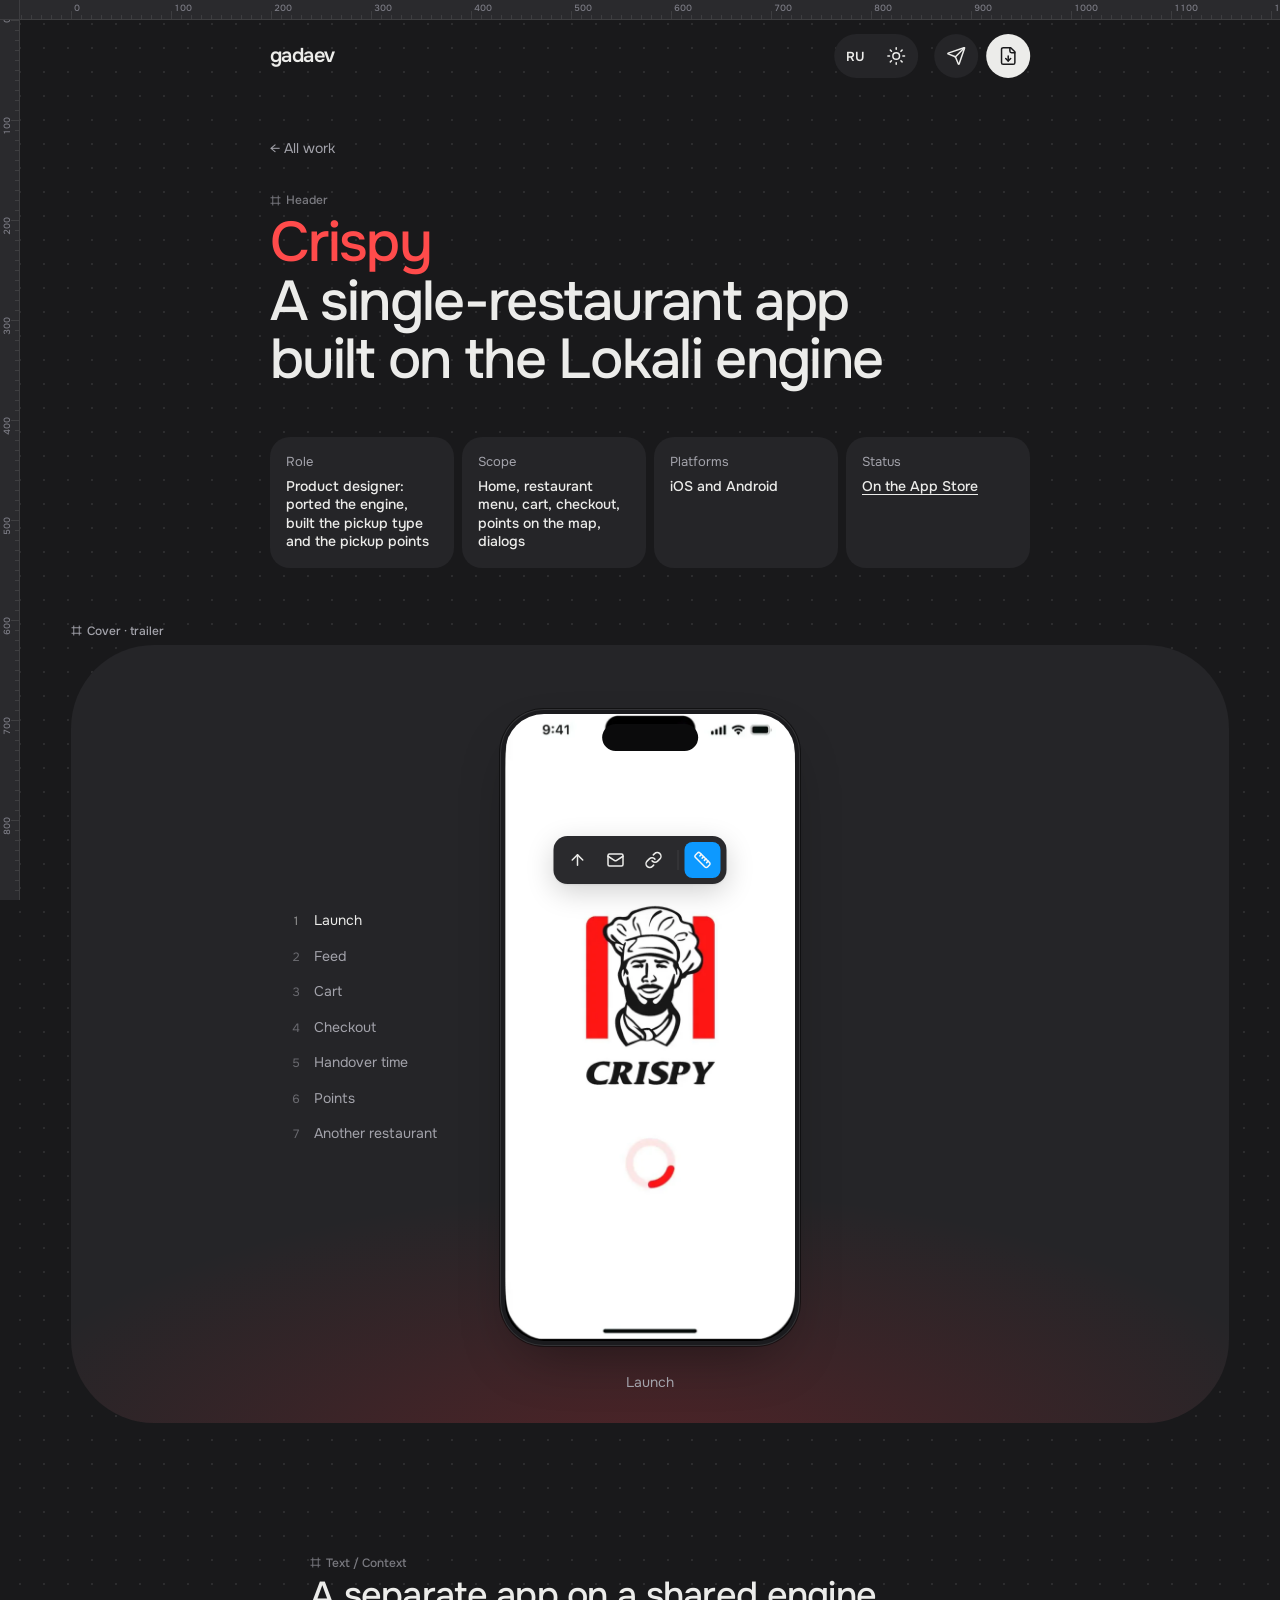
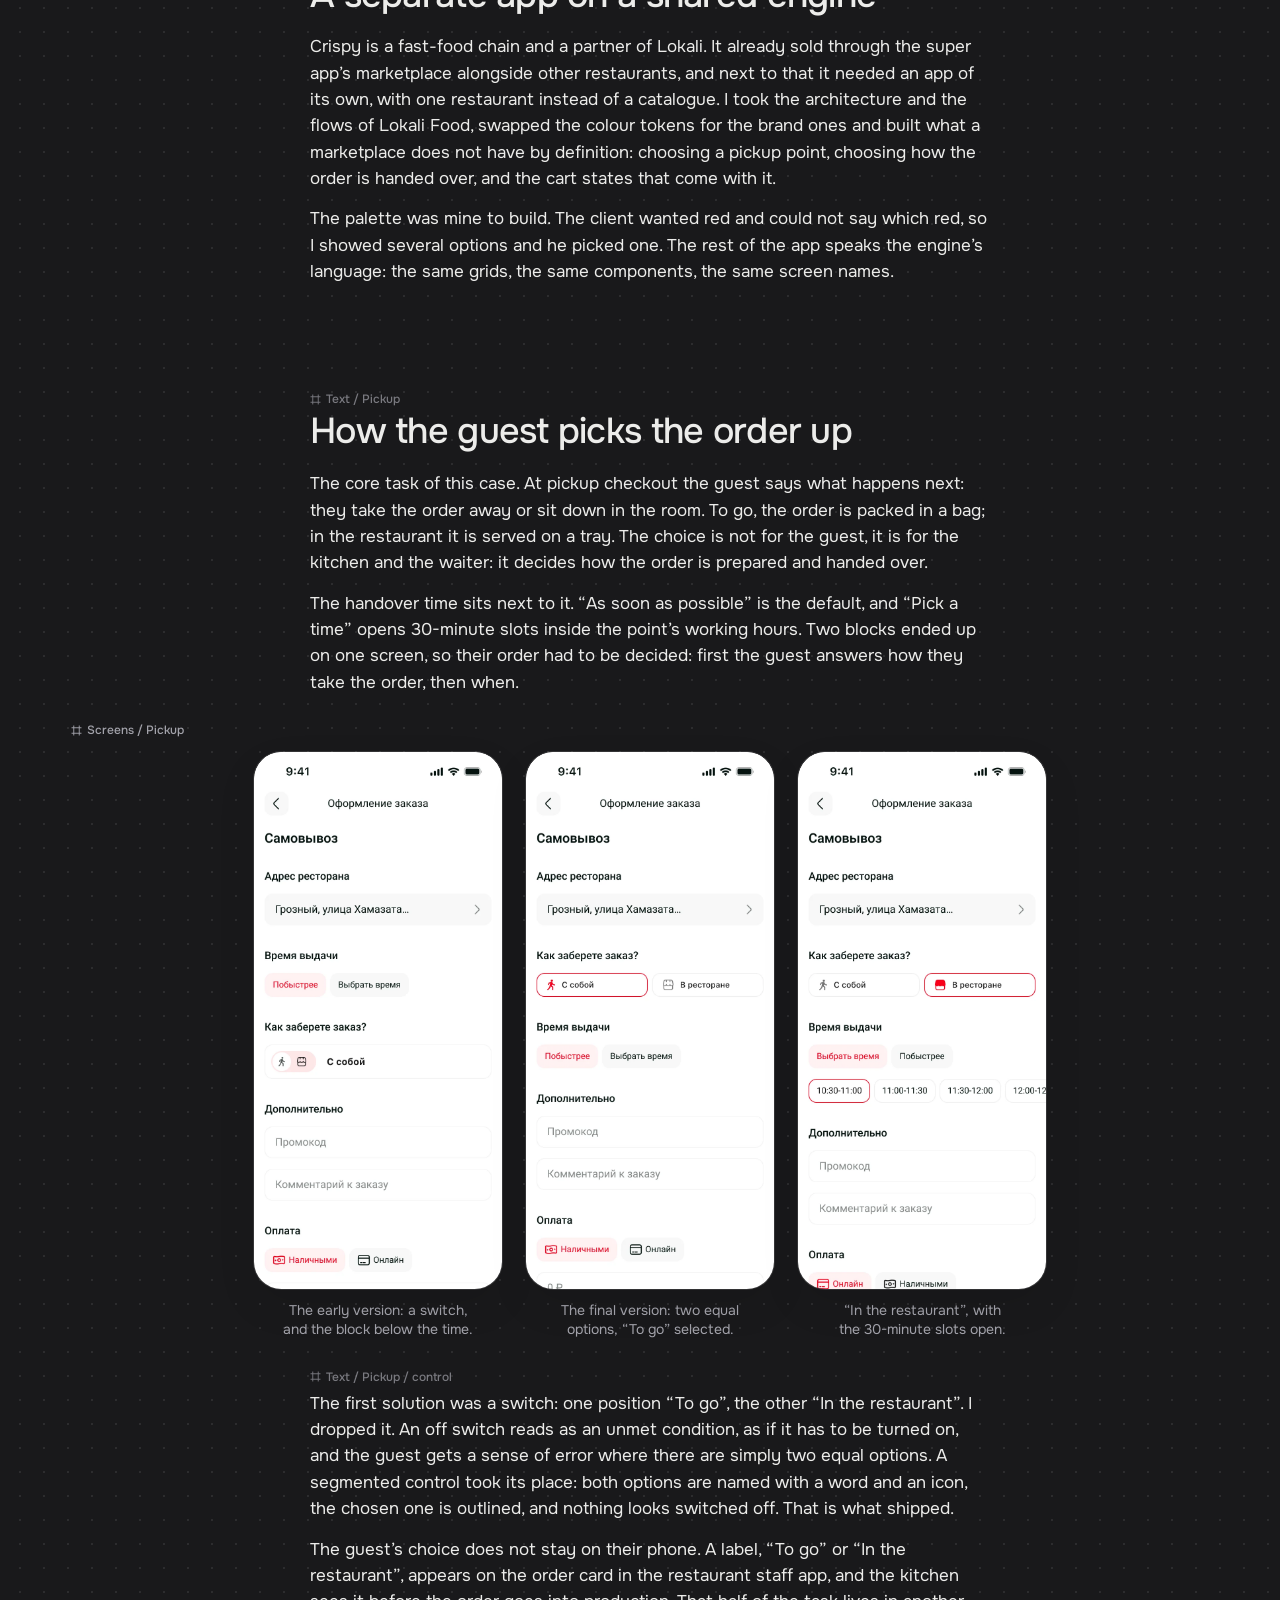
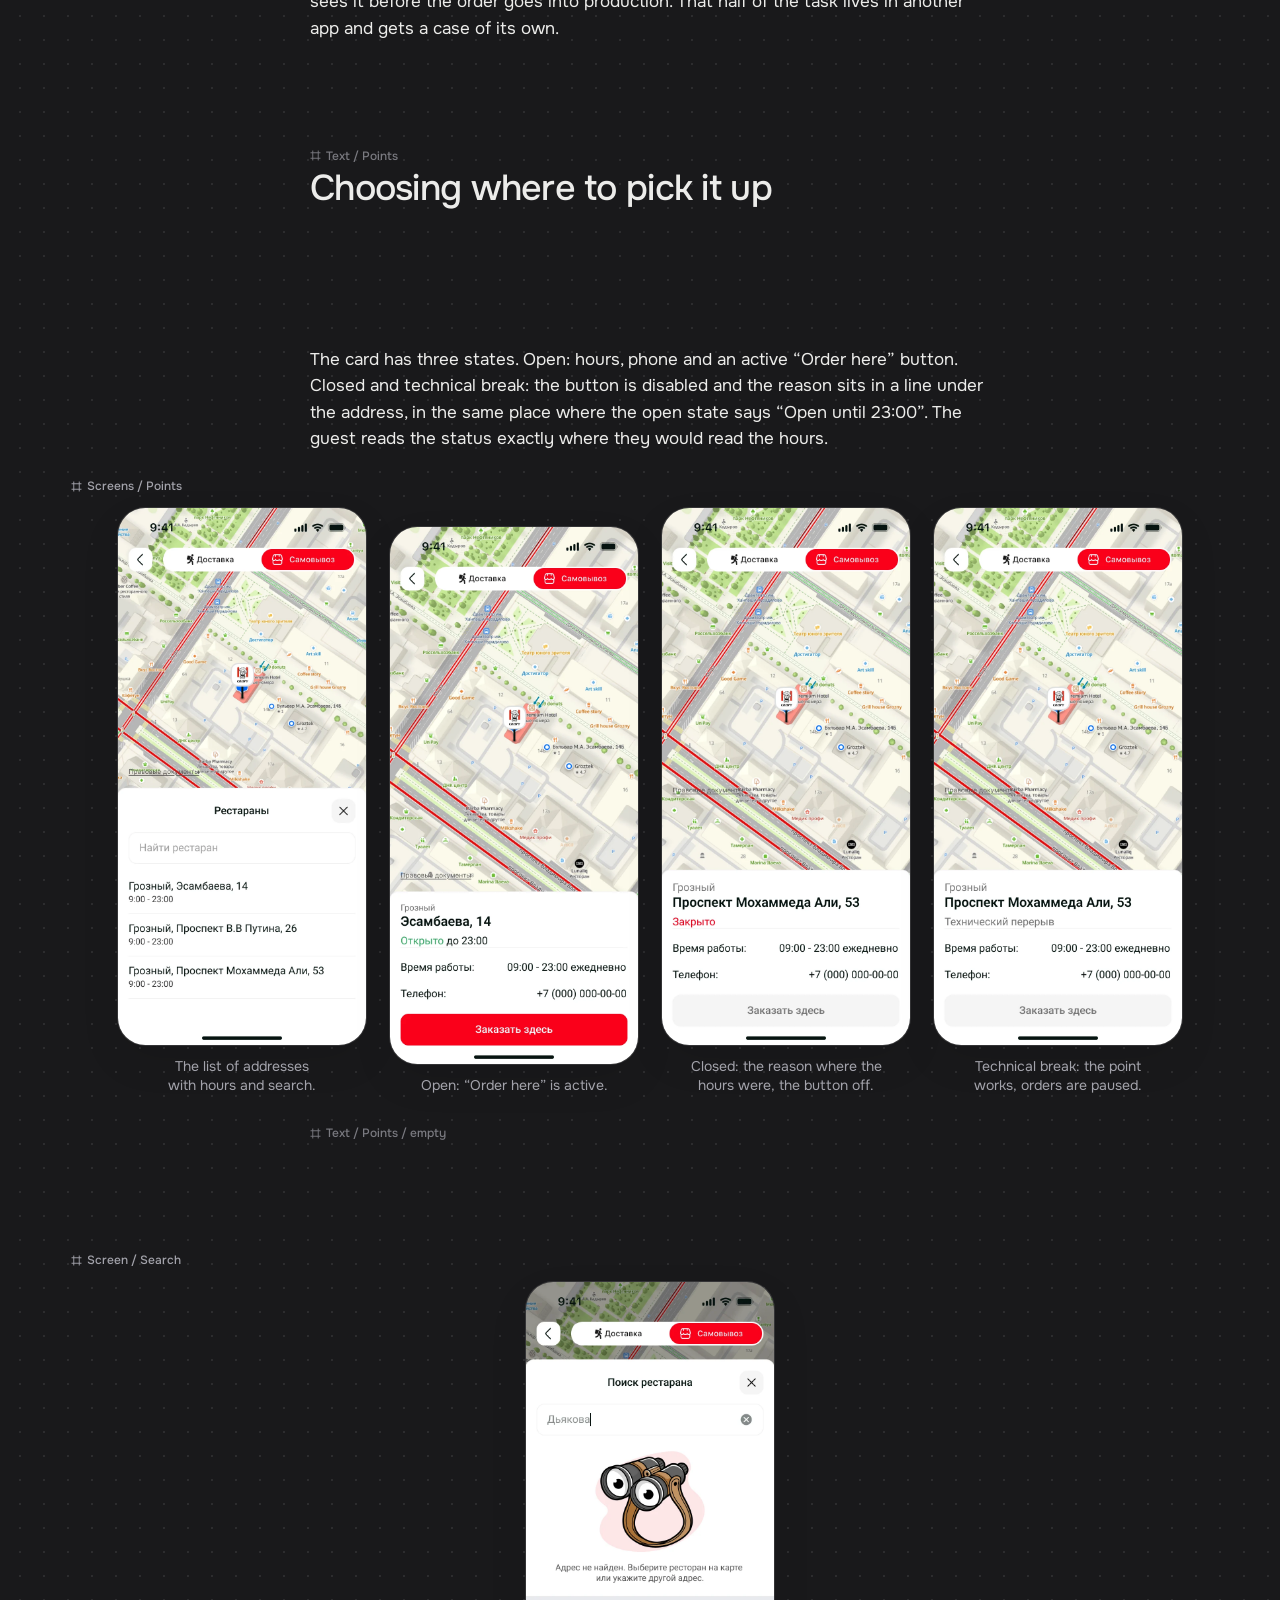
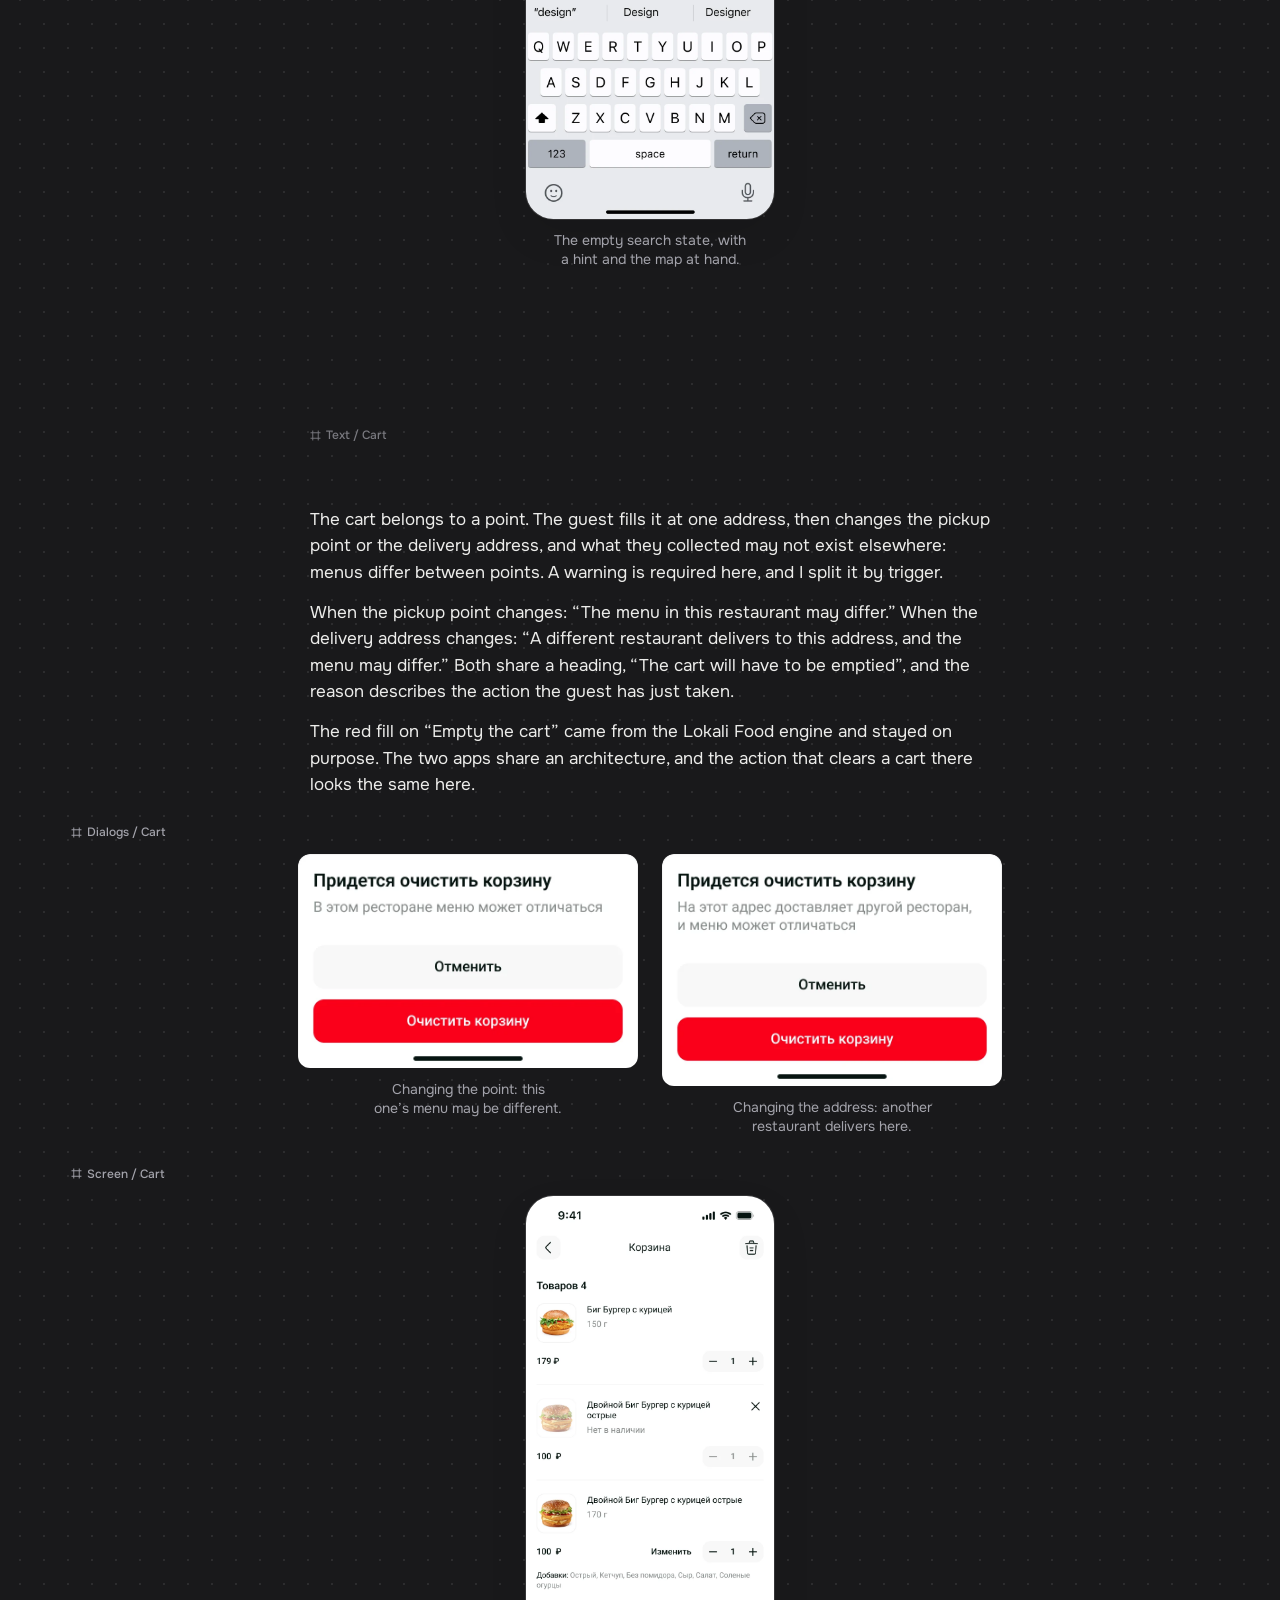
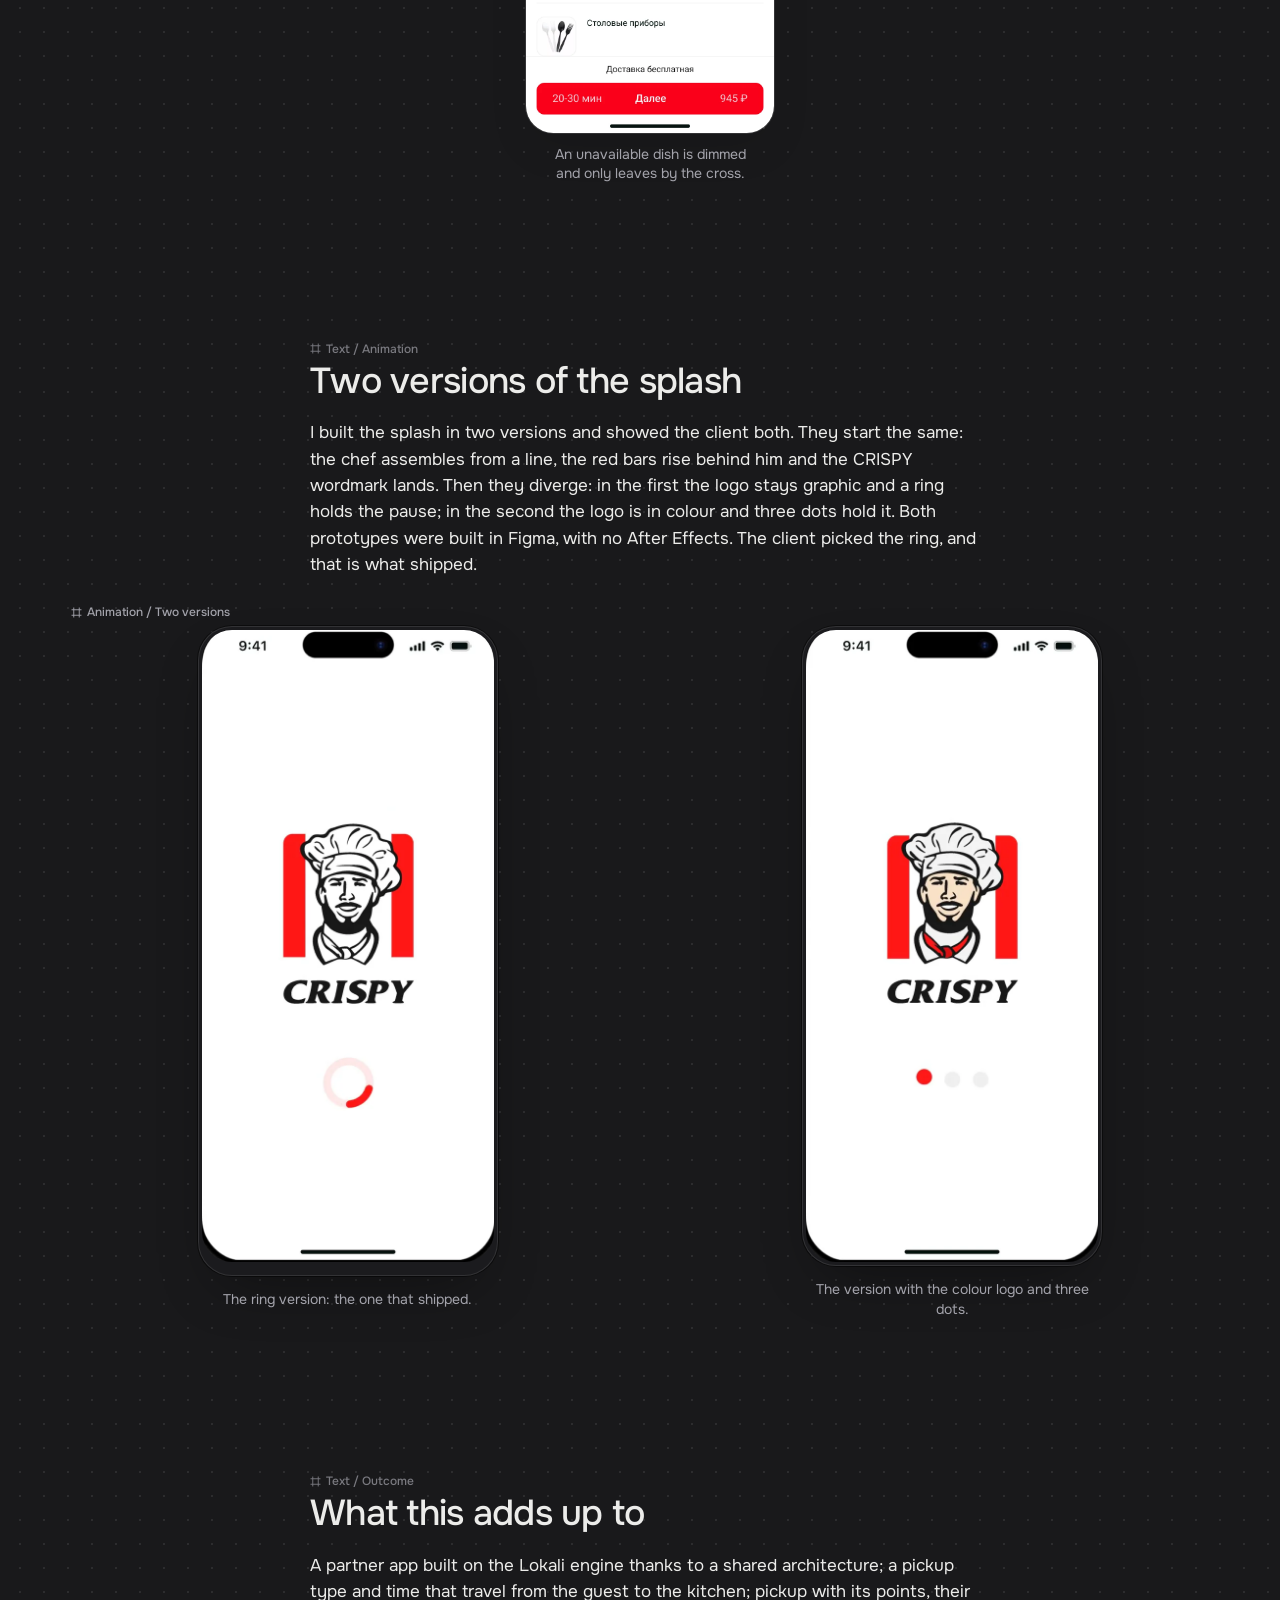
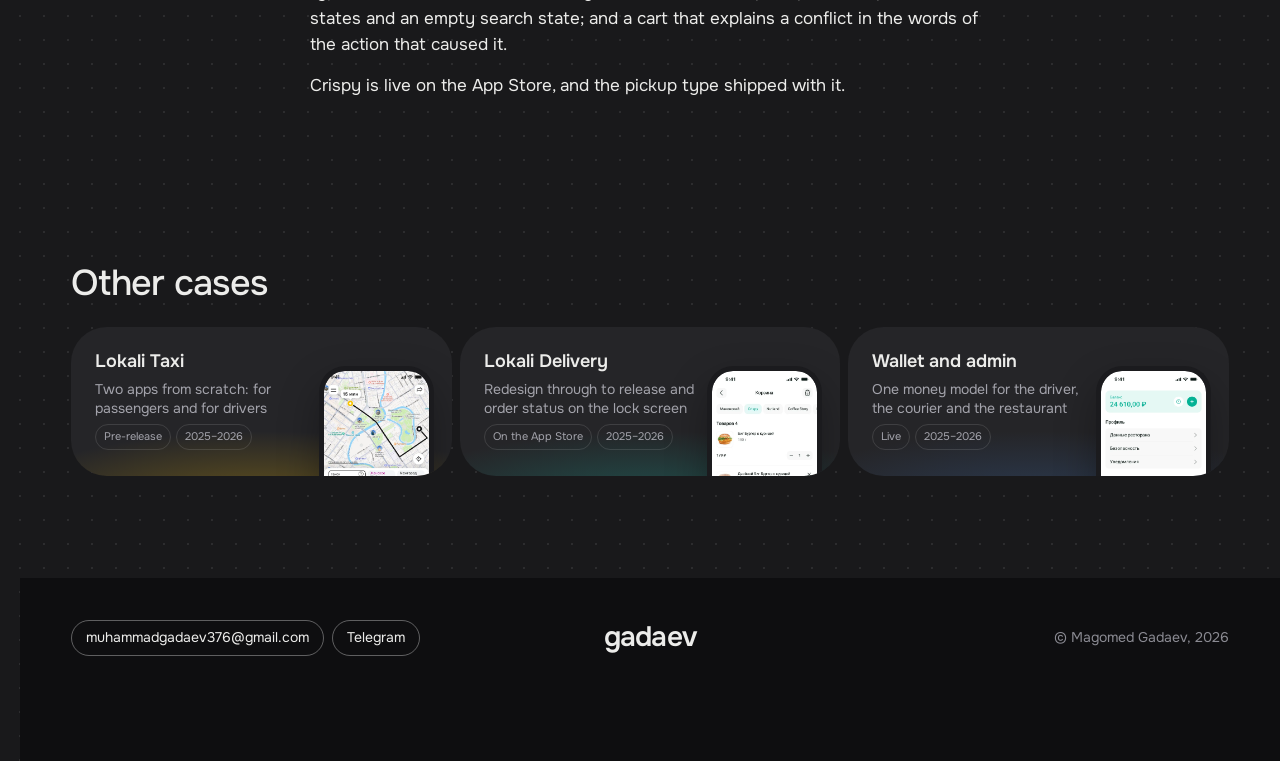
==== crispy/index.html @ 29cbfd42 "Кейс «Локали Ресторан» Страница кейса: контекст, тариф доставки с тремя схемами и информером, корзин" ====
<!doctype html>
<html class="fig" lang="ru" data-lang="ru" data-title-ru="Crispy | Кейс" data-title-en="Crispy | Case Study">
<head>
<meta charset="utf-8">
<!-- Страницы всегда перепроверяются у сервера: адреса стилей, скриптов и картинок несут хэш,
     поэтому кэшировать надо их, а не страницу, иначе правка доезжает только через десять минут. -->
<meta http-equiv="cache-control" content="no-cache">
<meta name="viewport" content="width=device-width, initial-scale=1, viewport-fit=cover">
<title>Crispy | Кейс</title>
<meta name="description" content="Моноапп партнёрского ресторана на движке «Локали»: тип выдачи и время выдачи на оформлении, точки самовывоза с состояниями и два разных конфликта корзины.">
<meta name="theme-color" content="#19191B">
<link rel="icon" type="image/svg+xml" href="../favicon.svg">
<link rel="alternate icon" type="image/webp" href="../assets/img/portrait-studio.webp?v=57e02b39">
<link rel="preload" href="../assets/fonts/onest.woff" as="font" type="font/woff" crossorigin>
<link rel="stylesheet" href="../assets/site.css?v=51813287">
<link rel="stylesheet" href="../assets/figma.css?v=4b697b03">
<script>
// Тема и язык до первой отрисовки, чтобы не мигало. Выбор помним в браузере. Тема по умолчанию тёмная, язык — по системе.
(function () {
  var d = document.documentElement, s = {};
  try { s.theme = localStorage.getItem('theme'); s.lang = localStorage.getItem('lang'); } catch (e) {}
  var theme = s.theme || 'dark'; // по умолчанию тёмная, светлая — по переключателю
  var lang = s.lang || ((navigator.language || 'ru').slice(0, 2) === 'ru' ? 'ru' : 'en');
  d.dataset.theme = theme; d.dataset.lang = lang; d.lang = lang;
  if (lang === 'en' && d.dataset.titleEn) document.title = d.dataset.titleEn;
  try { if (localStorage.getItem('fig-clean') === '1') d.classList.add('fig-clean'); } catch (e) {}
  d.classList.add('js');
})();
</script>
</head>

<body class="cs cs--crispy">
<header class="bar">
  <div class="bar__in">
    <a class="wordmark" href="../index.html">gadaev</a>
    <div class="bar__mid" data-bar-tabs aria-hidden="true"></div>
    <div class="bar__end">
      <div class="bar__settings" role="group" aria-label="Язык и тема / Language and theme">
      <button type="button" class="set-btn set-btn--text" data-toggle-lang aria-label="Switch to English / Переключить на русский"><span lang="ru">EN</span><span lang="en">RU</span></button>
      <button type="button" class="set-btn" data-toggle-theme aria-label="Сменить тему / Toggle theme">
        <svg class="i-moon" viewBox="0 0 24 24" fill="none" stroke="currentColor" stroke-width="1.8" stroke-linecap="round" stroke-linejoin="round" aria-hidden="true"><path d="M12 3a6 6 0 0 0 9 9 9 9 0 1 1-9-9Z"/></svg>
        <svg class="i-sun" viewBox="0 0 24 24" fill="none" stroke="currentColor" stroke-width="1.8" stroke-linecap="round" stroke-linejoin="round" aria-hidden="true"><circle cx="12" cy="12" r="4"/><path d="M12 2v2M12 20v2M4.93 4.93l1.41 1.41M17.66 17.66l1.41 1.41M2 12h2M20 12h2M6.34 17.66l-1.41 1.41M19.07 4.93l-1.41 1.41"/></svg>
      </button>
      </div>
      <a class="icon-btn" href="https://t.me/creaperson" aria-label="Telegram" title="Telegram">
        <svg viewBox="0 0 24 24" fill="none" stroke="currentColor" stroke-width="1.8" stroke-linecap="round" stroke-linejoin="round" aria-hidden="true"><path d="M14.54 21.69a.5.5 0 0 0 .94-.03l6.5-19a.5.5 0 0 0-.64-.63l-19 6.5a.5.5 0 0 0-.02.93l7.93 3.18a2 2 0 0 1 1.11 1.11z"/><path d="m21.85 2.15-10.94 10.94"/></svg>
      </a>
      <a class="icon-btn icon-btn--dark" href="../assets/gadaev-cv.pdf?v=f227ba24" aria-label="Резюме, PDF / CV, PDF" title="CV, PDF">
        <svg viewBox="0 0 24 24" fill="none" stroke="currentColor" stroke-width="1.8" stroke-linecap="round" stroke-linejoin="round" aria-hidden="true"><path d="M15 2H6a2 2 0 0 0-2 2v16a2 2 0 0 0 2 2h12a2 2 0 0 0 2-2V7Z"/><path d="M14 2v4a2 2 0 0 0 2 2h4"/><path d="M12 18v-6"/><path d="m9 15 3 3 3-3"/></svg>
      </a>
    </div>
  </div>
</header>

<main>
  <section class="cs-hero">
    <div class="cs-hero__grid">
      <a class="cs-back" href="../index.html#work"><span lang="ru">← Все работы</span><span lang="en">← All work</span></a>
      <div class="cs-hero__text" data-fig="Header" data-fig-quiet>
        <h1 class="reveal"><span class="cs-name">Crispy</span><span class="cs-tail"><span lang="ru">Моноапп партнёрского ресторана на движке «Локали»</span><span lang="en">A single-restaurant app built on the Lokali engine</span></span></h1>
        <dl class="facts reveal" style="--d:80ms">
          <div><dt><span lang="ru">Роль</span><span lang="en">Role</span></dt><dd><span lang="ru">Продуктовый дизайнер: перенёс движок, собрал тип выдачи и самовывоз</span><span lang="en">Product designer: ported the engine, built the pickup type and the pickup points</span></dd></div>
          <div><dt><span lang="ru">Объём</span><span lang="en">Scope</span></dt><dd><span lang="ru">Главная, меню ресторана, корзина, оформление, точки на карте, модалки</span><span lang="en">Home, restaurant menu, cart, checkout, points on the map, dialogs</span></dd></div>
          <div><dt><span lang="ru">Платформы</span><span lang="en">Platforms</span></dt><dd><span lang="ru">iOS и Android</span><span lang="en">iOS and Android</span></dd></div>
          <div><dt><span lang="ru">Статус</span><span lang="en">Status</span></dt><dd><a href="https://apps.apple.com/ru/app/id6779682555" target="_blank" rel="noopener"><span lang="ru">В App Store</span><span lang="en">On the App Store</span></a></dd></div>
        </dl>
      </div>
    </div>
    <div class="wrap" data-fig="Cover · trailer">
      <div class="cs-cover cs-cover--trailer reveal" style="--d:160ms" data-trailer>
        <div class="cs-cover__bg" aria-hidden="true"></div>
        <ol class="cs-chapters" aria-label="Главы ролика" data-chapters>
          <li><button type="button" data-t="0"><span lang="ru">Запуск</span><span lang="en">Launch</span></button></li>
          <li><button type="button" data-t="3.3"><span lang="ru">Лента</span><span lang="en">Feed</span></button></li>
          <li><button type="button" data-t="5.83"><span lang="ru">Корзина</span><span lang="en">Cart</span></button></li>
          <li><button type="button" data-t="8.67"><span lang="ru">Оформление</span><span lang="en">Checkout</span></button></li>
          <li><button type="button" data-t="12.87"><span lang="ru">Время выдачи</span><span lang="en">Handover time</span></button></li>
          <li><button type="button" data-t="15.6"><span lang="ru">Точки</span><span lang="en">Points</span></button></li>
          <li><button type="button" data-t="17.6"><span lang="ru">Другой ресторан</span><span lang="en">Another restaurant</span></button></li>
        </ol>
        <div class="cs-cover__phone">
          <div class="phone phone--video"><div class="phone__screen">
            <video muted playsinline loop preload="metadata" poster="../assets/img/crispy/trailer-poster.webp?v=7810a8c8" aria-label="Ролик: путь заказа в Crispy от заставки до выбора точки самовывоза">
              <source src="../assets/video/crispy-trailer.mp4?v=6a31a10f" type="video/mp4">
            </video>
            <span class="phone__island" aria-hidden="true"></span>
          </div></div>
        </div>
        <p class="cs-cover__note" data-chapter-now><span lang="ru">Путь заказа: от заставки до выбора точки</span><span lang="en">The order journey: from the splash to choosing a point</span></p>
      </div>
    </div>
  </section>

  <section class="cs-sec" aria-labelledby="s-context" data-nav="Контекст" data-nav-en="Context">
    <div class="cs-col" data-fig="Text / Context" data-fig-quiet>
      <h2 id="s-context" class="reveal"><span lang="ru">Отдельное приложение на общем движке</span><span lang="en">A separate app on a shared engine</span></h2>
      <p class="reveal" lang="ru">Crispy это сеть фастфуда и партнёр «Локали». В маркетплейсе суперапа она уже продавалась наравне с другими ресторанами, а рядом понадобилось своё приложение, где один ресторан вместо каталога. Я взял архитектуру и флоу «Локали Еды», поменял цветовые токены на фирменные и достроил то, чего у маркетплейса не было по определению: выбор точки самовывоза, тип выдачи заказа и свои состояния корзины.</p>
      <p class="reveal" lang="en">Crispy is a fast-food chain and a partner of Lokali. It already sold through the super app’s marketplace alongside other restaurants, and next to that it needed an app of its own, with one restaurant instead of a catalogue. I took the architecture and the flows of Lokali Food, swapped the colour tokens for the brand ones and built what a marketplace does not have by definition: choosing a pickup point, choosing how the order is handed over, and the cart states that come with it.</p>
      <p class="reveal" lang="ru">Палитру собирал я. Заказчик хотел красный и не мог назвать, какой именно, поэтому я показал несколько вариантов, и он выбрал. Остальное приложение говорит на языке движка: те же сетки, те же компоненты, те же названия экранов.</p>
      <p class="reveal" lang="en">The palette was mine to build. The client wanted red and could not say which red, so I showed several options and he picked one. The rest of the app speaks the engine’s language: the same grids, the same components, the same screen names.</p>
    </div>
  </section>

  <section class="cs-sec" aria-labelledby="s-pickup" data-nav="Тип выдачи" data-nav-en="Pickup type">
    <div class="cs-col" data-fig="Text / Pickup" data-fig-quiet>
      <h2 id="s-pickup" class="reveal"><span lang="ru">Как гость заберёт заказ</span><span lang="en">How the guest picks the order up</span></h2>
      <p class="reveal" lang="ru">Главная задача кейса. На оформлении самовывоза гость говорит, что будет дальше: заберёт заказ с собой или сядет в зале. С собой заказ пакуют в сумку, в ресторане выдают на подносе. Нужен этот выбор не гостю, а кухне и официанту: по нему готовят и выдают.</p>
      <p class="reveal" lang="en">The core task of this case. At pickup checkout the guest says what happens next: they take the order away or sit down in the room. To go, the order is packed in a bag; in the restaurant it is served on a tray. The choice is not for the guest, it is for the kitchen and the waiter: it decides how the order is prepared and handed over.</p>
      <p class="reveal" lang="ru">Рядом встало время выдачи. «Побыстрее» стоит по умолчанию, а «Выбрать время» раскрывает интервалы по 30 минут в рабочих часах точки. Два блока оказались на одном экране, поэтому их порядок пришлось решать: сначала гость отвечает, как заберёт заказ, и только потом когда.</p>
      <p class="reveal" lang="en">The handover time sits next to it. “As soon as possible” is the default, and “Pick a time” opens 30-minute slots inside the point’s working hours. Two blocks ended up on one screen, so their order had to be decided: first the guest answers how they take the order, then when.</p>
    </div>
    <div class="cs-wide reveal" data-fig="Screens / Pickup"><div class="gal">
      <figure class="gal__item gal__item--tall" style="--pin-bot: 0"><button class="zoom" type="button" aria-label="Увеличить: ранний вариант блока с тумблером"><span class="shot__scroll"><img src="../assets/img/crispy/pickup-v1.webp?v=1c029f1d" width="750" height="2234" alt="Ранний вариант: тумблер типа выдачи под временем" loading="lazy" decoding="async"></span><span class="shot__pin shot__pin--top"><img src="../assets/img/crispy/pickup-v1.webp?v=1c029f1d" width="750" height="2234" alt="" aria-hidden="true" loading="lazy" decoding="async"></span></button><figcaption><span lang="ru">Ранний вариант: тумблер и блок ниже времени.</span><span lang="en">The early version: a switch, and the block below the time.</span></figcaption></figure>
      <figure class="gal__item gal__item--tall" style="--pin-bot: 0"><button class="zoom" type="button" aria-label="Увеличить: оформление с выбором «С собой»"><span class="shot__scroll"><img src="../assets/img/crispy/pickup-togo.webp?v=67cfb4d0" width="750" height="2234" alt="Оформление самовывоза: выбран вариант «С собой»" loading="lazy" decoding="async"></span><span class="shot__pin shot__pin--top"><img src="../assets/img/crispy/pickup-togo.webp?v=67cfb4d0" width="750" height="2234" alt="" aria-hidden="true" loading="lazy" decoding="async"></span></button><figcaption><span lang="ru">Финал: селектор из двух равных вариантов, выбран «С собой».</span><span lang="en">The final version: two equal options, “To go” selected.</span></figcaption></figure>
      <figure class="gal__item gal__item--tall" style="--pin-bot: 0"><button class="zoom" type="button" aria-label="Увеличить: выбор времени выдачи интервалами"><span class="shot__scroll"><img src="../assets/img/crispy/pickup-time.webp?v=095b784e" width="750" height="2306" alt="Выбор времени выдачи: интервалы по 30 минут" loading="lazy" decoding="async"></span><span class="shot__pin shot__pin--top"><img src="../assets/img/crispy/pickup-time.webp?v=095b784e" width="750" height="2306" alt="" aria-hidden="true" loading="lazy" decoding="async"></span></button><figcaption><span lang="ru">«В ресторане» и раскрытые интервалы по 30 минут.</span><span lang="en">“In the restaurant”, with the 30-minute slots open.</span></figcaption></figure>
    </div></div>
    <div class="cs-col" data-fig="Text / Pickup / control" data-fig-quiet>
      <p class="reveal" lang="ru">Первым решением был тумблер: одно положение «С собой», другое «В ресторане». Я от него отказался. Выключенный свитч читается как невыполненное условие, будто его обязательно надо включить, и гость получает ощущение ошибки там, где у него просто два равных варианта. Вместо тумблера встал сегментный селектор: оба варианта названы словом и иконкой, выбранный обведён, ничего не выглядит выключенным. В прод ушёл он.</p>
      <p class="reveal" lang="en">The first solution was a switch: one position “To go”, the other “In the restaurant”. I dropped it. An off switch reads as an unmet condition, as if it has to be turned on, and the guest gets a sense of error where there are simply two equal options. A segmented control took its place: both options are named with a word and an icon, the chosen one is outlined, and nothing looks switched off. That is what shipped.</p>
      <p class="reveal" lang="ru">Выбор гостя не остаётся в его телефоне. На карточке заказа в приложении для сотрудников ресторана появляется метка «С собой» или «В ресторане», и кухня видит её до того, как возьмёт заказ в работу. Эта половина задачи живёт в другом приложении и идёт отдельным кейсом.</p>
      <p class="reveal" lang="en">The guest’s choice does not stay on their phone. A label, “To go” or “In the restaurant”, appears on the order card in the restaurant staff app, and the kitchen sees it before the order goes into production. That half of the task lives in another app and gets a case of its own.</p>
    </div>
  </section>

  <section class="cs-sec" aria-labelledby="s-points" data-nav="Точки" data-nav-en="Points">
    <div class="cs-col" data-fig="Text / Points" data-fig-quiet>
      <h2 id="s-points" class="reveal"><span lang="ru">Выбрать, где забрать</span><span lang="en">Choosing where to pick it up</span></h2>
      <p class="reveal" lang="ru">В маркетплейсе гость выбирает ресторан, а адрес подставляется сам. В моноаппе ресторан один, а точек несколько, поэтому самовывоз начинается с выбора точки. Я собрал карту с пинами, список адресов с поиском и карточку точки с рабочими часами и телефоном.</p>
      <p class="reveal" lang="en">In the marketplace the guest picks a restaurant and the address follows. In a single-restaurant app there is one brand and several points, so pickup starts with choosing the point. I built the map with pins, the list of addresses with search, and the point card with working hours and a phone number.</p>
      <p class="reveal" lang="ru">У карточки три состояния. Открыто: часы, телефон и активная кнопка «Заказать здесь». Закрыто и технический перерыв: кнопка выключена, а причина стоит строкой под адресом, на том же месте, где в открытом состоянии написано «Открыто до 23:00». Гость читает статус там же, где читал бы часы работы.</p>
      <p class="reveal" lang="en">The card has three states. Open: hours, phone and an active “Order here” button. Closed and technical break: the button is disabled and the reason sits in a line under the address, in the same place where the open state says “Open until 23:00”. The guest reads the status exactly where they would read the hours.</p>
    </div>
    <div class="cs-wide reveal" data-fig="Screens / Points"><div class="gal">
      <figure class="gal__item"><button class="zoom" type="button" aria-label="Увеличить: список точек с поиском"><img src="../assets/img/crispy/points.webp?v=07a097f0" width="750" height="1624" alt="Список точек самовывоза с поиском" loading="lazy" decoding="async"></button><figcaption><span lang="ru">Список адресов с рабочими часами и поиском.</span><span lang="en">The list of addresses with hours and search.</span></figcaption></figure>
      <figure class="gal__item"><button class="zoom" type="button" aria-label="Увеличить: точка открыта"><img src="../assets/img/crispy/point-open.webp?v=87b53498" width="750" height="1624" alt="Карточка точки: открыто до 23:00" loading="lazy" decoding="async"></button><figcaption><span lang="ru">Открыто: кнопка «Заказать здесь» активна.</span><span lang="en">Open: “Order here” is active.</span></figcaption></figure>
      <figure class="gal__item"><button class="zoom" type="button" aria-label="Увеличить: точка закрыта"><img src="../assets/img/crispy/point-closed.webp?v=f5ab9936" width="750" height="1624" alt="Карточка точки: закрыто" loading="lazy" decoding="async"></button><figcaption><span lang="ru">Закрыто: причина на месте часов, кнопка выключена.</span><span lang="en">Closed: the reason where the hours were, the button off.</span></figcaption></figure>
      <figure class="gal__item"><button class="zoom" type="button" aria-label="Увеличить: технический перерыв"><img src="../assets/img/crispy/point-break.webp?v=6dafe340" width="750" height="1624" alt="Карточка точки: технический перерыв" loading="lazy" decoding="async"></button><figcaption><span lang="ru">Технический перерыв: точка работает, заказы временно нет.</span><span lang="en">Technical break: the point works, orders are paused.</span></figcaption></figure>
    </div></div>
    <div class="cs-col" data-fig="Text / Points / empty" data-fig-quiet>
      <p class="reveal" lang="ru">Поиск отвечает и тогда, когда не нашёл: «Адрес не найден. Выберите ресторан на карте или укажите другой адрес». Экран называет, что делать дальше, и оставляет карту под рукой.</p>
      <p class="reveal" lang="en">Search answers even when it finds nothing: “Address not found. Choose a restaurant on the map or enter another address.” The screen names the next step and keeps the map within reach.</p>
    </div>
    <div class="cs-wide reveal" data-fig="Screen / Search"><div class="gal">
      <figure class="gal__item"><button class="zoom" type="button" aria-label="Увеличить: пустое состояние поиска"><img src="../assets/img/crispy/search-empty.webp?v=da88c09b" width="750" height="1624" alt="Поиск точки: адрес не найден" loading="lazy" decoding="async"></button><figcaption><span lang="ru">Пустое состояние поиска с подсказкой и картой под рукой.</span><span lang="en">The empty search state, with a hint and the map at hand.</span></figcaption></figure>
    </div></div>
  </section>

  <section class="cs-sec" aria-labelledby="s-cart" data-nav="Корзина" data-nav-en="Cart">
    <div class="cs-col" data-fig="Text / Cart" data-fig-quiet>
      <h2 id="s-cart" class="reveal"><span lang="ru">Два конфликта, два разных текста</span><span lang="en">Two conflicts, two different texts</span></h2>
      <p class="reveal" lang="ru">Корзина привязана к точке. Гость собрал заказ на Эсамбаева, а потом поменял точку самовывоза или адрес доставки, и собранное может не собраться в другом месте: меню у точек различается. Предупреждение здесь обязательное, и я развёл его на два триггера.</p>
      <p class="reveal" lang="en">The cart belongs to a point. The guest fills it at one address, then changes the pickup point or the delivery address, and what they collected may not exist elsewhere: menus differ between points. A warning is required here, and I split it by trigger.</p>
      <p class="reveal" lang="ru">При смене точки самовывоза: «В этом ресторане меню может отличаться». При смене адреса доставки: «На этот адрес доставляет другой ресторан, и меню может отличаться». Заголовок у обеих один, «Придётся очистить корзину», а причина описывает то действие, которое гость только что сделал.</p>
      <p class="reveal" lang="en">When the pickup point changes: “The menu in this restaurant may differ.” When the delivery address changes: “A different restaurant delivers to this address, and the menu may differ.” Both share a heading, “The cart will have to be emptied”, and the reason describes the action the guest has just taken.</p>
      <p class="reveal" lang="ru">Красная заливка на «Очистить корзину» пришла из движка «Локали Еды» и осталась намеренно. Два приложения связаны одной архитектурой, и действие, которое там стирает корзину, выглядит здесь так же.</p>
      <p class="reveal" lang="en">The red fill on “Empty the cart” came from the Lokali Food engine and stayed on purpose. The two apps share an architecture, and the action that clears a cart there looks the same here.</p>
    </div>
    <div class="cs-wide reveal" data-fig="Dialogs / Cart"><div class="gal gal--pair">
      <figure class="gal__item gal__item--raw"><button class="zoom" type="button" aria-label="Увеличить: модалка при смене точки"><img src="../assets/img/crispy/sheet-point.webp?v=2350328b" width="754" height="474" alt="Модалка при смене точки самовывоза" loading="lazy" decoding="async"></button><figcaption><span lang="ru">Смена точки: меню у этой точки может быть другим.</span><span lang="en">Changing the point: this one’s menu may be different.</span></figcaption></figure>
      <figure class="gal__item gal__item--raw"><button class="zoom" type="button" aria-label="Увеличить: модалка при смене адреса"><img src="../assets/img/crispy/sheet-address.webp?v=62d1b328" width="754" height="514" alt="Модалка при смене адреса доставки" loading="lazy" decoding="async"></button><figcaption><span lang="ru">Смена адреса: сюда везёт другой ресторан.</span><span lang="en">Changing the address: another restaurant delivers here.</span></figcaption></figure>
    </div></div>
    <div class="cs-wide reveal" data-fig="Screen / Cart"><div class="gal">
      <figure class="gal__item"><button class="zoom" type="button" aria-label="Увеличить: корзина"><img src="../assets/img/crispy/cart.webp?v=b5939865" width="750" height="1624" alt="Корзина: позиции, модификаторы, недоступное блюдо" loading="lazy" decoding="async"></button><figcaption><span lang="ru">Недоступное блюдо приглушено и убирается только крестиком.</span><span lang="en">An unavailable dish is dimmed and only leaves by the cross.</span></figcaption></figure>
    </div></div>
  </section>

  <section class="cs-sec" aria-labelledby="s-anim" data-nav="Анимация" data-nav-en="Animation">
    <div class="cs-col" data-fig="Text / Animation" data-fig-quiet>
      <h2 id="s-anim" class="reveal"><span lang="ru">Два варианта заставки</span><span lang="en">Two versions of the splash</span></h2>
      <p class="reveal" lang="ru">Заставку я собрал в двух вариантах и показал заказчику оба. Начало у них общее: из линии собирается шеф, за ним встают красные полосы и слово CRISPY. Дальше варианты расходятся: в первом логотип остаётся графичным, а паузу держит кольцо; во втором логотип цветной, а паузу держат три точки. Оба прототипа собраны прямо в Figma, без After Effects. Заказчик выбрал кольцо, оно и ушло в прод.</p>
      <p class="reveal" lang="en">I built the splash in two versions and showed the client both. They start the same: the chef assembles from a line, the red bars rise behind him and the CRISPY wordmark lands. Then they diverge: in the first the logo stays graphic and a ring holds the pause; in the second the logo is in colour and three dots hold it. Both prototypes were built in Figma, with no After Effects. The client picked the ring, and that is what shipped.</p>
    </div>
    <div class="cs-wide reveal" data-fig="Animation / Two versions">
      <div class="cs-duo">
        <figure class="cs-duo__item" data-trailer>
          <div class="phone phone--video"><div class="phone__screen">
            <video muted playsinline loop preload="metadata" poster="../assets/img/crispy/anim-a-poster.webp?v=9dfa5c09" aria-label="Ролик: заставка Crispy с кольцом загрузки">
              <source src="../assets/video/crispy-anim-a.mp4?v=dfc09c00" type="video/mp4">
            </video>
          </div></div>
          <figcaption><span lang="ru">Вариант с кольцом: он в проде.</span><span lang="en">The ring version: the one that shipped.</span></figcaption>
        </figure>
        <figure class="cs-duo__item" data-trailer>
          <div class="phone phone--video"><div class="phone__screen">
            <video muted playsinline loop preload="metadata" poster="../assets/img/crispy/anim-b-poster.webp?v=82368429" aria-label="Ролик: заставка Crispy с тремя точками">
              <source src="../assets/video/crispy-anim-b.mp4?v=55117dd2" type="video/mp4">
            </video>
          </div></div>
          <figcaption><span lang="ru">Вариант с цветным логотипом и тремя точками.</span><span lang="en">The version with the colour logo and three dots.</span></figcaption>
        </figure>
      </div>
    </div>
  </section>

  <section class="cs-sec" aria-labelledby="s-result" data-nav="Итоги" data-nav-en="Outcome">
    <div class="cs-col" data-fig="Text / Outcome" data-fig-quiet>
      <h2 id="s-result" class="reveal"><span lang="ru">Что из этого складывается</span><span lang="en">What this adds up to</span></h2>
      <p class="reveal" lang="ru">Приложение партнёра, собранное на движке «Локали» за счёт общей архитектуры; тип и время выдачи, которые доезжают от гостя до кухни; самовывоз с точками, их статусами и пустым состоянием поиска; и корзина, которая объясняет конфликт словами того действия, что его вызвало.</p>
      <p class="reveal" lang="en">A partner app built on the Lokali engine thanks to a shared architecture; a pickup type and time that travel from the guest to the kitchen; pickup with its points, their states and an empty search state; and a cart that explains a conflict in the words of the action that caused it.</p>
      <p class="reveal" lang="ru">Crispy работает в App Store, тип выдачи ушёл в прод вместе с приложением.</p>
      <p class="reveal" lang="en">Crispy is live on the App Store, and the pickup type shipped with it.</p>
    </div>
  </section>

  <nav class="cs-next" aria-labelledby="s-next">
    <div class="wrap">
      <h2 id="s-next" class="cs-next__title reveal"><span lang="ru">Другие кейсы</span><span lang="en">Other cases</span></h2>
      <div class="cs-next__row reveal">
        <a href="../taxi/index.html" style="--c: 255 196 0">
          <span class="nx__meta"><b><span lang="ru">Локали Такси</span><span lang="en">Lokali Taxi</span></b><i><span lang="ru">Два приложения с нуля: для пассажира и для водителя</span><span lang="en">Two apps from scratch: for passengers and for drivers</span></i><span class="nx__tags"><em><span lang="ru">Пре-релиз</span><span lang="en">Pre-release</span></em><em>2025–2026</em></span></span>
          <span class="nx__half"><img src="../assets/img/next/taxi.webp?v=78101285" width="750" height="880" alt="" loading="lazy" decoding="async"></span>
        </a>
        <a href="../delivery/index.html" style="--c: 20 184 166">
          <span class="nx__meta"><b><span lang="ru">Локали Доставка</span><span lang="en">Lokali Delivery</span></b><i><span lang="ru">Редизайн до релиза и статус заказа на экране блокировки</span><span lang="en">Redesign through to release and order status on the lock screen</span></i><span class="nx__tags"><em><span lang="ru">В App Store</span><span lang="en">On the App Store</span></em><em>2025–2026</em></span></span>
          <span class="nx__half"><img src="../assets/img/next/delivery.webp?v=5f27ae8e" width="750" height="880" alt="" loading="lazy" decoding="async"></span>
        </a>
        <a href="../money/index.html" style="--c: 59 111 182">
          <span class="nx__meta"><b><span lang="ru">Кошелёк и админка</span><span lang="en">Wallet and admin</span></b><i><span lang="ru">Общая модель денег для водителя, курьера и ресторана</span><span lang="en">One money model for the driver, the courier and the restaurant</span></i><span class="nx__tags"><em><span lang="ru">В проде</span><span lang="en">Live</span></em><em>2025–2026</em></span></span>
          <span class="nx__half"><img src="../assets/img/next/wallet.webp?v=70c7867e" width="750" height="880" alt="" loading="lazy" decoding="async"></span>
        </a>
      </div>
    </div>
  </nav>
</main>
<footer class="foot">
  <div class="wrap foot__in">
    <div class="foot__links">
      <a class="foot__pill" href="mailto:muhammadgadaev376@gmail.com">muhammadgadaev376@gmail.com</a>
      <a class="foot__pill" href="https://t.me/creaperson">Telegram</a>
    </div>
    <a class="foot__mark" href="../index.html">gadaev</a>
    <p class="foot__copy">© <span lang="ru">Магомед Гадаев</span><span lang="en">Magomed Gadaev</span>, 2026</p>
  </div>
</footer>
<script src="../assets/site.js?v=2742a618" defer></script>
<script src="../assets/figma.js?v=7d42030b" defer></script>
</body>
</html>
---- assets/site.css ----
@font-face {
  font-family: "Onest";
  src: url("fonts/onest.woff") format("woff");
  font-weight: 100 900;
  font-display: swap;
}

:root {
  --bg: #FFFFFF;
  --bg-rgb: 255 255 255;
  --tint-rgb: 28 28 31;
  --surface: #F5F5F5;
  --surface-2: #EDEDED;
  --ink: #1C1C1F;
  --muted: #64646B;
  --soft: #86868D;       /* светлый серый для роли в герое, 3:1 — норма для крупного текста */
  --portrait-bg: #EDEDED;
  --tile: #FFFFFF;
  --line: rgb(25 25 25 / 0.1);
  --accent: #1C1C1F;
  --accent-ink: #F7F7F6;
  --field: #1C1C1F;
  --field-ink: #F7F7F6;
  --field-muted: #A3A3AA;

  --step-small: 0.875rem;
  --step-body: 1.0625rem;
  --step-lead: 1.0625rem;
  --step-head: clamp(1.625rem, 1.3rem + 1.2vw, 2.25rem);
  --step-display: clamp(1.75rem, 1.4rem + 1.4vw, 2.25rem);

  --margin: clamp(20px, 4vw, 56px);
  --max: 1160px;
  --max-hero: 760px;
  --gap-section: clamp(96px, 12vw, 200px);
  --radius: clamp(24px, 2.8vw, 40px);
  --radius-card: clamp(32px, 6.5vw, 96px);
  --ease-out: cubic-bezier(0.23, 1, 0.32, 1);
  --ease-in-out: cubic-bezier(0.77, 0, 0.175, 1);
}

/* Тёмная тема: те же роли, другие значения. Без чистого чёрного и белого */
:root[data-theme="dark"] {
  --bg: #141416;
  --bg-rgb: 20 20 22;
  --tint-rgb: 0 0 0;
  --surface: #1C1C1F;
  --surface-2: #26262A;
  --ink: #ECECEA;
  --muted: #A3A3AB;
  --soft: #7C7C85;
  --portrait-bg: #2A2A2E;
  --tile: #2A2A2E;
  --line: rgb(236 236 234 / 0.13);
  --accent: #ECECEA;
  --accent-ink: #141416;
  --field: #0E0E10;
  --field-ink: #ECECEA;
  --field-muted: #8A8A92;
  color-scheme: dark;
}
:root { color-scheme: light; }

/* Язык: оба варианта текста в разметке, показываем нужный */
html[data-lang="ru"] body [lang="en"], html[data-lang="en"] body [lang="ru"] { display: none !important; }

*, *::before, *::after { box-sizing: border-box; }
html { -webkit-text-size-adjust: 100%; scroll-padding-top: 88px; }
body {
  margin: 0;
  transition: background-color 300ms var(--ease-out), color 300ms var(--ease-out);
  background: var(--bg);
  color: var(--ink);
  font-family: "Onest", system-ui, sans-serif;
  font-size: var(--step-body);
  line-height: 1.4;
  -webkit-font-smoothing: antialiased;
  text-rendering: optimizeLegibility;
}
img { display: block; max-width: 100%; height: auto; }
h1, h2, h3, p { margin: 0; }
h1, h2, h3 { font-weight: 500; letter-spacing: -0.02em; line-height: 1.05; text-wrap: balance; }
p { text-wrap: pretty; }
a { color: var(--ink); text-decoration-thickness: 1px; text-underline-offset: 0.18em; }
a:hover { text-decoration-thickness: 2px; }
::selection { background: var(--accent); color: var(--accent-ink); }
:focus-visible { outline: 2px solid var(--accent); outline-offset: 3px; border-radius: 2px; }
.visually-hidden { position: absolute; width: 1px; height: 1px; overflow: hidden; clip: rect(0 0 0 0); white-space: nowrap; }
.wrap { width: min(100% - 2 * var(--margin), var(--max)); margin-inline: auto; }

/* Шапка */
.bar { position: sticky; top: 0; z-index: 10; }
/* Прозрачная шапка: под ней мягкая тёмная дымка сверху, чтобы кнопки читались поверх карточек */
.bar::before {
  content: ""; position: absolute; inset: 0 0 -48px 0; pointer-events: none;
  background: linear-gradient(to bottom, rgb(var(--tint-rgb) / 0.26), rgb(var(--tint-rgb) / 0.1) 55%, rgb(var(--tint-rgb) / 0)); /* taste-skill-ignore: скрим под шапкой по брифу */
  opacity: 0; transition: opacity 400ms var(--ease-out);
}
.bar.is-scrolled::before { opacity: 1; }
/* Плавный блюр под шапкой: сильнее у верхнего края, к низу сходит на нет — без жёсткой границы.
   В тёмной теме чёрная дымка на тёмном холсте не видна, поэтому там тон плотнее, а блюр делает основную работу */
.bar::before {
  -webkit-backdrop-filter: blur(14px); backdrop-filter: blur(14px);
  -webkit-mask-image: linear-gradient(to bottom, #000 0, #000 55%, transparent); mask-image: linear-gradient(to bottom, #000 0, #000 55%, transparent); /* taste-skill-ignore: прогрессивный блюр шапки */
}
:root[data-theme="dark"] .bar::before {
  background: linear-gradient(to bottom, rgb(var(--tint-rgb) / 0.62), rgb(var(--tint-rgb) / 0.3) 55%, rgb(var(--tint-rgb) / 0)); /* taste-skill-ignore: скрим под шапкой */
}
.bar__in { display: flex; align-items: center; justify-content: space-between; gap: 16px; height: 72px; width: min(100% - 2 * var(--margin), var(--max)); margin-inline: auto; position: relative; }
.wordmark, .bar__end { transition: transform 700ms var(--ease-out); }
.bar__end { display: flex; align-items: center; gap: 8px; }
.wordmark { color: var(--ink); text-decoration: none; font-weight: 600; font-size: 1.25rem; letter-spacing: -0.03em; }
.bar__link { color: var(--ink); text-decoration: none; font-size: var(--step-small); }
/* Вкладки в шапке: появляются, когда настоящие уехали за край */
.bar__mid { position: absolute; left: 50%; top: 50%; translate: -50% -50%; opacity: 0; transform: translateY(-8px) scale(0.96); pointer-events: none; transition: opacity 300ms var(--ease-out), transform 400ms var(--ease-out); }
.bar.is-docked .bar__mid { opacity: 1; transform: none; pointer-events: auto; }
.bar__link:hover { color: var(--muted); }

/* Кнопка: одна форма на весь сайт */
.btn {
  display: inline-flex; align-items: center; justify-content: center;
  min-height: 44px; padding: 0 22px; border-radius: 999px;
  background: var(--accent); color: var(--accent-ink);
  font: 600 var(--step-small)/1 "Onest", system-ui, sans-serif;
  text-decoration: none;
  transition: transform 160ms var(--ease-out), background-color 160ms var(--ease-out);
}
.btn:hover { background: #3A3A40; }
.btn:active { transform: scale(0.97); }
.icon-btn { display: inline-grid; place-items: center; width: 44px; height: 44px; border-radius: 999px; background: var(--surface); color: var(--ink); transition: background-color 160ms var(--ease-out), transform 160ms var(--ease-out), translate 140ms var(--ease-out), scale 140ms var(--ease-out); }
.icon-btn svg { width: 20px; height: 20px; }
/* Как у референса: при наведении кнопка увеличивается на 10% и чуть отходит наружу от соседней */
@media (hover: hover) and (pointer: fine) {
  .bar__end .icon-btn:hover { scale: 1.1; }
  .bar__end > .icon-btn:nth-child(2):hover { translate: -3px 0; }
  .bar__end .icon-btn:last-child:hover { translate: 2px 0; }
}
.icon-btn:active { transform: scale(0.94); }
.icon-btn--dark { background: var(--ink); color: var(--bg); }
.icon-btn { border: 0; cursor: pointer; font: inherit; }
.bar__settings { display: inline-flex; align-items: center; gap: 2px; padding: 3px; margin-right: 8px; border-radius: 999px; background: var(--surface); }
.set-btn { display: inline-grid; place-items: center; width: 38px; height: 38px; border: 0; border-radius: 999px; background: transparent; color: var(--ink); cursor: pointer; transition: background-color 160ms var(--ease-out), scale 140ms var(--ease-out); }
.set-btn svg { width: 20px; height: 20px; }
.set-btn--text { font: 600 13px/1 "Onest", system-ui, sans-serif; letter-spacing: 0.02em; }
@media (hover: hover) and (pointer: fine) { .set-btn:hover { background: var(--bg); scale: 1.1; } }
.set-btn:active { scale: 0.94; }
.icon-btn--text { font: 600 13px/1 "Onest", system-ui, sans-serif; letter-spacing: 0.02em; }
.i-sun { display: none; }
.only-dark { display: none; }
:root[data-theme="dark"] .only-dark { display: block; }
:root[data-theme="dark"] .only-light { display: none; }
:root[data-theme="dark"] .i-sun { display: block; }
:root[data-theme="dark"] .i-moon { display: none; }
.btn--quiet { background: var(--surface); color: var(--ink); }
.btn--quiet:hover { background: var(--surface-2); }

/* Герой */
.hero { padding-block: clamp(32px, 5vw, 72px) clamp(56px, 5vw, 72px); }
.hero__grid { width: min(100% - 2 * var(--margin), var(--max-hero)); display: grid; grid-template-columns: minmax(0, 1fr) 260px; gap: clamp(32px, 5vw, 64px); align-items: start; }
.hero h1 { font-size: var(--step-display); line-height: 1.12; }
.hero__role { margin-top: 10px; font-size: var(--step-display); color: var(--soft); font-weight: 500; letter-spacing: -0.02em; line-height: 1.05; }
.hero__lead { margin-top: 24px; max-width: 30em; font-size: var(--step-lead); line-height: 1.4; }
/* Фото на светлом студийном фоне в кольце-паспарту, как у Бондаря; кольцо цвета фрейма, поэтому работает в обеих темах */
.portrait { margin: 0; aspect-ratio: 1; padding: clamp(5px, 2.6%, 8px); background: var(--surface); position: relative; overflow: hidden; border-radius: 50%; }
.portrait img { width: 100%; height: 100%; object-fit: cover; border-radius: 50%; }
.portrait--pending { display: grid; place-items: center; color: var(--muted); font-size: var(--step-small); }

.jobs { list-style: none; padding: 0; margin: 32px 0 0; display: grid; gap: 6px; }
.jobs li { display: grid; grid-template-columns: 13em 7.5em 36px; align-items: center; gap: 16px; padding-block: 2px; }
.jobs li span:nth-child(2) { color: var(--muted); font-variant-numeric: tabular-nums; }
.jobs__logo { width: 36px; height: 36px; object-fit: contain; }
.jobs__logo--draw { display: grid; place-items: center; background: transparent; color: var(--ink); }
.jobs__logo--draw svg { width: 26px; height: 26px; }

/* Работы */
.work { padding-bottom: var(--gap-section); }
.work__head { display: flex; flex-wrap: wrap; align-items: end; justify-content: space-between; gap: 24px; margin-bottom: 40px; }
.work__head h2 { font-size: var(--step-head); }
.tabs { display: inline-flex; background: var(--surface); border-radius: 999px; padding: 4px; position: relative; isolation: isolate; }
/* Подложка выбранной вкладки — отдельный слой, который переезжает (ставит site.js) */
.tabs__pill { position: absolute; top: 4px; bottom: 4px; left: 4px; z-index: -1; border-radius: 999px; background: var(--bg);
  transition: transform 380ms var(--ease-out), width 380ms var(--ease-out), background-color 300ms var(--ease-out); }
.tabs.has-pill .tab[aria-selected="true"] { background: transparent; }
.tab {
  appearance: none; border: 0; cursor: pointer;
  min-height: 40px; padding: 0 20px; border-radius: 999px;
  background: transparent; color: var(--muted);
  font: 500 var(--step-small)/1 "Onest", system-ui, sans-serif;
  transition: background-color 200ms var(--ease-out), color 200ms var(--ease-out);
}
.tab:hover { color: var(--ink); }
.tab[aria-selected="true"] { background: var(--bg); color: var(--ink); }

.cases { display: grid; gap: clamp(16px, 2vw, 24px); }
/* Карточка кейса: плашки и двухтонный заголовок сверху, живой кусок интерфейса по центру,
   мягкое свечение цвета продукта снизу, кнопка в правом нижнем углу */
.case {
  position: relative; overflow: hidden; isolation: isolate;
  display: grid; grid-template-rows: auto 1fr; gap: 24px;
  min-height: clamp(520px, 46vw, 660px);
  padding: clamp(24px, 3.4vw, 48px);
  border-radius: var(--radius-card);
  background: var(--surface);
}
.case::after { /* свечение цвета продукта; taste-skill-ignore: осознанное решение по брифу */
  content: ""; position: absolute; inset: auto -10% -45% -10%; height: 75%; z-index: -1; pointer-events: none;
  background: radial-gradient(closest-side, rgb(var(--glow) / 0.30), rgb(var(--glow) / 0)); /* taste-skill-ignore */
}
:root[data-theme="dark"] .case::after { background: radial-gradient(closest-side, rgb(var(--glow) / 0.26), rgb(var(--glow) / 0)); } /* taste-skill-ignore */
/* Блик за курсором, как у Мейриева: нейтральный свет (не цвет продукта), небольшое пятно поверх содержимого
   и тонкая светлая кромка по контуру карточки, пока курсор внутри */
.case::before { /* taste-skill-ignore: эффект по брифу */
  content: ""; position: absolute; inset: 0; z-index: 3; border-radius: inherit; pointer-events: none; opacity: 0;
  background: radial-gradient(580px circle at var(--mx, 50%) var(--my, 50%), rgb(28 28 31 / 0.022), transparent 72%); /* taste-skill-ignore */
  box-shadow: inset 0 0 0 1px rgb(28 28 31 / 0.055); /* taste-skill-ignore: кромка при наведении */
  transition: opacity 560ms ease-out;
}
@media (hover: hover) and (pointer: fine) { .case:hover::before { opacity: 1; } }
:root[data-theme="dark"] .case::before {
  background: radial-gradient(580px circle at var(--mx, 50%) var(--my, 50%), rgb(255 255 255 / 0.05), transparent 72%); /* taste-skill-ignore */
  box-shadow: inset 0 0 0 1px rgb(255 255 255 / 0.075); /* taste-skill-ignore */
}
.case__head { position: relative; z-index: 1; display: grid; gap: 16px; align-content: start; }
.case h3 { font-size: var(--step-head); max-width: 18em; line-height: 1.1; }
.case h3 .soft { color: var(--ink); }
/* Название продукта в цвете продукта; цвета подобраны под контраст в каждой теме */
.case h3 > span { color: var(--title, var(--ink)); }
.case--taxi { --title: #F5B800; }  .case--delivery { --title: #0F8F82; }  .case--wallet { --title: #3B6FB6; }
.case--food { --title: #D62F2F; }  .case--rim { --title: #D45200; }  .case--rest { --title: #0E8C6B; }
:root[data-theme="dark"] .case--taxi { --title: #FFC400; }  :root[data-theme="dark"] .case--delivery { --title: #2DD4BF; }
:root[data-theme="dark"] .case--wallet { --title: #7FA8E8; }  :root[data-theme="dark"] .case--food { --title: #FF6464; }
:root[data-theme="dark"] .case--rim { --title: #FF8A3D; }  :root[data-theme="dark"] .case--rest { --title: #34D399; }
.chips { list-style: none; margin: 0; padding: 0; display: flex; flex-wrap: wrap; gap: 6px; }
.chips li { padding: 6px 12px; border-radius: 999px; background: var(--bg); font-size: 13px; line-height: 1.2; color: var(--muted); }
/* Плашка-ссылка на стор: тот же вид, но тёмный текст, стрелка и отклик на наведение — видно, что нажимается */
.chips li.chip-link { padding: 0; }
.chip-link a { display: inline-flex; align-items: center; gap: 4px; padding: 6px 10px 6px 12px; border-radius: inherit; color: var(--ink); text-decoration: none;
  transition: background-color 160ms var(--ease-out), color 160ms var(--ease-out); }
.chip-link svg { width: 13px; height: 13px; transition: transform 200ms var(--ease-out); }
@media (hover: hover) and (pointer: fine) { .chip-link a:hover { background: var(--ink); color: var(--bg); } .chip-link a:hover svg { transform: translate(1px, -1px); } }
.case__demo { position: relative; z-index: 1; display: grid; place-items: center; padding-bottom: 56px; }
.case__open { position: absolute; z-index: 2; right: clamp(24px, 3.4vw, 48px); bottom: clamp(24px, 3.4vw, 48px); background: var(--bg); }
.case__open:hover { background: var(--ink); color: var(--bg); }

/* Карточка такси: карта растворяется слева, телефон справа выходит за верх карточки */
:root {
  --map-ground: #F2EFE8; --map-block: #E7E3DA; --map-road: #FFFFFF; --map-park: #D6EACB;
  --map-water: #B9D8F1; --map-avenue: #FFE08A; --map-avenue-edge: #F1C766;
}
:root[data-theme="dark"] {
  --map-ground: #1E1F23; --map-block: #26272C; --map-road: #34353B; --map-park: #23322A;
  --map-water: #1D2E40; --map-avenue: #5A4B22; --map-avenue-edge: #4A3E1C;
}
.case--taxi { overflow: visible; min-height: clamp(560px, 46vw, 660px); margin-top: 72px; }
.case--taxi::after { display: none; }
.case--taxi::before { border-radius: inherit; }
.case__bg { position: absolute; inset: 0; z-index: -2; border-radius: inherit; overflow: hidden; pointer-events: none; }
.case__bg .map { position: absolute; inset: 0; width: 72%; height: 100%; opacity: 0.6;
  -webkit-mask-image: linear-gradient(to right, #000 25%, transparent 92%), linear-gradient(to bottom, transparent 0, transparent 30%, #000 62%, #000 78%, transparent); /* taste-skill-ignore: растворение карты */
  -webkit-mask-composite: source-in; mask-image: linear-gradient(to right, #000 25%, transparent 92%), linear-gradient(to bottom, transparent 0, transparent 30%, #000 62%, #000 78%, transparent); mask-composite: intersect; } /* taste-skill-ignore: растворение карты */
.case__bg::after { /* жёлтое свечение снизу, внутри скругления */ /* taste-skill-ignore */
  content: ""; position: absolute; inset: auto -10% -45% -10%; height: 75%;
  background: radial-gradient(closest-side, rgb(var(--glow) / 0.30), rgb(var(--glow) / 0)); } /* taste-skill-ignore */
:root[data-theme="dark"] .case__bg::after { background: radial-gradient(closest-side, rgb(var(--glow) / 0.22), rgb(var(--glow) / 0)); } /* taste-skill-ignore */
.case--taxi .case__head { max-width: 46%; }
:root[data-theme="dark"] .case__bg .map { opacity: 0.45; }
.case__demo--phone { position: absolute; top: -72px; right: clamp(32px, 7%, 96px); padding: 0; display: grid; justify-items: center; gap: 12px; }
.phone__note { font-size: 12px; color: var(--muted); }

/* Мокап телефона, собранный кодом */
.phone { width: 300px; aspect-ratio: 300 / 640; padding: 11px; border-radius: 52px; background: #111113;
  box-shadow: inset 0 0 0 2px #2B2B2F, 0 40px 80px -30px rgb(0 0 0 / 0.45); } /* taste-skill-ignore: мокап устройства */
.phone__screen { position: relative; height: 100%; border-radius: 42px; overflow: hidden; background: var(--map-ground); }
:root[data-theme="dark"] .phone__screen { --map-ground: #F2EFE8; --map-block: #E7E3DA; --map-road: #FFFFFF; --map-park: #D6EACB; --map-water: #B9D8F1; --map-avenue: #FFE08A; --map-avenue-edge: #F1C766; }
.phone__map, .phone__map .map, .phone__route { position: absolute; inset: 0; width: 100%; height: 100%; }
.phone__map .map { transform: scale(1.6); transform-origin: 30% 30%; }
.phone__status { position: absolute; top: 0; left: 0; right: 0; height: 46px; display: flex; align-items: center; justify-content: space-between; padding: 0 26px; font: 600 14px/1 "Onest", system-ui, sans-serif; color: #1C1C1F; }
.phone__island { position: absolute; left: 50%; top: 3.5cqi; translate: -50% 0; width: 33cqi; height: 9.3cqi; border-radius: 7cqi; background: #0B0B0C; z-index: 2; }
.phone__sys { display: flex; gap: 4px; align-items: center; }
.phone__sys i { width: 4px; height: 9px; border-radius: 1px; background: #1C1C1F; }
.phone__sys b { width: 20px; height: 10px; border-radius: 3px; border: 1.5px solid #1C1C1F; } /* taste-skill-ignore: батарейка в мокапе */
/* Шторка в мокапе масштабируется от ширины экрана телефона (единицы cqi): на любом размере мокапа
   пропорции те же, и содержимое не вылезает за край — раньше на узком телефоне цена распирала сетку вправо */
.phone__screen { container-type: inline-size; }
.ui-taxi--sheet { position: absolute; left: 0; right: 0; bottom: 0; width: auto; grid-template-columns: minmax(0, 1fr); border-radius: 9.4cqi 9.4cqi 0 0;
  padding: 6.5cqi 5.75cqi 10.8cqi; gap: 4.3cqi; box-shadow: 0 -10px 30px -12px rgb(0 0 0 / 0.25); } /* taste-skill-ignore: шторка в мокапе */
.ui-taxi--sheet::before { width: 14.4cqi; height: max(3px, 1.4cqi); margin-top: -3.6cqi; }
.ui-taxi--sheet .ui-taxi__title { font-size: max(12px, 6.1cqi); }
.ui-taxi--sheet .ui-taxi__row { grid-template-columns: 16.5cqi minmax(0, 1fr) 16.5cqi; gap: 2.9cqi; }
.ui-taxi--sheet .ui-round { width: 16.5cqi; height: 16.5cqi; font-size: 9.4cqi !important; }
.ui-taxi--sheet .ui-taxi__price { font-size: 12.2cqi; white-space: nowrap; }
.ui-taxi--sheet .ui-taxi__hint { font-size: max(10.5px, 4.7cqi); min-height: 2.8em; line-height: 1.4; display: grid; place-items: center; } /* место под две строки, чтобы шторка не прыгала */
.ui-taxi--sheet .ui-taxi__cta { padding: 5.4cqi; border-radius: 5cqi; font-size: max(12px, 5.75cqi); }
.phone__home { position: absolute; left: 50%; bottom: 8px; translate: -50% 0; width: 110px; height: 4px; border-radius: 4px; background: #1C1C1F; }

/* Живые куски интерфейса. Это макеты продуктов, а не элементы сайта: у них свои цвета и формы */
[data-ui] { font-family: "Onest", system-ui, sans-serif; color: #1C1C1F; -webkit-tap-highlight-color: transparent; }
[data-ui] button { font: inherit; cursor: pointer; border: 0; }
.ui-seg { display: inline-flex; padding: 3px; border-radius: 12px; background: #ECECEA; gap: 2px; }
.ui-seg button { padding: 8px 14px; border-radius: 9px; background: transparent; color: #55555C; font-size: 14px; font-weight: 500; transition: background-color 180ms var(--ease-out), color 180ms var(--ease-out); }
.ui-seg button[aria-pressed="true"] { background: #fff; color: #1C1C1F; box-shadow: 0 1px 3px rgb(0 0 0 / 0.12); } /* taste-skill-ignore: тень внутри макета продукта (data-ui) */
.ui-seg--red button[aria-pressed="true"] { background: #E43434; color: #fff; }
.ui-seg--orange button[aria-pressed="true"] { background: #E25A00; color: #fff; }

/* Такси: шторка с ценой */
.ui-taxi { width: min(340px, 100%); background: #fff; border-radius: 28px 28px 20px 20px; padding: 22px 20px 20px; box-shadow: 0 24px 60px -20px rgb(0 0 0 / 0.25); display: grid; gap: 14px; text-align: center; } /* taste-skill-ignore: тень внутри макета продукта (data-ui) */
.ui-taxi::before { content: ""; justify-self: center; width: 40px; height: 4px; border-radius: 4px; background: #D6D6D2; margin-top: -10px; }
.ui-taxi__title { font-size: 17px; font-weight: 600; }
.ui-taxi__row { display: grid; grid-template-columns: 52px 1fr 52px; align-items: center; gap: 8px; }
.ui-round { width: 52px; height: 52px; border-radius: 50%; background: #F1F1EF; font-size: 26px !important; line-height: 1; color: #1C1C1F; transition: background-color 150ms var(--ease-out), transform 120ms var(--ease-out); }
.ui-round:hover { background: #E6E6E3; }
.ui-round:active { transform: scale(0.92); }
.ui-round:disabled { opacity: 0.35; cursor: default; }
.ui-taxi__price { font-size: 40px; font-weight: 600; letter-spacing: -0.03em; font-variant-numeric: tabular-nums; display: inline-block; }
.roll { display: inline-flex; align-items: flex-end; white-space: pre; line-height: 1.15; }
.roll__slot { display: inline-block; height: 1.15em; line-height: 1.15; overflow: hidden; vertical-align: bottom;
  -webkit-mask-image: linear-gradient(transparent, #000 12%, #000 88%, transparent); mask-image: linear-gradient(transparent, #000 12%, #000 88%, transparent); } /* taste-skill-ignore: мягкие края у счётчика цены */
.roll__col { display: flex; flex-direction: column; will-change: transform; }
.roll__col > span { display: block; height: 1.15em; text-align: center; }
.ui-taxi__hint { font-size: 13px; color: #6B6B72; min-height: 1.3em; }
.ui-taxi__hint.is-low { color: #C2410C; }
.ui-taxi__cta { display: block; padding: 15px; border-radius: 14px; background: #FFC400; font-weight: 600; font-size: 16px; }

/* Доставка: Live Activity на экране блокировки */
.ui-la { width: min(380px, 100%); display: grid; gap: 12px; text-align: left; padding: 18px 18px 14px; border-radius: 26px; background: rgb(24 24 27 / 0.92); color: #F4F4F2 !important; box-shadow: 0 24px 60px -20px rgb(0 0 0 / 0.35); transition: transform 160ms var(--ease-out); } /* taste-skill-ignore: тень внутри макета продукта (data-ui) */
/* обводка: у кнопки была системная светлая рамка; заменяем тонкой и едва заметной, как у Live Activity */
.ui-la { border: 1px solid rgb(255 255 255 / 0.08); cursor: pointer; font: inherit; }
.ui-la:active { transform: scale(0.98); }
.ui-la__top { display: flex; justify-content: space-between; font-size: 13px; color: #A8A8B0; }
.ui-la__brand { font-weight: 600; color: #F4F4F2; }
.ui-la__stage { font-size: 20px; font-weight: 600; letter-spacing: -0.01em; }
.ui-la__bar { display: grid; grid-template-columns: repeat(5, 1fr); gap: 4px; }
.ui-la__bar i { height: 6px; border-radius: 3px; background: #3A3A40; transition: background-color 300ms var(--ease-out); }
.ui-la__bar i.on { background: #14B8A6; }
.ui-la.is-cancel .ui-la__bar i { background: #3A3A40; }
.ui-la__note { font-size: 12px; color: #77777F; }

/* Кошелёк */
.ui-wallet { width: min(380px, 100%); display: grid; gap: 14px; justify-items: center; }
.ui-wallet__card { width: 100%; display: grid; gap: 4px; padding: 20px; border-radius: 20px; background: #fff; box-shadow: 0 24px 60px -24px rgb(0 0 0 / 0.25); transition: background-color 250ms var(--ease-out); } /* taste-skill-ignore: тень внутри макета продукта (data-ui) */
.ui-wallet__card.is-minus { background: #FDECEC; }
.ui-wallet__label { font-size: 13px; color: #6B6B72; }
.ui-wallet__sum { font-size: 34px; font-weight: 600; letter-spacing: -0.03em; font-variant-numeric: tabular-nums; }
.ui-wallet__card.is-minus .ui-wallet__sum { color: #C62828; }
.ui-wallet__state { font-size: 13px; color: #55555C; min-height: 2.6em; }

/* Ресторан и Crispy */
.ui-order { display: grid; grid-template-columns: auto auto auto; grid-template-rows: auto auto; align-items: center; column-gap: 18px; row-gap: 8px; }
.ui-order__guest, .ui-order__kitchen { display: contents; }
.ui-order__guest > * { grid-column: 1; justify-self: start; }
.ui-order__kitchen > * { grid-column: 3; justify-self: start; }
.ui-order > * > .ui-order__cap { grid-row: 1; }
.ui-order > * > :not(.ui-order__cap) { grid-row: 2; }
.ui-order__cap { font-size: 12px; color: var(--muted); }
.ui-order__arrow { grid-column: 2; grid-row: 2; width: 28px; height: 2px; background: var(--soft); position: relative; }
.ui-order__arrow::after { content: ""; position: absolute; right: -1px; top: -4px; width: 8px; height: 8px; border-top: 2px solid var(--soft); border-right: 2px solid var(--soft); transform: rotate(45deg); }
.ui-order__card { display: grid; grid-template-columns: 40px 1fr; grid-template-rows: auto auto; column-gap: 12px; row-gap: 4px; align-items: center; padding: 14px 16px; width: 230px; border-radius: 16px; background: #fff; box-shadow: 0 20px 50px -24px rgb(0 0 0 / 0.3); } /* taste-skill-ignore: тень внутри макета продукта (data-ui) */
.ui-order__icon { grid-row: span 2; width: 40px; height: 40px; border-radius: 12px; background: #F1F1EF; display: grid; place-items: center; }
.ui-order__icon svg { width: 22px; height: 22px; }
.ui-order__num { font-weight: 600; font-size: 15px; }
.ui-order__chip { justify-self: start; font-size: 12px; padding: 3px 8px; border-radius: 6px; background: #FDECEC; color: #B42318; }
.ui-order__card.flip { animation: flip 320ms var(--ease-out); }
@keyframes flip { from { transform: translateY(6px) scale(0.98); opacity: 0.5; } to { transform: none; opacity: 1; } }

/* Rim Group: окно браузера, было и стало */
.ui-rim { width: min(560px, 100%); display: grid; gap: 14px; justify-items: center; }
.ui-rim__bar { width: 100%; display: flex; align-items: center; gap: 6px; padding: 10px 12px; border-radius: 14px 14px 0 0; background: #E8E8E5; font-size: 11px; color: #77777F; }
.ui-rim__bar i { width: 9px; height: 9px; border-radius: 50%; background: #CFCFCB; }
.ui-rim__bar span { margin-left: 10px; }
.ui-rim__page { width: 100%; aspect-ratio: 16 / 8.4; margin-top: -14px; background: #fff; border-radius: 0 0 14px 14px; position: relative; overflow: hidden; box-shadow: 0 24px 60px -24px rgb(0 0 0 / 0.25); } /* taste-skill-ignore: тень внутри макета продукта (data-ui) */
.ui-rim__before, .ui-rim__after { position: absolute; inset: 0; padding: 6%; display: grid; gap: 4%; transition: opacity 350ms var(--ease-out), transform 450ms var(--ease-out); }
.ui-rim__before { grid-template-columns: 0.9fr 1.1fr; grid-auto-rows: 1fr; column-gap: 6%; }
.ui-rim__before b { grid-column: 1; background: #E25A00; opacity: 0.85; border-radius: 3px; }
.ui-rim__before b:nth-child(odd) { margin-right: 18%; }
.ui-rim__before s { grid-column: 2; background: #D9D9D5; border-radius: 3px; }
.ui-rim__before b:nth-of-type(1) { grid-row: 1; } .ui-rim__before b:nth-of-type(2) { grid-row: 2; } .ui-rim__before b:nth-of-type(3) { grid-row: 3; }
.ui-rim__before b:nth-of-type(4) { grid-row: 4; } .ui-rim__before b:nth-of-type(5) { grid-row: 5; } .ui-rim__before b:nth-of-type(6) { grid-row: 6; }
.ui-rim__after { grid-template-columns: repeat(3, 1fr); grid-template-rows: 0.55fr 1fr 1fr; }
.ui-rim__after em { grid-column: 1 / -1; background: linear-gradient(90deg, #1C1C1F 0 46%, transparent 46%); border-radius: 3px; height: 34%; align-self: center; } /* taste-skill-ignore: схема заголовка */
.ui-rim__after u { background: #F2F2EF; border-radius: 6px; border-top: 34% solid transparent; position: relative; }
.ui-rim__after u::before { content: ""; position: absolute; inset: 0 0 45% 0; background: #E9E9E5; border-radius: 6px 6px 0 0; }
.ui-rim__after u::after { content: ""; position: absolute; left: 10%; right: 40%; bottom: 18%; height: 10%; background: #E25A00; border-radius: 2px; }
.ui-rim__page[data-rim-page="before"] .ui-rim__after,
.ui-rim__page[data-rim-page="after"] .ui-rim__before { opacity: 0; transform: translateY(10px); pointer-events: none; }


[role="tabpanel"][hidden] { display: none; }

/* Как я работаю */
.how { display: grid; gap: clamp(16px, 2vw, 24px); }
.how__item { display: grid; grid-template-columns: minmax(0, 0.9fr) minmax(0, 1.1fr); gap: 16px clamp(24px, 4vw, 64px); padding: clamp(28px, 5vw, 72px); border-radius: var(--radius-card); background: var(--surface); }
.how__item h3 { font-size: var(--step-head); }
.how__item p + p { margin-top: 12px; }
.how__fact { color: var(--muted); font-size: var(--step-small); margin-top: 16px; }

/* Страница кейса. Узкая колонка текста, широкие вставки с экранами и интерактивом */
.cs--taxi { --title: #F5B800; --glow: 255 196 0; }
:root[data-theme="dark"] .cs--taxi { --title: #FFC400; }
.cs-hero { padding-block: clamp(16px, 3vw, 40px) clamp(56px, 7vw, 96px); }
.cs-hero__grid { width: min(100% - 2 * var(--margin), var(--max-hero)); margin-inline: auto; }
.cs-back { display: inline-flex; align-items: center; min-height: 36px; padding: 0 14px; margin-left: -14px; border-radius: 999px; color: var(--muted); text-decoration: none; font-size: var(--step-small); transition: background-color 160ms var(--ease-out), color 160ms var(--ease-out); }
.cs-back:hover { background: var(--surface); color: var(--ink); }
.cs-hero h1 { margin-top: clamp(24px, 4vw, 48px); font-size: clamp(2.25rem, 1.6rem + 2.6vw, 3.5rem); line-height: 1.04; letter-spacing: -0.03em; }
.cs-name { display: block; color: var(--title); }
.cs-tail { display: block; color: var(--ink); }
.facts { margin: clamp(32px, 4vw, 48px) 0 0; display: grid; grid-template-columns: repeat(4, minmax(0, 1fr)); gap: 8px; }
.facts div { padding: 16px 16px 18px; border-radius: 20px; background: var(--surface); display: grid; gap: 6px; align-content: start; }
.facts dt { font-size: 13px; color: var(--muted); }
.facts dd { margin: 0; font-size: var(--step-small); line-height: 1.3; font-weight: 500; }

.cs-cover { position: relative; isolation: isolate; overflow: hidden; margin-top: clamp(48px, 6vw, 80px); min-height: clamp(560px, 52vw, 720px); border-radius: var(--radius-card); background: var(--surface); display: grid; place-items: center; padding: clamp(40px, 5vw, 72px) 24px clamp(64px, 6vw, 88px); }
.cs-cover__bg { position: absolute; inset: 0; z-index: -1; pointer-events: none; }
.cs-cover__bg .map { position: absolute; inset: 0; width: 100%; height: 100%; opacity: 0.55;
  -webkit-mask-image: radial-gradient(70% 80% at 50% 45%, #000 30%, transparent 85%); mask-image: radial-gradient(70% 80% at 50% 45%, #000 30%, transparent 85%); } /* taste-skill-ignore: растворение карты */
:root[data-theme="dark"] .cs-cover__bg .map { opacity: 0.42; }
.cs-cover__bg::after { content: ""; position: absolute; inset: auto -10% -45% -10%; height: 75%; background: radial-gradient(closest-side, rgb(var(--glow) / 0.30), rgb(var(--glow) / 0)); } /* taste-skill-ignore: свечение продукта */
:root[data-theme="dark"] .cs-cover__bg::after { background: radial-gradient(closest-side, rgb(var(--glow) / 0.22), rgb(var(--glow) / 0)); } /* taste-skill-ignore */
.cs-cover__note { position: absolute; left: 0; right: 0; bottom: clamp(20px, 2.4vw, 32px); text-align: center; font-size: var(--step-small); color: var(--muted); }

.cs-sec { padding-block: clamp(40px, 5vw, 64px); }
.cs-col { width: min(100% - 2 * var(--margin), 680px); margin-inline: auto; }
.cs-wide { width: min(100% - 2 * var(--margin), var(--max)); margin: clamp(32px, 4vw, 48px) auto; }
.cs-sec h2 { font-size: var(--step-head); margin-bottom: 20px; }
.cs-sec p + p { margin-top: 14px; }
.cs-sec p, .cs-list { line-height: 1.55; }
.cs-list { margin: 14px 0 0; padding-left: 1.2em; display: grid; gap: 10px; }
.cs-list li::marker { color: var(--soft); }

/* Место под экран, пока Магомед перекрашивает макеты */
.shot { min-height: clamp(320px, 36vw, 480px); border-radius: var(--radius-card); background: var(--surface); display: grid; place-items: center; padding: 32px; text-align: center; color: var(--muted); font-size: var(--step-small); }

.shot--in { min-height: 220px; margin: 16px 20px 20px; border-radius: 16px; background: var(--bg); }
/* «Почему так» спрятано, но доступно */
.cs-more { margin-top: 24px; border-radius: 20px; background: var(--surface); }
.cs-more summary { list-style: none; cursor: pointer; display: flex; align-items: center; justify-content: space-between; gap: 16px; padding: 16px 20px; font-weight: 500; border-radius: 20px; transition: background-color 160ms var(--ease-out); }
.cs-more summary::-webkit-details-marker { display: none; }
.cs-more summary::after { content: "+"; font-size: 1.25rem; line-height: 1; color: var(--muted); transition: transform 200ms var(--ease-out); }
.cs-more[open]:not(.is-closing) summary::after { transform: rotate(45deg); }
/* Текст внутри проявляется чуть позже высоты и уходит первым */
.cs-more > :not(summary) { transition: opacity 260ms var(--ease-out) 80ms, transform 360ms var(--ease-out) 40ms; }
.cs-more.is-closing > :not(summary) { opacity: 0; transform: translateY(-6px); transition-duration: 160ms; transition-delay: 0ms; }
@starting-style { .cs-more[open] > :not(summary) { opacity: 0; transform: translateY(-6px); } }
@media (hover: hover) and (pointer: fine) { .cs-more summary:hover { background: var(--surface-2); } }
.cs-more p { padding: 0 20px; color: var(--muted); }
/* списки внутри раскрывашки с тем же воздухом по краям, что и текст */
.cs-more > ul { margin: 4px 20px 0 20px; padding-left: 1.2em; }
/* без обводки-селектора по клику; с клавиатуры фокус виден по подложке строки */
.cs-more summary:focus, .cs-more summary:focus-visible { outline: none; }
.cs-more summary:focus-visible { background: var(--surface-2); }
.cs-more[open] { padding-bottom: 20px; }
.cs-more p:first-of-type { margin-top: 4px; }

/* Один шаг, две стороны */
.pair { list-style: none; margin: 0; padding: 0; display: grid; gap: 8px; }
.pair li { display: grid; grid-template-columns: 150px minmax(0, 1fr) minmax(0, 1fr); gap: 8px; }
.pair li > * { padding: 18px 20px; border-radius: 20px; background: var(--surface); }
.pair b { font-weight: 500; background: transparent !important; padding-left: 0 !important; }
.pair__legend { display: grid; grid-template-columns: 150px minmax(0, 1fr) minmax(0, 1fr); gap: 8px; margin: 0 0 8px; font-size: 13px; color: var(--muted); }
.pair__legend > span { padding-left: 20px; }
.pair__legend > span:first-child { grid-column: 2; }

.cs-stats { display: grid; grid-template-columns: repeat(3, minmax(0, 1fr)); gap: 8px; }
.cs-stats div { padding: clamp(24px, 3vw, 40px); border-radius: var(--radius); background: var(--surface); display: grid; gap: 8px; }
.cs-stats b { font-size: clamp(2rem, 1.4rem + 2.4vw, 3.25rem); font-weight: 500; letter-spacing: -0.03em; line-height: 1; font-variant-numeric: tabular-nums; }
.cs-stats div > span { color: var(--muted); font-size: var(--step-small); }

.cs-next { padding-block: clamp(64px, 8vw, 120px); }
.cs-next h2 { font-size: var(--step-head); margin-bottom: 24px; }
.cs-next__row { display: grid; grid-template-columns: repeat(3, minmax(0, 1fr)); grid-template-rows: auto auto auto; gap: 8px; }
.cs-next__row a { grid-row: span 3; position: relative; overflow: hidden; isolation: isolate; border-radius: var(--radius); background: var(--surface); color: var(--ink); text-decoration: none; display: grid; grid-template-columns: 1fr 35%; grid-template-rows: subgrid; transition: translate 300ms var(--ease-out); }
.cs-next__row a::after { content: ""; position: absolute; inset: auto -20% -70% -20%; height: 100%; z-index: 0; background: radial-gradient(closest-side, rgb(var(--c) / 0.3), rgb(var(--c) / 0)); } /* taste-skill-ignore: цвет продукта */
.nx__meta { grid-column: 1; grid-row: 1 / -1; position: relative; z-index: 2; display: grid; grid-template-rows: subgrid; align-content: start; gap: 7px; padding: 24px 10px 26px 24px; }
.nx__meta b { font-weight: 600; font-size: 1.125rem; line-height: 1.2; align-self: start; }
.nx__meta i { font-style: normal; color: var(--muted); font-size: 0.875rem; line-height: 1.35; align-self: start; }
.nx__tags { display: flex; flex-wrap: wrap; gap: 5px; align-self: end; align-items: end; }
.nx__tags em { font-style: normal; font-size: 0.6875rem; padding: 4px 8px; white-space: nowrap; border-radius: 999px; border: 1px solid var(--line); color: var(--muted); }
.nx__half { grid-column: 2; grid-row: 1 / -1; position: relative; z-index: 2; align-self: end; margin: 22px 18px -14% 0; border: 5px solid #1B1B1E; border-bottom: 0; border-radius: 26px 26px 0 0; overflow: hidden; box-shadow: 0 18px 40px rgb(0 0 0 / 0.3); }
.nx__half img { display: block; width: 100%; height: auto; border-radius: 21px 21px 0 0; }
@media (hover: hover) and (pointer: fine) { .cs-next__row a:hover { translate: 0 -4px; } }

/* Анализ рынка: таблицы сравнения. На телефоне таблица листается вбок, первая колонка стоит на месте */
.cmp-scroll { overflow-x: auto; -webkit-overflow-scrolling: touch; border-radius: var(--radius); background: var(--surface); }
.cmp { width: 100%; min-width: 760px; border-collapse: collapse; font-size: var(--step-small); line-height: 1.35; font-variant-numeric: tabular-nums; }
.cmp caption { text-align: left; padding: 20px 20px 8px; font-size: 1.125rem; font-weight: 500; color: var(--ink); }
.cmp th, .cmp td { padding: 12px 14px; text-align: left; vertical-align: middle; border-top: 1px solid var(--surface-2); }
.cmp thead th { border-top: 0; font-size: 12px; font-weight: 500; color: var(--muted); white-space: nowrap; }
.cmp tbody th { font-weight: 500; width: 34%; min-width: 220px; }
.cmp td { color: var(--muted); white-space: nowrap; }
.cmp tbody td:nth-child(2) { width: 1%; padding-right: 24px; }
.cmp th:first-child { position: sticky; left: 0; background: var(--surface); z-index: 1; padding-left: 20px; }
.cmp td:last-child, .cmp thead th:last-child { padding-right: 20px; }
.cmp tbody tr:last-child th, .cmp tbody tr:last-child td { padding-bottom: 22px; }
.dec { display: inline-block; padding: 4px 10px; border-radius: 999px; font-size: 12px; font-weight: 500; white-space: nowrap; }
.dec--take { background: var(--ink); color: var(--bg); }
.dec--have { box-shadow: inset 0 0 0 1px var(--ink); color: var(--ink); } /* taste-skill-ignore: обводка у плашки решения */
.dec--later { background: var(--surface-2); color: var(--ink); }
.dec--no, .dec--ask { color: var(--muted); box-shadow: inset 0 0 0 1px var(--surface-2); } /* taste-skill-ignore: обводка у плашки решения */
.cs-wide + .cs-wide { margin-top: 16px; }
.cs-note { color: var(--muted); }
.cs-steps { list-style: decimal; }
.cs-sources a { color: var(--ink); }

/* Гипотезы: таблица на компьютере, карточки на телефоне */
.hyp-wrap { border-radius: var(--radius); background: var(--surface); padding: 8px 0 10px; }
.hyp { width: 100%; border-collapse: collapse; font-size: var(--step-small); line-height: 1.45; }
.hyp th, .hyp td { padding: 16px 20px; text-align: left; vertical-align: top; border-top: 1px solid var(--surface-2); }
.hyp thead th { border-top: 0; padding-top: 14px; padding-bottom: 12px; font-size: 12px; font-weight: 500; color: var(--muted); }
.hyp tbody th { font-weight: 500; width: 26%; }
.hyp td { color: var(--muted); width: 21%; }
.hyp td:nth-of-type(1) { width: 1%; white-space: nowrap; }
.hyp-st { display: inline-block; margin-top: -3px; padding: 4px 10px; border-radius: 999px; font-size: 12px; font-weight: 500; white-space: nowrap; }
.hyp-st--ok { background: var(--ink); color: var(--bg); }
.hyp-st--wait { background: var(--surface-2); color: var(--ink); }
.hyp-st--next { color: var(--muted); box-shadow: inset 0 0 0 1px var(--surface-2); } /* taste-skill-ignore: обводка у плашки статуса */
@media (max-width: 760px) {
  .hyp-wrap { background: transparent; padding: 0; }
  .hyp thead { display: none; }
  .hyp, .hyp tbody, .hyp tr, .hyp th, .hyp td, .hyp tbody th { display: block; width: auto; }
  .hyp tr { padding: 18px 20px 20px; border-radius: var(--radius); background: var(--surface); }
  .hyp tr + tr { margin-top: 8px; }
  .hyp th, .hyp td { padding: 0; border: 0; }
  .hyp tbody th { font-size: 1rem; margin-bottom: 14px; }
  .hyp td + td { margin-top: 12px; }
  .hyp td::before { display: block; margin-bottom: 4px; font-size: 12px; color: var(--soft); }
  html[data-lang="ru"] .hyp td::before { content: attr(data-k-ru); }
  html[data-lang="en"] .hyp td::before { content: attr(data-k-en); }
}

/* Пять новых блоков */
.rnd { list-style: none; margin: 0; padding: 0; display: grid; grid-template-columns: repeat(6, minmax(0, 1fr)); gap: 8px; }
.rnd li { grid-column: span 2; }
.rnd li:nth-child(n+4) { grid-column: span 3; }
.rnd li { display: grid; grid-template-rows: auto auto 1fr; gap: 8px; padding: 20px; border-radius: var(--radius); background: var(--surface); }
.rnd h3 { font-size: 1.125rem; line-height: 1.2; }
.rnd p { color: var(--muted); font-size: var(--step-small); line-height: 1.45; }
.shot--mini { min-height: 160px; margin-top: 8px; padding: 16px; border-radius: 16px; background: var(--bg); }
@media (max-width: 1000px) { .rnd { grid-template-columns: repeat(2, minmax(0, 1fr)); } .rnd li, .rnd li:nth-child(n+4) { grid-column: auto; } .rnd li:last-child { grid-column: 1 / -1; } }
@media (max-width: 600px) { .rnd { grid-template-columns: 1fr; } .shot--mini { min-height: 120px; } .cmp tbody th { min-width: 160px; } .cmp th:first-child { padding-left: 16px; } }

/* Плавающая кнопка к живому интерфейсу */

@media (max-width: 860px) {
  .facts { grid-template-columns: repeat(2, minmax(0, 1fr)); }
  /* Обложка кейса на телефоне: как карточка на главной — видна нижняя часть телефона со шторкой, верх растворяется */
  .cs-cover { min-height: 0; display: block; padding: 0 16px 52px; }
  .cs-cover__phone { height: 420px; overflow: hidden; display: flex; justify-content: center; align-items: flex-end;
    -webkit-mask-image: linear-gradient(to bottom, transparent, #000 28%); mask-image: linear-gradient(to bottom, transparent, #000 28%); } /* taste-skill-ignore: растворение верха мокапа */
  .cs-cover__phone .phone { width: 248px; flex: none; }
  .pair li, .pair__legend { grid-template-columns: minmax(0, 1fr) minmax(0, 1fr); }
  .pair b { grid-column: 1 / -1; padding-bottom: 0 !important; }
  .pair__legend > span:first-child { grid-column: 1; }
  .cs-stats { grid-template-columns: 1fr; }
  .cs-next__row { grid-template-columns: 1fr; grid-template-rows: none; }
  .cs-next__row a { grid-row: auto; grid-template-rows: auto auto auto; grid-template-columns: 1fr 34%; }
  .nx__meta { grid-template-rows: auto auto auto; padding: 18px 8px 20px 18px; }
  .nx__meta b { font-size: 1rem; }
  .nx__tags em { font-size: 0.625rem; padding: 3px 7px; }
}

/* Подвал */
.foot { background: var(--field); color: var(--field-ink); padding-block: 40px; }
.foot__in { display: grid; grid-template-columns: 1fr auto 1fr; align-items: center; gap: 24px; }
.foot__links { display: flex; flex-wrap: wrap; gap: 8px; }
.foot__pill { display: inline-flex; align-items: center; min-height: 36px; padding: 0 14px; border-radius: 999px; border: 1px solid rgb(247 247 246 / 0.35); color: var(--field-ink); text-decoration: none; font-size: var(--step-small); transition: background-color 160ms var(--ease-out), color 160ms var(--ease-out); } /* taste-skill-ignore: обводка у кнопки-ссылки в подвале */
.foot__pill:hover { background: var(--field-ink); color: var(--field); }
.foot__mark { color: var(--field-ink); text-decoration: none; font-weight: 600; font-size: 1.75rem; letter-spacing: -0.03em; }
.foot__copy { justify-self: end; color: var(--field-muted); font-size: var(--step-small); }
@media (max-width: 860px) {
  .foot__in { grid-template-columns: 1fr; justify-items: start; gap: 20px; }
  .foot__copy { justify-self: start; }
}

/* Движение. Контент виден по умолчанию: классы .js ставит скрипт, без него ничего не прячется */

/* Герой: строки выезжают по очереди при загрузке */
.js .reveal { opacity: 0; transform: translateY(16px); transition: opacity 400ms var(--ease-out), transform 400ms var(--ease-out); }
.js .reveal.is-in { opacity: 1; transform: none; transition: opacity 600ms var(--ease-out), transform 600ms var(--ease-out); transition-delay: var(--d, 0ms); }

/* Карточки кейсов анимирует скрипт по положению на экране: туда и обратно одинаково (site.js) */
.case { will-change: transform, opacity; }

/* Пока карточка в кадре, картинка внутри едет медленнее страницы (где браузер умеет) */


@media (hover: hover) and (pointer: fine) {
  .case { transition: translate 300ms var(--ease-out); }
  .case:hover { translate: 0 -6px; }
}

@media (prefers-reduced-motion: reduce) {
  .wordmark, .bar__end, .tabs__pill { transition: none; }
  .js .reveal { opacity: 1 !important; transform: none !important; clip-path: none !important; transition: none !important; }
}

@media (max-width: 860px) {
  .case--taxi { margin-top: 0; }
  .case--taxi .case__head { max-width: none; }
  /* На телефоне мокап целиком не помещается в экран вместе с заголовком: показываем нижнюю часть —
     конец маршрута и шторку с ценой, верх растворяется. Вся карточка влезает в один экран */
  .case__demo.case__demo--phone { position: relative; margin: 0; padding: 0 0 60px; height: 400px; overflow: hidden; display: flex; justify-content: center; align-items: flex-end;
    -webkit-mask-image: linear-gradient(to bottom, transparent, #000 28%); mask-image: linear-gradient(to bottom, transparent, #000 28%); } /* taste-skill-ignore: растворение верха мокапа */
  .case__demo--phone .phone { width: 236px; flex: none; }
  .phone { width: 270px; }
  .case__bg .map { width: 100%; opacity: 0.45; }
  .hero__grid { grid-template-columns: 1fr; }
  .portrait { width: 144px; order: -1; aspect-ratio: 1; }
  .jobs li { grid-template-columns: minmax(0, 1fr) auto 36px; gap: 12px; }
  .case { min-height: 0; }
  .how__item { grid-template-columns: 1fr; }
  .case__demo { padding-bottom: 72px; }
  .ui-order { grid-template-columns: minmax(0, 1fr); grid-template-rows: repeat(5, auto); justify-items: center; row-gap: 6px; }
  .ui-order__guest > *, .ui-order__kitchen > * { grid-column: 1; justify-self: center; }
  .ui-order__guest > .ui-order__cap { grid-row: 1; }
  .ui-order__guest > :not(.ui-order__cap) { grid-row: 2; }
  .ui-order__arrow { grid-column: 1; grid-row: 3; justify-self: center; margin: 14px 0; transform: rotate(90deg); }
  .ui-order__kitchen > .ui-order__cap { grid-row: 4; }
  .ui-order__kitchen > :not(.ui-order__cap) { grid-row: 5; }
  .ui-order__card { width: min(230px, 100%); }
  .cs-cover__route, .deliv-deco { display: none; } /* декор уходит под мокап, а мокап на мобилке растворяется по краю */
  .bar__in { height: 60px; }
  .bar__mid { display: none; }
}

/* Галерея экранов кейса: один размер телефона на всю страницу (--scr), шторки-фрагменты в том же масштабе */
.gal { --scr: 248px; display: flex; justify-content: safe center; align-items: flex-end; gap: 24px; overflow-x: auto; scroll-snap-type: x mandatory; padding: 8px var(--margin) 4px; margin-inline: calc(-1 * var(--margin)); scrollbar-width: none; }
.gal::-webkit-scrollbar { display: none; }
.gal__item { flex: 0 0 auto; width: var(--scr); margin: 0; display: grid; gap: 12px; scroll-snap-align: center; }
.gal__item--sheet { width: calc(var(--scr) * 846 / 750); }
.gal img { display: block; width: 100%; height: auto; }
.gal__item:not(.gal__item--sheet):not(.gal__item--raw) img { border-radius: calc(var(--scr) * 0.11); box-shadow: 0 0 0 1px var(--line), 0 16px 40px rgb(0 0 0 / 0.08); }
.gal figcaption { font-size: var(--step-small); line-height: 1.35; color: var(--muted); text-align: center; text-wrap: balance; }
.gal .zoom { display: block; padding: 0; border: 0; background: none; cursor: zoom-in; border-radius: inherit; transition: transform 200ms var(--ease-out); }
@media (hover: hover) and (pointer: fine) { .gal .zoom:hover { transform: translateY(-4px); } }
.gal .zoom:focus-visible { outline: 2px solid var(--ink); outline-offset: 4px; }
/* Мини-ряд внутри карточек блока новых возможностей */
.gal--mini { --scr: 88px; gap: 8px; margin: 8px 0 0; padding: 12px; border-radius: 16px; background: var(--bg); justify-content: flex-start; }
.gal--mini > :first-child, .gal--mini > :last-child { margin-inline: 0; }
.gal--mini .gal__item:not(.gal__item--sheet):not(.gal__item--raw) img { box-shadow: 0 0 0 1px var(--line); }
.gal__item.only-dark { display: none; }
:root[data-theme="dark"] .gal__item.only-dark { display: grid; }
:root[data-theme="dark"] .gal__item.only-light { display: none; }
@media (max-width: 600px) { .gal { --scr: 220px; gap: 16px; } .gal--mini { --scr: 84px; } }

/* Просмотр экрана крупно */
.lb { padding: 0; border: 0; background: none; max-width: 100vw; max-height: 100dvh; overflow: visible; }
.lb::backdrop { background: rgb(0 0 0 / 0.72); }
.lb img { display: block; width: auto; height: auto; max-width: 94vw; max-height: 90dvh; border-radius: 20px; }
.lb__close { position: fixed; top: 16px; right: 16px; width: 44px; height: 44px; border: 0; border-radius: 50%; background: rgb(255 255 255 / 0.14); color: #fff; font-size: 24px; line-height: 1; cursor: pointer; }
.lb[open] { animation: lb-in 220ms var(--ease-out); }
@keyframes lb-in { from { opacity: 0; transform: scale(0.96); } }
@media (prefers-reduced-motion: reduce) { .lb[open] { animation: none; } .gal .zoom { transition: none; } }

/* Процесс: «схема → финал» и широкие карты разбора */
.gal__item--raw { width: calc(var(--scr) * var(--k, 1)); }
.gal__item--raw img { border-radius: 12px; box-shadow: none; }
/* Длинные экраны живут в обычной рамке телефона: скроллится середина, статус-бар и нижняя панель закреплены */
.gal__item--tall .zoom { --pin-top: 6.650%; --pin-bot: 10.222%; position: relative; aspect-ratio: 750 / 1624; overflow: hidden; border-radius: calc(var(--scr) * 0.11); box-shadow: 0 0 0 1px var(--line), 0 16px 40px rgb(0 0 0 / 0.08); }
.gal__item--tall .shot__scroll { position: absolute; inset: 0; overflow-y: auto; overflow-x: hidden; scrollbar-width: none; }
.gal__item--tall .shot__scroll::-webkit-scrollbar { display: none; }
.gal__item--tall img { display: block; width: 100%; height: auto; border-radius: 0; box-shadow: none; }
.gal__item--tall .shot__pin { position: absolute; left: 0; right: 0; overflow: hidden; pointer-events: none; }
.gal__item--tall .shot__pin img { position: absolute; left: 0; }
.gal__item--tall .shot__pin--top { top: 0; height: var(--pin-top); }
.gal__item--tall .shot__pin--top img { top: 0; }
.gal__item--tall .shot__pin--bot { bottom: 0; height: var(--pin-bot); }
.gal__item--tall .shot__pin--bot img { bottom: 0; }
@media (pointer: fine) { .gal__item--tall .shot__scroll { overscroll-behavior: contain; } }
.gal--evo { align-items: center; }
.gal__arrow { flex: 0 0 auto; width: 40px; height: 2px; background: var(--muted); position: relative; opacity: .6; }
.gal__arrow::after { content: ""; position: absolute; right: -1px; top: 50%; width: 10px; height: 10px; border-top: 2px solid var(--muted); border-right: 2px solid var(--muted); translate: 0 -50%; rotate: 45deg; }
.evo__title { margin: 48px 0 8px; font-size: 1.25rem; line-height: 1.2; font-weight: 500; text-align: center; }
.evo__title:first-child { margin-top: 0; }
.evo__text { max-width: 60ch; margin: 0 auto 24px; color: var(--muted); text-align: center; text-wrap: pretty; }
.wide-fig { margin: 0; display: grid; gap: 12px; }
.wide-fig + .wide-fig { margin-top: 24px; }
.wide-fig .zoom { display: block; padding: 0; border: 0; background: none; cursor: zoom-in; border-radius: 20px; overflow: hidden; box-shadow: 0 0 0 1px var(--line); }
.wide-fig img { display: block; width: 100%; height: auto; }
.wide-fig figcaption { font-size: var(--step-small); color: var(--muted); text-align: center; }
.wide-fig .zoom:focus-visible { outline: 2px solid var(--ink); outline-offset: 4px; }
@media (max-width: 600px) { .gal__arrow { width: 24px; } .evo__title { margin-top: 32px; } }

/* Юзерфлоу: превью с затуханием, целиком по клику */
.flows { display: grid; grid-template-columns: repeat(2, minmax(0, 1fr)); gap: 24px; align-items: start; }
.flow { margin: 0; display: grid; gap: 12px; }
.flow .zoom { position: relative; display: block; max-height: 560px; overflow: hidden; padding: 0; border: 0; border-radius: 20px; background: var(--surface); cursor: zoom-in; box-shadow: 0 0 0 1px var(--line); }
.flow .zoom::after { content: ""; position: absolute; inset: auto 0 0 0; height: 160px; background: linear-gradient(to bottom, transparent, var(--bg)); pointer-events: none; }
.flow img { display: block; width: 100%; height: auto; }
.flow figcaption { font-size: var(--step-small); color: var(--muted); text-align: center; }
.flow .zoom:focus-visible { outline: 2px solid var(--ink); outline-offset: 4px; }
@media (max-width: 600px) { .flows { grid-template-columns: 1fr; } .flow .zoom { max-height: 420px; } }
.lb--tall { max-height: 100dvh; overflow-y: auto; overscroll-behavior: contain; }
.lb--tall img { width: min(94vw, 960px); max-width: none; max-height: none; border-radius: 12px; }

/* Обложка кейса: трейлер из реальных экранов в мокапе + главы, по которым можно перейти */
.cs-cover--trailer { display: grid; grid-template-columns: minmax(0, 1fr) auto minmax(0, 1fr); align-items: center; column-gap: clamp(24px, 4vw, 64px); }
.cs-cover--trailer .cs-cover__phone { grid-column: 2; }
.cs-cover__route { position: absolute; inset: 0; width: 100%; height: 100%; }
.cs-cover__route path { fill: none; stroke: rgb(var(--glow) / 0.55); stroke-width: 3; stroke-linecap: round; stroke-dasharray: 2 14; animation: cs-route 18s linear infinite; }
@keyframes cs-route { to { stroke-dashoffset: -320; } }
@media (prefers-reduced-motion: reduce) { .cs-cover__route path, .deliv-deco__path { animation: none; } }
.phone--video { aspect-ratio: auto; }
.phone--video .phone__screen { height: auto; aspect-ratio: 600 / 1298; background: #fff; }
.phone--video video { display: block; width: 100%; height: 100%; object-fit: cover; }
.cs-chapters { grid-column: 1; justify-self: end; list-style: none; margin: 0; padding: 0; display: grid; gap: 2px; counter-reset: ch; }
.cs-chapters button { position: relative; display: flex; gap: 10px; align-items: baseline; width: 100%; padding: 7px 12px 7px 0; border: 0; background: none; color: var(--muted); font: inherit; font-size: var(--step-small); text-align: left; cursor: pointer; transition: color 200ms var(--ease-out); }
.cs-chapters button::before { counter-increment: ch; content: counter(ch); font-variant-numeric: tabular-nums; font-size: 12px; opacity: 0.55; min-width: 1em; }
.cs-chapters button::after { content: ""; position: absolute; left: 0; right: 12px; bottom: 2px; height: 2px; border-radius: 2px; background: var(--ink); transform: scaleX(var(--p, 0)); transform-origin: left; opacity: 0; }
.cs-chapters li.is-on button { color: var(--ink); }
.cs-chapters li.is-on button::after { opacity: var(--o, 0); }
@media (hover: hover) { .cs-chapters button:hover { color: var(--ink); } }
.cs-chapters button:focus-visible { outline: 2px solid var(--ink); outline-offset: 2px; border-radius: 6px; }

/* Живой прототип цены внутри кейса */
.cs-try { position: relative; isolation: isolate; overflow: hidden; display: grid; grid-template-columns: auto minmax(0, 420px); justify-content: center; align-items: center; gap: clamp(32px, 6vw, 96px); padding: clamp(40px, 5vw, 72px) 24px; border-radius: var(--radius-card); background: var(--surface); }
.cs-try::after { content: ""; position: absolute; z-index: -1; inset: auto -10% -45% -10%; height: 75%; background: radial-gradient(closest-side, rgb(var(--glow) / 0.26), rgb(var(--glow) / 0)); } /* taste-skill-ignore: свечение продукта */
.cs-try__kicker { margin: 0 0 8px; font-size: 13px; color: var(--muted); }
.cs-try__text h3 { margin: 0 0 12px; font-size: var(--step-head); line-height: 1.15; }
.cs-try__text p:not(.cs-try__kicker) { margin: 0; color: var(--muted); }

@media (max-width: 860px) {
  .cs-cover--trailer { display: grid; grid-template-columns: 1fr; padding: 32px 16px 56px; }
  .cs-cover--trailer .cs-cover__phone { grid-column: 1; height: auto; overflow: visible; display: flex; justify-content: center; -webkit-mask-image: none; mask-image: none; }
  .cs-cover--trailer .phone--video { width: min(248px, 70vw); }
  .cs-chapters { display: none; }
  .cs-try { grid-template-columns: 1fr; justify-items: center; text-align: center; padding: 32px 16px 40px; }
  .cs-try__phone .phone { width: 248px; }
}
@media (prefers-reduced-motion: reduce) { .cs-cover__route path { animation: none; } }
.case__soon { opacity: 0.55; cursor: default; pointer-events: none; }
@media (max-width: 860px) {
  /* Карточка такси на телефоне: видна нижняя половина мокапа с роликом, верхний срез растворяется и размывается */
  .case__demo.case__demo--phone:has(.phone--video) { position: relative; top: auto; right: auto; height: 290px; overflow: hidden; padding: 0; margin-bottom: 64px; align-items: flex-end;
    -webkit-mask-image: linear-gradient(to bottom, transparent 0, #000 34%); mask-image: linear-gradient(to bottom, transparent 0, #000 34%); }
  .case__demo.case__demo--phone:has(.phone--video)::before { content: ""; position: absolute; z-index: 2; inset: 0 0 auto; height: 110px; pointer-events: none;
    -webkit-backdrop-filter: blur(8px); backdrop-filter: blur(8px); -webkit-mask-image: linear-gradient(#000, transparent); mask-image: linear-gradient(#000, transparent); }
  .case__demo--phone .phone--video { width: min(220px, 62vw); }
  .case__demo--fan { padding-bottom: 56px; }
  .fan { height: 200px; }
  .fan img { width: 112px; }
  .case__demo--fan .ui-la { margin-top: -78px; }
}
.cs--food { --title: #0F8F82; --glow: 20 184 166; }
:root[data-theme="dark"] .cs--food { --title: #2DD4BF; }
.gal--cover { align-items: center; margin: 0; padding-inline: 0; }
.wide-fig.only-dark { display: none; }
:root[data-theme="dark"] .wide-fig.only-dark { display: grid; }
:root[data-theme="dark"] .wide-fig.only-light { display: none; }
/* Карточка доставки на главной: веер из трёх реальных экранов и живая Live Activity поверх */
.case__demo--fan { display: grid; justify-items: center; padding-bottom: 72px; }
.fan { position: relative; width: min(600px, 100%); height: clamp(300px, 34vw, 420px); }
.fan img { position: absolute; left: 50%; top: 0; width: clamp(130px, 14vw, 190px); height: auto; border-radius: clamp(16px, 1.8vw, 24px); box-shadow: 0 0 0 1px var(--line), 0 24px 50px -20px rgb(0 0 0 / 0.35); } /* taste-skill-ignore: мокапы экранов */
.fan__c { translate: -50% 0; z-index: 2; }
.fan__l { translate: -112% 7%; rotate: -7deg; }
.fan__r { translate: 12% 7%; rotate: 7deg; }
.case__demo--fan .ui-la { position: relative; z-index: 3; margin-top: clamp(-140px, -10vw, -90px); }
.fan { -webkit-mask-image: linear-gradient(#000 72%, transparent 98%); mask-image: linear-gradient(#000 72%, transparent 98%); } /* taste-skill-ignore: растворение низа веера */

/* Светлая тема: белые фреймы на светлом холсте отделяются тонкой линией и мягкой тенью */
/* Аватар: белое кольцо с тонкой линией в светлой теме, графитовое в тёмной */
.portrait { background: #EBEBEB; } /* кольцо аватара: чистый нейтральный серый */
:root[data-theme="dark"] .portrait { background: var(--surface); }

/* Десктоп: галереи переносятся на новые строки и центрируются, ничего не уходит за край и не нужен горизонтальный скролл.
   Фрейм-подпись обтекает весь контент. На телефоне остаётся свайп */
@media (min-width: 861px) {
  .gal { flex-wrap: wrap; overflow: visible; margin-inline: 0; padding-inline: 0; row-gap: 32px; }
  .gal--mini { flex-wrap: wrap; }
}
.cs-acc__h { margin: 20px 0 8px; font-size: var(--step-body); font-weight: 600; }
.cs-acc__list { margin: 0; padding-left: 1.1em; display: grid; gap: 8px; color: var(--muted); }
.cs-acc__list b { color: var(--ink); font-weight: 600; }
/* Картинка не растягивается больше своего размера, чтобы не мылилась */
.wide-fig--native { max-width: var(--w); margin-inline: auto; }
.cs-more > .cs-acc__h { padding: 0 20px; }
.cs-more > .cs-acc__list { margin: 0 20px; padding-left: 1.2em; }
/* Карточка доставки на главной: тот же формат, что у такси, ролик в мокапе */
.case__demo--video { padding-bottom: 72px; }
/* Карточка кошелька: админка на макбуке, рядом телефон с роликом */
.case__demo--desk { position: relative; width: min(100%, 600px); justify-self: center; padding: 0 0 52px; }
.mac { position: relative; }
.mac__screen { position: relative; border: 9px solid #1B1B1E; border-radius: 15px; background: #1B1B1E; overflow: hidden; box-shadow: 0 26px 54px -20px rgb(0 0 0 / 0.45); }
.mac__screen img { display: block; width: 100%; height: auto; }
.mac__screen::after { content: ""; position: absolute; inset: 0 0 0 auto; width: 7%; background: linear-gradient(90deg, rgb(255 255 255 / 0), #fff); pointer-events: none; }
.mac__base { position: relative; height: 9px; margin: 0 -6.5%; border-radius: 0 0 9px 9px; background: linear-gradient(#D2D5DA, #9DA2A9 70%, #868B92); }
.mac__base::after { content: ""; position: absolute; left: 50%; top: 0; translate: -50% 0; width: 15%; height: 4px; border-radius: 0 0 6px 6px; background: rgb(0 0 0 / 0.22); }
.case__demo--desk .phone--video { --r: 24px; --pad: 3px; position: absolute; right: -4%; bottom: 0; z-index: 3; width: clamp(104px, 14vw, 158px); }
@media (max-width: 720px) { .case__demo--desk .phone--video { right: 0; width: clamp(84px, 24vw, 108px); } }
.case__demo--video .phone--video { width: clamp(220px, 22vw, 268px); }
@media (max-width: 860px) {
  .case__demo--video { position: relative; height: 290px; overflow: hidden; padding: 0; margin-bottom: 64px; align-items: start; place-items: start center;
    -webkit-mask-image: linear-gradient(to bottom, #000 62%, transparent); mask-image: linear-gradient(to bottom, #000 62%, transparent); }
  .case__demo--video::after { content: ""; position: absolute; z-index: 2; inset: auto 0 0; height: 110px; pointer-events: none;
    -webkit-backdrop-filter: blur(8px); backdrop-filter: blur(8px); -webkit-mask-image: linear-gradient(transparent, #000); mask-image: linear-gradient(transparent, #000); }
  .case__demo--video .phone--video { width: min(220px, 62vw); }
}
/* Карточка доставки: путь курьера от ресторана до дома, скутер едет по пунктиру */
.deliv-deco { position: absolute; inset: 0; width: 100%; height: 100%; }
.deliv-deco__path { fill: none; stroke: rgb(var(--glow) / 0.55); stroke-width: 3; stroke-linecap: round; stroke-dasharray: 2 14; animation: cs-route 18s linear infinite; }
.deliv-deco__pin circle { fill: rgb(var(--glow) / 0.14); stroke: rgb(var(--glow) / 0.6); stroke-width: 2; }
.deliv-deco__pin path { fill: none; stroke: rgb(var(--glow)); stroke-width: 2.4; stroke-linecap: round; stroke-linejoin: round; }
/* Мокап с роликом: тонкая рамка, как у современных телефонов; экран крупнее, скругление повторяет корпус */
.phone { --r: 44px; --pad: 5px; padding: var(--pad); border-radius: var(--r); background: #1B1B1E;
  box-shadow: 0 0 0 1px rgb(255 255 255 / 0.10) inset, 0 0 0 1px rgb(0 0 0 / 0.5), 0 24px 60px -24px rgb(0 0 0 / 0.45); } /* taste-skill-ignore: корпус телефона */
.phone .phone__screen { border-radius: calc(var(--r) - var(--pad)); }

/* Живой прототип цены: собран из реальных экранов приложения, поверх них только то, что меняется */
.phone--proto { aspect-ratio: auto; }
.phone--proto .phone__screen { height: auto; aspect-ratio: 750 / 1624; }
.proto { position: absolute; inset: 0; overflow: hidden; background: #fff; font-family: system-ui, -apple-system, "Segoe UI", Roboto, sans-serif; color: #141414; }
.proto__scr { position: absolute; inset: 0; }
.proto__base, .proto__crop img, .proto__sheet > img { position: absolute; display: block; width: 100%; height: auto; }
.proto__crop { position: absolute; display: block; overflow: hidden; }
.proto img { max-width: none; }
.proto__patch { position: absolute; background: #fff; }

.proto__t { position: absolute; display: flex; align-items: center; white-space: nowrap; line-height: 1; letter-spacing: -0.01em; font-size-adjust: cap-height 0.70; }
.proto__t--mid { justify-content: center; }
.proto__t--row { letter-spacing: 0; }
.proto__amount { gap: 0.5cqw; font-weight: 400; }
.proto__amount u { text-decoration: none; margin-left: 2.2cqw; }
.proto__caret { width: 0.5cqw; height: 11cqw; background: #141414; animation: proto-caret 1.06s steps(1) infinite; }
@keyframes proto-caret { 0%, 50% { opacity: 1 } 50.01%, 100% { opacity: 0 } }
.proto__hint { color: #1F7A47; font-weight: 500; }
.proto__hint.is-low { color: #B4610E; }
.proto__state { position: absolute; inset: 0; opacity: 0; transition: opacity 260ms var(--ease-out); }
.proto__state.is-on { opacity: 1; }
.proto__hit { position: absolute; padding: 0; border: 0; background: none; cursor: pointer; -webkit-tap-highlight-color: transparent; }
.proto__hit:active { background: rgb(28 28 31 / 0.06); border-radius: 2.4cqw; }
.proto__hit:focus-visible { outline: 2px solid #0D99FF; outline-offset: -2px; border-radius: 2.4cqw; }
.proto__bs { display: grid; place-items: center; }
.proto__bs svg { width: 11cqw; height: auto; fill: #8A8A8E; overflow: visible; }
.proto__dim { position: absolute; inset: 0; background: #000; opacity: 0; transition: opacity 380ms var(--ease-out); pointer-events: none; }
.proto__sheet { position: absolute; overflow: hidden; border-radius: 5.33cqw 5.33cqw 0 0; background: #fff; transition: transform 460ms var(--ease-out); }
.proto[data-screen="fare"] .proto__dim { opacity: 0.4; }
.proto[data-screen="fare"] .proto__sheet--search, .proto[data-screen="map"] .proto__sheet--search { transform: translateY(101%); }
.proto[data-screen="map"] .proto__sheet--fare, .proto[data-screen="search"] .proto__sheet--fare { transform: translateY(101%); }
.proto__t--row.is-new { animation: proto-new 520ms var(--ease-out); }
@keyframes proto-new { 0% { opacity: 0; transform: translateY(1.6cqw) } 100% { opacity: 1; transform: none } }
@media (prefers-reduced-motion: reduce) { .proto__sheet, .proto__card { transition-duration: 1ms; } .proto__caret, .proto__t--row.is-new { animation: none; } }
.proto__sub { color: #848688; }
.proto__scrbg { position: absolute; left: 0; top: 0; width: 100%; height: 45%; overflow: hidden; opacity: 0; transition: opacity 260ms var(--ease-out); }
.proto[data-screen="search"] .proto__scrbg { opacity: 1; }
@media (min-width: 861px) { .cs-try__phone .phone--proto { width: 344px; } }


/* Точка подачи на карте под шторкой поиска: машину ещё ищут */
.proto__pulse { position: absolute; width: 28cqw; height: 28cqw; margin: -14cqw 0 0 -14cqw; border: 0.9cqw solid #F0A000; border-radius: 50%; opacity: 0; animation: proto-pulse 2.2s linear infinite; pointer-events: none; }
.proto__pulse--b { animation-delay: 1.1s; }
@keyframes proto-pulse { 0% { transform: scale(0.22); opacity: 0; animation-timing-function: cubic-bezier(.16,.84,.44,1) } 12% { opacity: 0.9 } 100% { transform: scale(1); opacity: 0 } }
@media (prefers-reduced-motion: reduce) { .proto__pulse { animation: none; } }

/* Пилюли шага цены: живые кнопки поверх экрана, с отдачей на нажатие */
.proto__pill { position: absolute; display: grid; place-items: center; padding: 0; border: 0; border-radius: 3.2cqw; font: inherit; font-weight: 500; line-height: 1; letter-spacing: -0.01em; font-size-adjust: cap-height 0.70; white-space: nowrap; -webkit-tap-highlight-color: transparent; transform-origin: 50% 50%; transition: transform 260ms cubic-bezier(.2,.9,.25,1), filter 180ms linear; }
.proto__pill--ghost { background: #F3F5F9; color: #8C8E92; cursor: pointer; }
.proto__pill--go { background: #FFC400; color: #1C1C1E; cursor: pointer; }
.proto__pill--price { background: #F3F5F9; color: #141414; }
.proto__pill:active { transform: scale(0.93); transition-duration: 90ms; }
.proto__pill:focus-visible { outline: 2px solid #0D99FF; outline-offset: 2px; }
.proto__pill::after { content: ''; position: absolute; inset: 0; border-radius: inherit; pointer-events: none; opacity: 0; }
.proto__pill.is-press { animation: pill-press 460ms cubic-bezier(.22,1,.3,1); }
.proto__pill.is-press::after { animation: pill-ring 520ms cubic-bezier(.22,1,.3,1); }
.proto__pill--go.is-press { filter: brightness(1.07); }
.proto__pill.is-bump { animation: pill-bump 520ms cubic-bezier(.22,1,.3,1); }
.proto__pill.is-stuck { animation: pill-stuck 420ms cubic-bezier(.36,.07,.19,.97); }
@keyframes pill-press { 0% { transform: scale(0.9) } 45% { transform: scale(1.05) } 100% { transform: scale(1) } }
@keyframes pill-ring { 0% { opacity: .55; box-shadow: 0 0 0 0 rgb(28 28 31 / .2) } 100% { opacity: 0; box-shadow: 0 0 0 3cqw rgb(28 28 31 / 0) } }
@keyframes pill-bump { 0% { transform: scale(1) } 28% { transform: scale(1.055) } 100% { transform: scale(1) } }
@keyframes pill-stuck { 0%, 100% { transform: translateX(0) } 22% { transform: translateX(-1.1cqw) } 62% { transform: translateX(0.8cqw) } }
/* Счётчик внутри экрана: слоты по высоте строки, без надстрочных отступов */
.proto .roll { line-height: 1; align-items: center; }
.proto .roll__slot { height: 1.02em; line-height: 1.02; }
.proto .roll__col > span { height: 1.02em; }
.proto__hint { transition: color 220ms var(--ease-out); }
.proto__hint.is-swap { animation: hint-swap 420ms var(--ease-out); }
@keyframes hint-swap { 0% { opacity: 0; transform: translateY(0.8cqw) } 100% { opacity: 1; transform: none } }
@media (prefers-reduced-motion: reduce) { .proto__pill, .proto__pill::after, .proto__hint { animation: none !important; transition: none; } }

/* Рейка разделов кейса: засечки слева, при наведении — список фреймов, как панель слоёв */
.layers { position: fixed; left: clamp(8px, 1.4vw, 20px); top: 50%; transform: translateY(-50%); z-index: 40; display: none; padding: 8px; border: 1px solid transparent; border-radius: 14px; opacity: 0; pointer-events: none; transition: opacity 320ms var(--ease-out), background-color 260ms var(--ease-out), border-color 260ms var(--ease-out), box-shadow 260ms var(--ease-out); }
.layers.is-lit { opacity: 1; pointer-events: auto; }
.layers:hover, .layers:focus-within { background: color-mix(in srgb, var(--fig-panel) 90%, transparent); border-color: var(--fig-line); box-shadow: 0 18px 40px rgb(0 0 0 / 0.14); backdrop-filter: blur(14px); }
.layers__list { list-style: none; margin: 0; padding: 0; display: grid; gap: 1px; }
.layers__item { display: flex; align-items: center; height: 26px; padding: 0 4px; border-radius: 8px; color: var(--muted); font-size: 13px; line-height: 1.2; text-decoration: none; white-space: nowrap; transition: padding 300ms var(--ease-out), background-color 180ms var(--ease-out), color 180ms var(--ease-out); }
.layers__tick { flex: 0 0 auto; width: 14px; height: 2px; border-radius: 2px; background: currentColor; opacity: 0.45; transition: width 260ms var(--ease-out), opacity 200ms var(--ease-out), margin 260ms var(--ease-out); }
.layers__name { display: flex; align-items: center; gap: 8px; max-width: 0; overflow: hidden; opacity: 0; transition: max-width 320ms var(--ease-out), opacity 200ms var(--ease-out); }
.layers__item svg { flex: 0 0 auto; width: 12px; height: 12px; fill: currentColor; opacity: 0.5; }
.layers__item.is-on { color: var(--ink); }
.layers__item.is-on .layers__tick { width: 16px; opacity: 1; }
.layers__item.is-on svg { opacity: 0.9; }
.layers:hover .layers__item, .layers:focus-within .layers__item { padding: 0 8px; }
.layers:hover .layers__tick, .layers:focus-within .layers__tick { width: 0; opacity: 0; margin-right: 0; }
.layers:hover .layers__name, .layers:focus-within .layers__name { max-width: 164px; opacity: 1; }
.layers:hover .layers__item.is-on, .layers:focus-within .layers__item.is-on { background: color-mix(in srgb, var(--ink) 9%, transparent); }
@media (hover: hover) { .layers__item:hover { color: var(--ink); } }
.layers__item:focus-visible { outline: 2px solid var(--ink); outline-offset: -2px; }
@media (min-width: 1100px) and (hover: hover) { .layers { display: block; } }
/* Прогресс чтения вместо рейки на узких экранах */
.readbar { position: fixed; left: 0; top: 0; z-index: 60; height: 2px; width: 100%; transform: scaleX(var(--p, 0)); transform-origin: left; background: #FFC400; pointer-events: none; }
@media (min-width: 1100px) and (hover: hover) { .readbar { display: none; } }
@media (prefers-reduced-motion: reduce) { .layers, .layers__item, .layers__tick { transition: none; } }

/* Обложка кейса денег: окно оператора и телефон курьера внахлёст */
.cs-cover--desk { display: block; min-height: 0; padding-bottom: clamp(92px, 8vw, 116px); }
.wide-fig--narrow { width: min(100%, 624px); margin-inline: auto; }
/* Кейс Crispy: фирменный красный и обложка из трёх мокапов */
.cs--crispy { --title: #E01010; --glow: 237 28 36; }
:root[data-theme="dark"] .cs--crispy { --title: #FF4B4B; }
.cs-cover--trio { display: block; min-height: 0; padding-bottom: clamp(92px, 8vw, 116px); }
.cs-trio { width: 100%; display: grid; grid-template-columns: repeat(3, minmax(0, 1fr)); gap: clamp(10px, 2.2vw, 30px); align-items: end; justify-items: center; }
.cs-trio .phone { --r: 30px; --pad: 4px; width: 100%; max-width: 250px; aspect-ratio: auto; }
.cs-trio .phone__screen { height: auto; aspect-ratio: 750 / 1624; background: var(--surface); }
.cs-trio .phone img { display: block; width: 100%; height: auto; }
.cs-trio > :nth-child(2) { translate: 0 -6%; }
@media (max-width: 560px) { .cs-trio .phone { --r: 18px; --pad: 2px; } }
.gal--sheets { --scr: clamp(260px, 32vw, 440px); }
/* Карточка Crispy: демка рядом с роликом */
.case__demo--duo { padding-bottom: clamp(40px, 5vw, 64px); }
.case__demo--peek { display: grid; justify-items: center; padding-bottom: clamp(32px, 4vw, 56px); }
.case__demo--peek .phone { --r: 26px; --pad: 3px; width: clamp(150px, 16vw, 184px); aspect-ratio: auto; }
.case__demo--peek .phone__screen { height: auto; aspect-ratio: 375 / 812; background: var(--surface); }
.case__demo--peek .phone img { display: block; width: 100%; height: auto; }
.case__duo { display: grid; grid-template-columns: minmax(0, 1fr) auto; align-items: center; gap: clamp(20px, 4vw, 56px); justify-items: center; }
.case__duo-demo { display: grid; justify-items: center; }
.case__duo .phone--video { --r: 30px; --pad: 4px; width: clamp(150px, 17vw, 204px); }
@media (max-width: 760px) { .case__duo { grid-template-columns: 1fr; gap: 26px; } .case__duo .phone--video { width: clamp(150px, 42vw, 190px); } }
/* На мобилке схема «гость → кухня» уходит: стопкой она занимает пол-экрана и спорит с мокапом.
   Остаётся телефон, обрезанный и размытый снизу — как на карточке доставки, чтобы высоты совпадали */
@media (max-width: 860px) {
  .case__demo--duo .case__duo-demo { display: none; }
  .case__duo { gap: 0; }
  .case__demo--duo, .case__demo--peek { position: relative; height: 290px; overflow: hidden; padding: 0; margin-bottom: 64px; align-items: start; place-items: start center;
    -webkit-mask-image: linear-gradient(to bottom, #000 62%, transparent); mask-image: linear-gradient(to bottom, #000 62%, transparent); } /* taste-skill-ignore: растворение низа мокапа */
  .case__demo--duo::after, .case__demo--peek::after { content: ""; position: absolute; z-index: 2; inset: auto 0 0; height: 110px; pointer-events: none;
    -webkit-backdrop-filter: blur(8px); backdrop-filter: blur(8px); -webkit-mask-image: linear-gradient(transparent, #000); mask-image: linear-gradient(transparent, #000); }
  .case__demo--duo .phone.phone--video, .case__demo--peek .phone { width: min(220px, 62vw); }
}
.cs-duo { display: grid; grid-template-columns: repeat(2, minmax(0, 1fr)); gap: clamp(16px, 4vw, 56px); justify-items: center; }
.cs-duo__item { margin: 0; width: 100%; display: grid; justify-items: center; gap: 14px; max-width: 300px; }
.cs-duo .phone--video { --r: 34px; --pad: 4px; width: 100%; }
.cs-duo figcaption { font-size: var(--step-small); color: var(--muted); text-align: center; }
.cs-desk { position: relative; width: min(100%, 860px); margin: 0 auto; padding-right: clamp(0px, 5vw, 60px); }
.win { display: block; border-radius: 14px; overflow: hidden; background: var(--bg); box-shadow: 0 0 0 1px var(--line), 0 30px 70px -20px rgb(0 0 0 / 0.3); }
.win__bar { display: flex; align-items: center; gap: 6px; height: 26px; padding: 0 12px; background: var(--surface); border-bottom: 1px solid var(--line); }
.win__bar i { width: 9px; height: 9px; border-radius: 50%; background: var(--muted); opacity: 0.4; }
.win img { display: block; width: 100%; height: auto; }
.cs-desk .phone { --r: 26px; --pad: 3px; position: absolute; right: 0; bottom: -9%; width: clamp(104px, 15vw, 172px); aspect-ratio: auto; }
.cs-desk .phone__screen { height: auto; aspect-ratio: 750 / 1624; }
.cs-desk .phone__screen { background: var(--surface); }
.cs-desk .phone img { object-fit: cover; }
.cs-desk .phone img { display: block; width: 100%; height: auto; }
@media (max-width: 860px) { .cs-desk { padding-right: 0; } .cs-desk .phone { right: -6px; bottom: -12%; width: 92px; } }
/* Пара горизонтальных диалогов: в колонке 248 px они нечитаемы */
.gal--pair { --scr: 340px; align-items: flex-start; }
.gal--pair .gal__item--raw { width: var(--scr); }
@media (max-width: 760px) { .gal--pair { --scr: 260px; } }

/* Кейс «Локали Ресторан»: обложка из двух телефонов, доставка и заказы рядом */
.cs--rest { --title: #0E8C6B; --glow: 16 185 129; }
:root[data-theme="dark"] .cs--rest { --title: #34D399; }
.cs-cover--pair { display: block; min-height: 0; padding-bottom: clamp(92px, 8vw, 116px); }
.cs-pair { display: grid; grid-template-columns: repeat(2, minmax(0, 1fr)); gap: clamp(18px, 4vw, 64px); justify-items: center; align-items: start; width: min(100%, 680px); margin: 0 auto; }
.cs-pair__item { width: 100%; display: grid; justify-items: center; }
.cs-pair .phone { --r: 38px; --pad: 5px; width: min(100%, 272px); aspect-ratio: auto; }
.cs-pair .phone__screen { height: auto; aspect-ratio: 375 / 812; background: var(--surface); }
.cs-pair .phone img { display: block; width: 100%; height: auto; }
.cs-pair__item:last-child { margin-top: clamp(20px, 4vw, 56px); }
@media (max-width: 860px) {
  .cs-pair { gap: 14px; }
  .cs-pair .phone { --r: 26px; --pad: 3px; }
  .cs-pair__item:last-child { margin-top: 28px; }
}
---- assets/figma.css ----
/* Вариант «Сайт как файл в Figma». Структура та же, меняется подача:
   холст с точками, линейки, фреймы с подписями, выделение при наведении, курсоры соавторов, панель инструментов.
   Всё декоративное: aria-hidden и без нажатий. */

:root.fig {
  --bg: #FFFFFF;          /* холст белый */
  --bg-rgb: 255 255 255;
  --surface: #F5F5F5;     /* фрейм: нейтральный светло-серый на белом */
  --surface-2: #EDEDED;
  --fig-blue: #0D99FF;
  --fig-red: #F24822;
  --fig-ink: #F7F7F6;
  --fig-dot: rgb(25 25 25 / 0.08);
  --fig-panel: #FFFFFF;
  --fig-line: rgb(25 25 25 / 0.08);
  --ruler: 20px;
}
:root.fig[data-theme="dark"] {
  --bg: #19191B;
  --bg-rgb: 25 25 27;
  --surface: #252528;
  --surface-2: #2E2E32;
  --fig-dot: rgb(236 236 234 / 0.09);
  --fig-panel: #2A2A2D;
  --fig-line: rgb(236 236 234 / 0.1);
}

/* Холст в точку */
.fig body {
  background-color: var(--bg);
  background-image: radial-gradient(var(--fig-dot) 1px, transparent 1.3px); /* taste-skill-ignore: сетка холста Figma */
  background-size: 24px 24px;
  background-position: calc(var(--ruler) + 12px) 12px;
}

/* Линейки сверху и слева, место под них */
@media (min-width: 861px) {
  .fig body { padding: var(--ruler) 0 0 var(--ruler); }
  .fig .bar { top: var(--ruler); }
}
.fig-ruler { position: fixed; z-index: 20; background: var(--fig-panel); color: var(--soft); font: 500 9px/1 "Onest", system-ui, sans-serif; pointer-events: none; overflow: hidden; font-variant-numeric: tabular-nums; }
.fig-ruler--x { top: 0; left: var(--ruler); right: 0; height: var(--ruler); border-bottom: 1px solid var(--fig-line); }
.fig-ruler--y { top: var(--ruler); left: 0; bottom: 0; width: var(--ruler); border-right: 1px solid var(--fig-line); }
.fig-ruler__corner { position: fixed; z-index: 21; top: 0; left: 0; width: var(--ruler); height: var(--ruler); background: var(--fig-panel); border-right: 1px solid var(--fig-line); border-bottom: 1px solid var(--fig-line); pointer-events: none; }
.fig-ruler i { position: absolute; background: var(--fig-line); }
.fig-ruler--x i { bottom: 0; width: 1px; height: 4px; }
.fig-ruler--x i.big { height: 8px; }
.fig-ruler--y i { right: 0; height: 1px; width: 4px; }
.fig-ruler--y i.big { width: 8px; }
.fig-ruler b { position: absolute; font-weight: 500; }
.fig-ruler--x b { top: 4px; translate: 3px 0; }
.fig-ruler--y b { left: 3px; writing-mode: vertical-rl; rotate: 180deg; translate: 0 -3px; }
/* отрезок выделенного фрейма на линейке */
.fig-ruler__band { position: absolute; background: rgb(13 153 255 / 0.18); opacity: 0; transition: opacity 200ms var(--ease-out); }
.fig-ruler--x .fig-ruler__band { top: 0; bottom: 0; }
.fig-ruler--y .fig-ruler__band { left: 0; right: 0; }
.fig-ruler__band.on { opacity: 1; }
@media (max-width: 860px) { .fig-ruler, .fig-ruler__corner { display: none; } }

/* Фреймы: подпись над левым краем, рамка выделения, ручки по углам, размер снизу */
.fig-frame { position: relative; }
.fig-label { position: absolute; left: 0; bottom: 100%; margin-bottom: 8px; z-index: 4; display: inline-flex; align-items: center; gap: 5px;
  font: 500 12px/1 "Onest", system-ui, sans-serif; letter-spacing: 0; color: var(--muted); white-space: nowrap; pointer-events: none; transition: color 160ms var(--ease-out); }
.fig-label svg { width: 11px; height: 11px; }
.fig-sel, .fig-size, .fig-gap { pointer-events: none; opacity: 0; transition: opacity 180ms var(--ease-out); }
.fig-sel { position: absolute; inset: -1px; z-index: 5; border: 1.5px solid var(--fig-blue); } /* рамка бордером, а не outline: Safari на iPhone теряет outline у края */
.fig-sel i { position: absolute; width: 8px; height: 8px; background: var(--fig-ink); border: 1.5px solid var(--fig-blue); }
.fig-sel i:nth-child(1) { left: -5px; top: -5px; }  .fig-sel i:nth-child(2) { right: -5px; top: -5px; }
.fig-sel i:nth-child(3) { left: -5px; bottom: -5px; }  .fig-sel i:nth-child(4) { right: -5px; bottom: -5px; }
.fig-size { position: absolute; z-index: 6; top: 100%; left: 50%; translate: -50% 8px; padding: 3px 6px; border-radius: 4px; background: var(--fig-blue); color: var(--fig-ink);
  font: 600 11px/1.2 "Onest", system-ui, sans-serif; font-variant-numeric: tabular-nums; white-space: nowrap; }
/* расстояние до следующего фрейма — красная мерка, как при наведении с Alt */
.fig-gap { position: absolute; z-index: 6; top: 100%; left: 50%; width: 1px; background: var(--fig-red); }
.fig-gap::before, .fig-gap::after { content: ""; position: absolute; left: -4px; width: 9px; height: 1px; background: var(--fig-red); }
.fig-gap::before { top: 0; } .fig-gap::after { bottom: 0; }
.fig-gap b { position: absolute; left: 8px; top: 50%; translate: 0 -50%; font-variant-numeric: tabular-nums; padding: 2px 5px; border-radius: 4px; background: var(--fig-red); color: var(--fig-ink); font: 600 11px/1.2 "Onest", system-ui, sans-serif; }
.fig-frame.is-sel > .fig-label { color: var(--fig-blue); }
.fig-frame.is-sel > .fig-sel, .fig-frame.is-sel > .fig-size, .fig-frame.is-sel > .fig-gap { opacity: 1; }
/* размер прячем, когда рядом мерка, чтобы не наезжали */
.fig-frame.is-sel.has-gap > .fig-size { translate: -50% calc(-100% - 8px); top: 100%; }
/* тихие фреймы (герой, шапка кейса): без фона, подпись бледнее */
.fig-frame[data-fig-quiet] > .fig-label { opacity: 0.7; }

/* Аватар выделен всегда — точка входа в «файл» */
.fig-avatar { align-self: start; }
.fig-avatar > .fig-sel, .fig-avatar > .fig-size { opacity: 1; }
.fig-avatar > .fig-sel { border-radius: 0; }
.fig-avatar > .fig-label { color: var(--fig-blue); }

/* Карточки становятся фреймами: прямоугольная рамка выделения поверх скругления, без подъёма при наведении */
.fig .case:hover { translate: none; }
.fig-card:has(.case--taxi) { margin-top: 72px; }
.fig .case--taxi { margin-top: 0; }
.fig .cases, .fig .how { gap: 48px; }
@media (max-width: 860px) { .fig-card:has(.case--taxi) { margin-top: 0; } .fig .cases, .fig .how { gap: 40px; } }

/* Курсоры соавторов */
.fig-cursor { position: absolute; z-index: 8; pointer-events: none; display: flex; align-items: flex-start; gap: 2px; animation: fig-drift 16s ease-in-out infinite alternate; }
.fig-cursor svg { width: 18px; height: 18px; filter: drop-shadow(0 1px 1px rgb(0 0 0 / 0.2)); } /* taste-skill-ignore: курсор Figma */
.fig-cursor span { margin-top: 14px; padding: 3px 7px; border-radius: 4px 10px 10px 10px; color: var(--fig-ink); font: 600 11px/1.2 "Onest", system-ui, sans-serif; white-space: nowrap; }
.fig-cursor--b { animation-duration: 21s; animation-delay: -7s; }
/* Курсоры на полях: закреплены относительно экрана, слева — продакт, справа — разработчик */
.fig-cursor--fixed { position: fixed; z-index: 8; animation-name: fig-float; flex-direction: column; gap: 0; }
/* на узком поле подпись под стрелкой, а не справа — курсор помещается на полях */
.fig-cursor--fixed > span { margin: 0 0 0 8px; padding: 3px 6px; }
.fig-cursor--left { top: 34vh; } /* left считает скрипт: у края контента */
.fig-cursor--right { top: 64vh; }
.fig-cursor--fixed.is-off { display: none; }
.fig-cursor--fixed.is-mini > span { display: none; }
@keyframes fig-float {
  0% { transform: translate(0, 0); }
  35% { transform: translate(8px, -26px); }
  70% { transform: translate(-6px, 22px); }
  100% { transform: translate(4px, 8px); }
}
@keyframes fig-drift {
  0% { transform: translate(0, 0); }
  30% { transform: translate(64px, -24px); }
  60% { transform: translate(18px, 40px); }
  100% { transform: translate(-40px, 6px); }
}


/* Комментарий-подсказка на холсте */
.fig-pin { position: absolute; z-index: 9; width: 32px; height: 32px; border-radius: 50% 50% 50% 4px; background: var(--fig-panel); display: grid; place-items: center;
  box-shadow: 0 2px 10px rgb(0 0 0 / 0.16); font: 600 11px/1 "Onest", system-ui, sans-serif; color: var(--ink); } /* taste-skill-ignore: пин комментария Figma */
.fig-pin b { width: 24px; height: 24px; border-radius: 50%; display: grid; place-items: center; background: var(--ink); color: var(--bg); }
.fig-pin p { position: absolute; left: 40px; top: 0; width: 220px; padding: 10px 12px; border-radius: 4px 12px 12px 12px; background: var(--fig-panel); box-shadow: 0 6px 24px rgb(0 0 0 / 0.14);
  font: 400 13px/1.35 "Onest", system-ui, sans-serif; opacity: 0; translate: -4px 0; transition: opacity 200ms var(--ease-out), translate 200ms var(--ease-out); pointer-events: none; } /* taste-skill-ignore: всплывающий комментарий */
.fig-pin p strong { display: block; font-weight: 600; margin-bottom: 2px; }
.fig-pin:hover p, .fig-frame.is-sel .fig-pin p { opacity: 1; translate: 0 0; }

/* Панель внизу, как в Figma: настоящие кнопки, подсказка над кнопкой при наведении */
.fig-tools { position: fixed; z-index: 15; left: 50%; bottom: max(16px, env(safe-area-inset-bottom)); translate: -50% 0; display: flex; align-items: center; gap: 2px; padding: 6px;
  border-radius: 14px; background: var(--fig-panel); box-shadow: 0 1px 2px rgb(0 0 0 / 0.08), 0 8px 28px rgb(0 0 0 / 0.18); } /* taste-skill-ignore: панель инструментов Figma */
.fig-tool { position: relative; min-width: 36px; height: 36px; padding: 0 9px; display: inline-flex; align-items: center; justify-content: center; gap: 8px; border: 0; border-radius: 8px;
  background: transparent; color: var(--ink); cursor: pointer; font: 500 13px/1 "Onest", system-ui, sans-serif; -webkit-tap-highlight-color: transparent;
  transition: background-color 160ms var(--ease-out), color 160ms var(--ease-out), transform 160ms var(--ease-out); }
.fig-tool svg { width: 18px; height: 18px; flex: none; }
.fig-tool:active { transform: scale(0.94); }
.fig-tool[aria-pressed="true"] { background: var(--fig-blue); color: var(--fig-ink); }
.fig-tool--wide { background: var(--ink); color: var(--bg); }
.fig-tool--wide { padding: 0 12px 0 10px; white-space: nowrap; }
@media (hover: hover) and (pointer: fine) {
  .fig-tool:hover { background: var(--surface-2); }
  .fig-tool[aria-pressed="true"]:hover { background: #0B87E0; }
  .fig-tool--wide:hover { background: var(--muted); }
}
.fig-tools hr { width: 1px; height: 20px; margin: 0 4px; border: 0; background: var(--fig-line); }
.fig-tip { position: absolute; left: 50%; bottom: calc(100% + 10px); translate: -50% 4px; padding: 6px 8px; border-radius: 6px; background: #1C1C1F; color: #F7F7F6;
  font: 500 12px/1 "Onest", system-ui, sans-serif; white-space: nowrap; pointer-events: none; opacity: 0; transition: opacity 140ms var(--ease-out), translate 140ms var(--ease-out); }
:root[data-theme="dark"] .fig-tip { background: #3A3A3F; }
.fig-tool--wide .fig-tip { display: none; }
@media (hover: hover) and (pointer: fine) { .fig-tool:hover .fig-tip, .fig-tool:focus-visible .fig-tip { opacity: 1; translate: -50% 0; transition-delay: 300ms; } }
/* Тост над панелью */
.fig-toast { position: fixed; z-index: 16; left: 50%; bottom: calc(max(16px, env(safe-area-inset-bottom)) + 60px); translate: -50% 8px; max-width: calc(100% - 32px);
  padding: 10px 14px; border-radius: 10px; background: #1C1C1F; color: #F7F7F6; font: 500 13px/1.3 "Onest", system-ui, sans-serif; pointer-events: none; opacity: 0;
  transition: opacity 200ms var(--ease-out), translate 200ms var(--ease-out); }
:root[data-theme="dark"] .fig-toast { background: #3A3A3F; }
.fig-toast.on { opacity: 1; translate: -50% 0; }
/* На телефоне панель компактнее; плавающая кнопка кейса больше не нужна — она в панели */
@media (max-width: 860px) {
  .fig-tools { bottom: max(12px, env(safe-area-inset-bottom)); padding: 4px; }
  .fig-tool { min-width: 40px; height: 40px; }
}
.fig .foot { padding-bottom: 104px; }

/* Разметка выключена: обычный сайт без линеек, подписей, мерок, курсоров и сетки */
.fig-clean body { background-image: none; padding: 0; }
.fig-clean .bar { top: 0; }
.fig-clean .fig-ruler, .fig-clean .fig-ruler__corner, .fig-clean .fig-label, .fig-clean .fig-sel, .fig-clean .fig-size,
.fig-clean .fig-gap, .fig-clean .fig-cursor, .fig-clean .fig-pin { display: none !important; }

@media (prefers-reduced-motion: reduce) { .fig-cursor { animation: none; } }
@media (max-width: 860px) {
  .fig-avatar { order: -1; width: 144px; margin-top: 22px; }
  .fig-avatar .portrait { width: 100%; }
  .fig-pin, .fig-cursor { display: none; }
}

/* Вся карточка — ссылка на кейс; кнопка «Открыть кейс» подсвечивается, когда курсор на карточке */
.case.is-link { cursor: pointer; }
@media (hover: hover) and (pointer: fine) { .case.is-link:hover .case__open { background: var(--ink); color: var(--bg); } }
html.fig { overflow-x: clip; }

/* Телефоны и планшеты: без синей рамки выделения на тапе и при скролле, подписи фреймов остаются */
@media (hover: none), (pointer: coarse) {
  .fig-frame.is-sel > .fig-sel, .fig-frame.is-sel > .fig-size, .fig-frame.is-sel > .fig-gap,
  .fig-avatar > .fig-sel, .fig-avatar > .fig-size { opacity: 0; }
  .fig-frame.is-sel > .fig-label, .fig-avatar > .fig-label { color: inherit; }
}

/* Шторка с разделами кейса: нужна там, где нет рейки слева */
.fig-tool--narrow { display: none; }
@media (max-width: 1099px) { .fig-tool--narrow { display: inline-flex; } }
.fig-sheet { position: fixed; inset: 0; z-index: 70; display: grid; align-items: end; opacity: 0; transition: opacity 240ms cubic-bezier(0.23, 1, 0.32, 1); }
.fig-sheet.on { opacity: 1; }
.fig-sheet[hidden] { display: none; }
.fig-sheet__back { position: absolute; inset: 0; width: 100%; border: 0; background: rgb(0 0 0 / 0.42); cursor: pointer; }
.fig-sheet__list { position: relative; list-style: none; margin: 0; padding: 10px 10px calc(104px + env(safe-area-inset-bottom)); max-height: 76vh; overflow: auto; overscroll-behavior: contain; background: var(--fig-panel); border-radius: 20px 20px 0 0; box-shadow: 0 -18px 50px rgb(0 0 0 / 0.3); transform: translateY(14px); transition: transform 280ms cubic-bezier(0.23, 1, 0.32, 1); }
.fig-sheet.on .fig-sheet__list { transform: none; }
.fig-sheet__list::before { content: ""; display: block; width: 40px; height: 4px; margin: 2px auto 10px; border-radius: 4px; background: var(--fig-line); }
.fig-sheet__list button { display: block; width: 100%; padding: 13px 14px; border: 0; border-radius: 12px; background: none; color: var(--muted); font: inherit; font-size: 16px; text-align: left; cursor: pointer; }
.fig-sheet__list button.is-on { color: var(--ink); background: color-mix(in srgb, var(--ink) 9%, transparent); font-weight: 600; }
@media (prefers-reduced-motion: reduce) { .fig-sheet, .fig-sheet__list { transition: none; } }
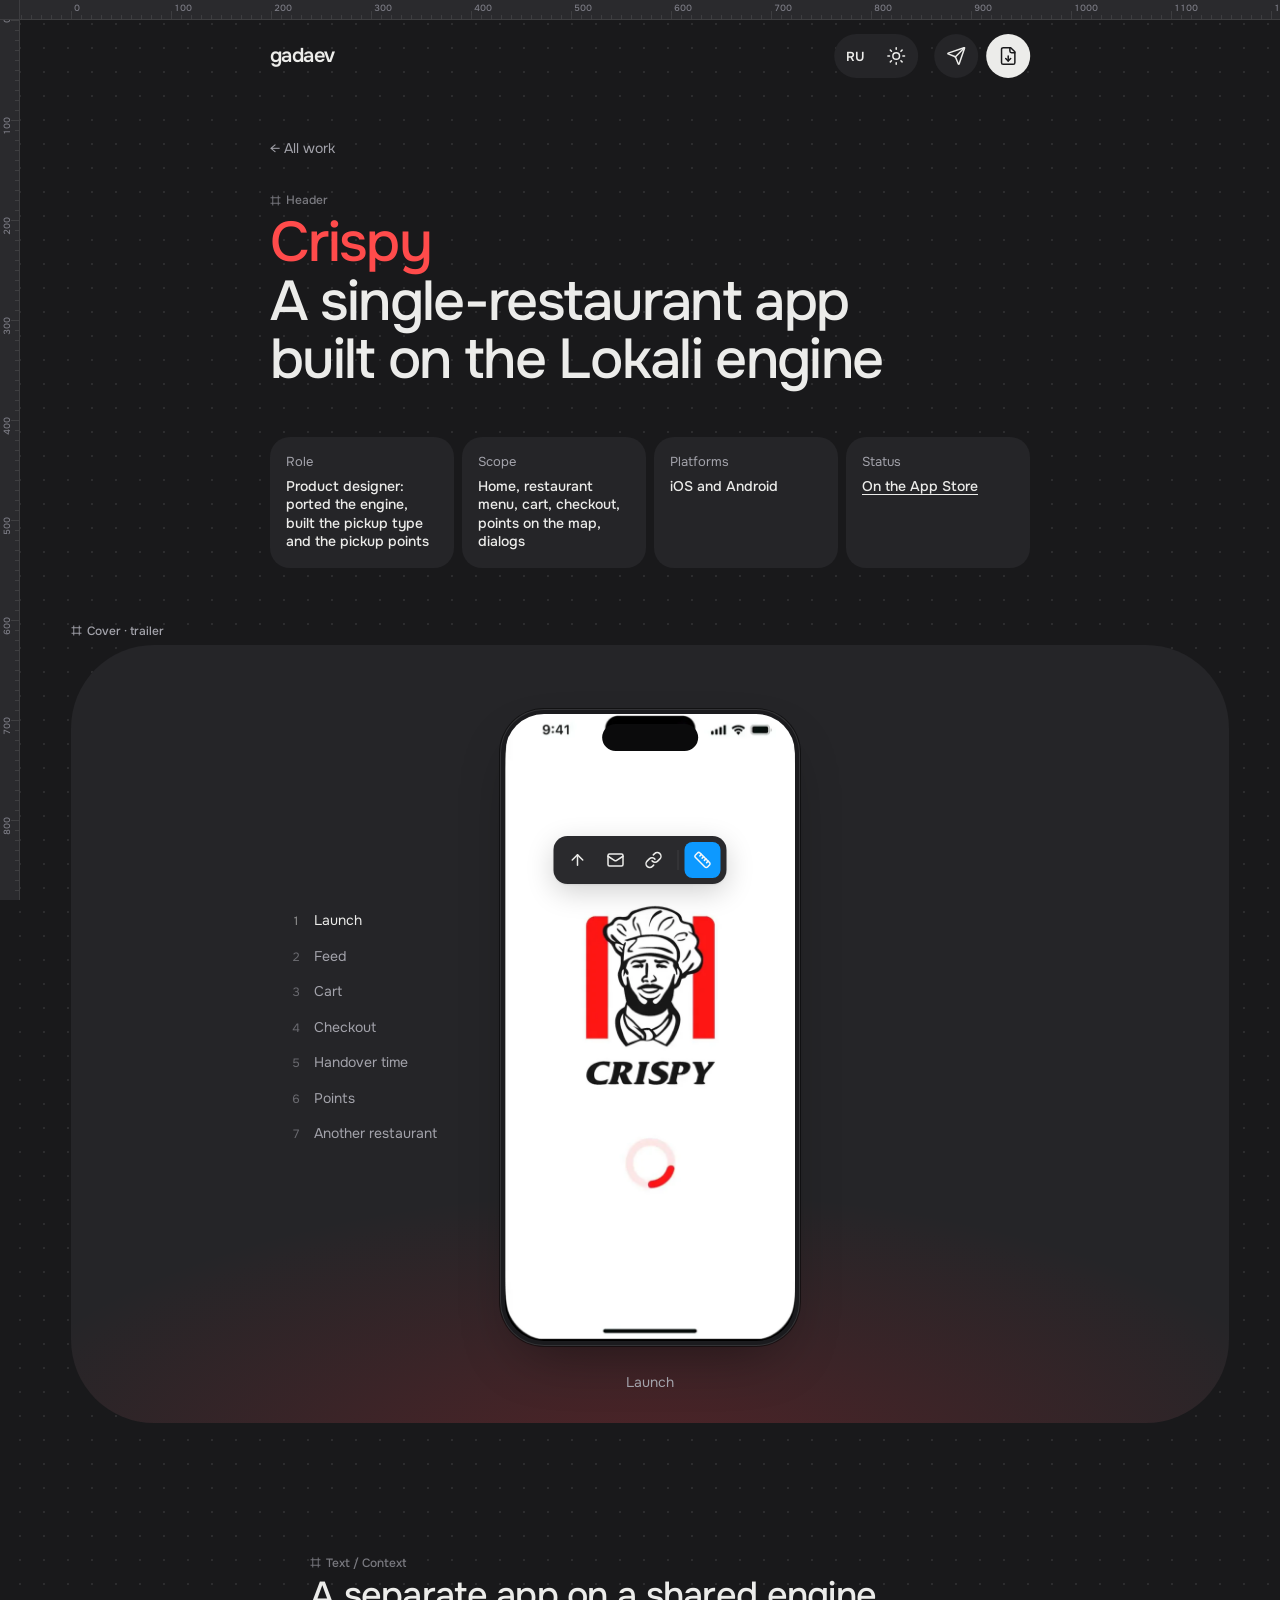
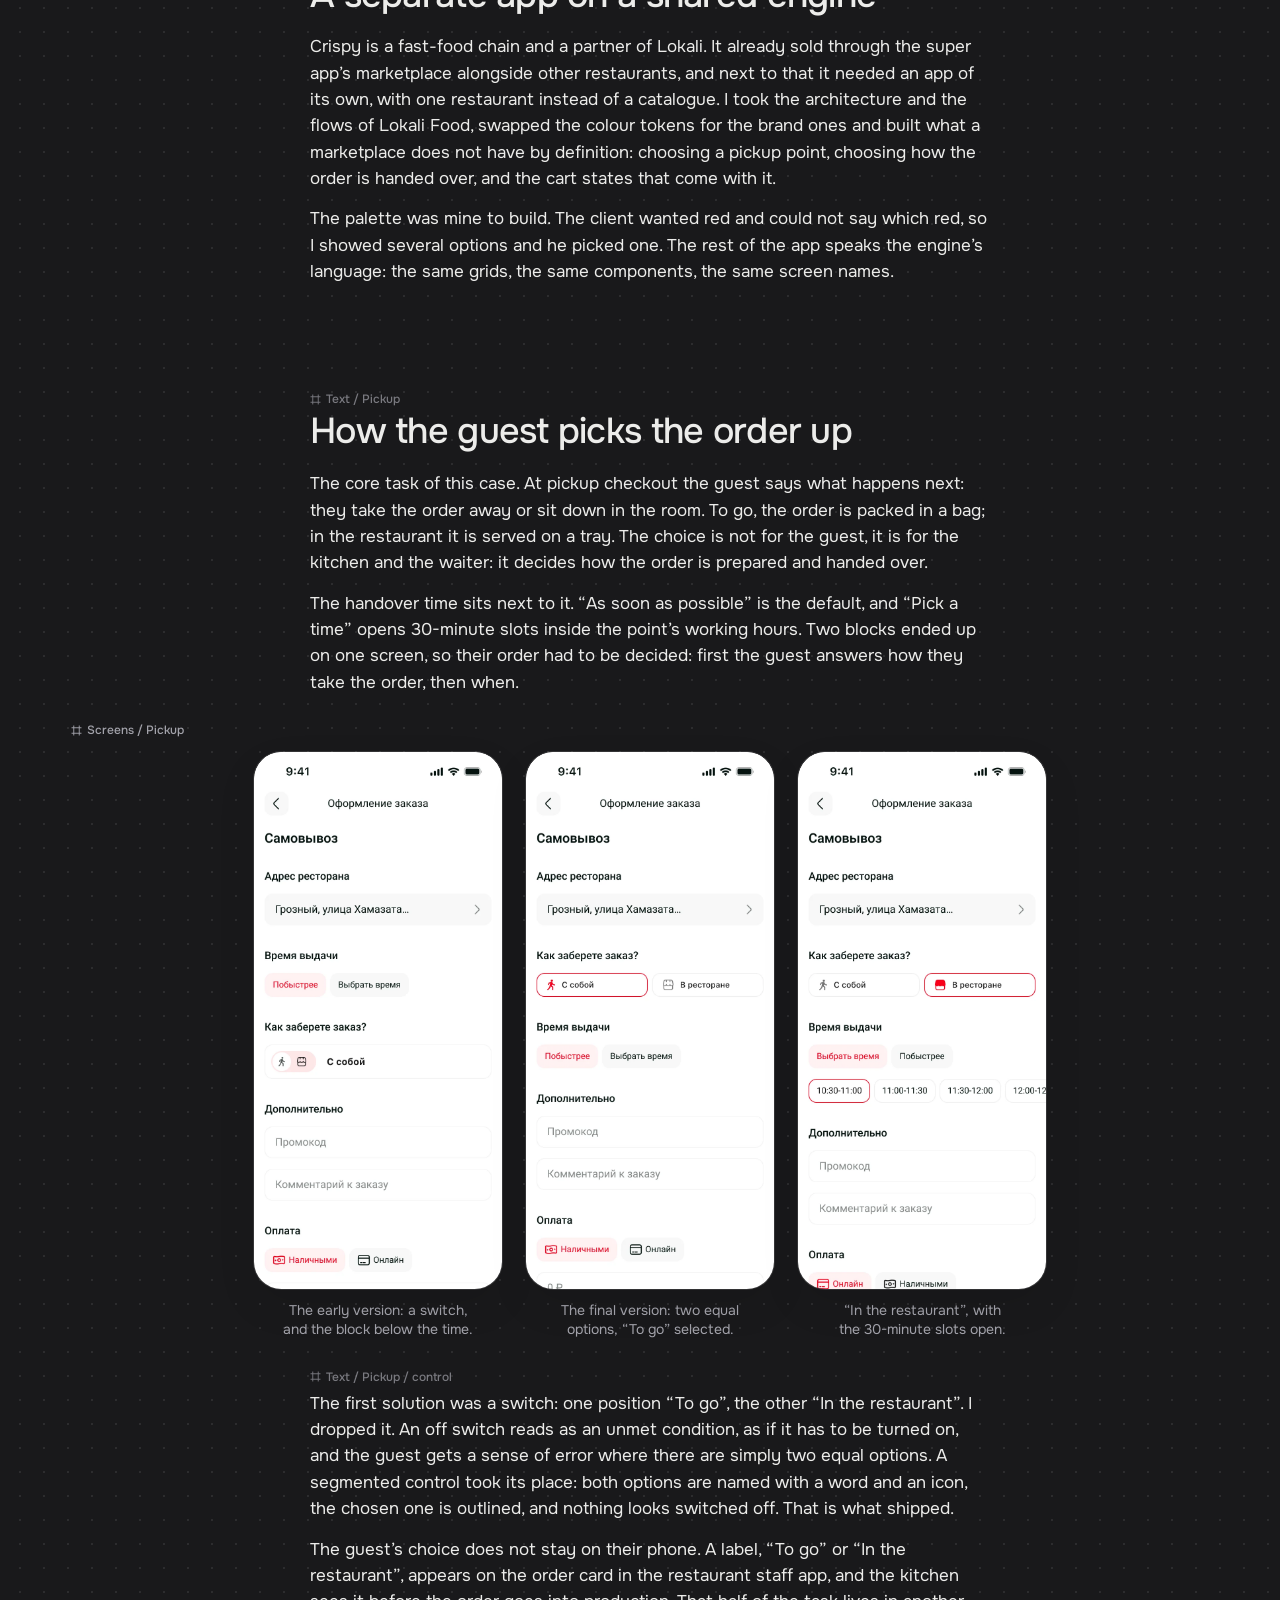
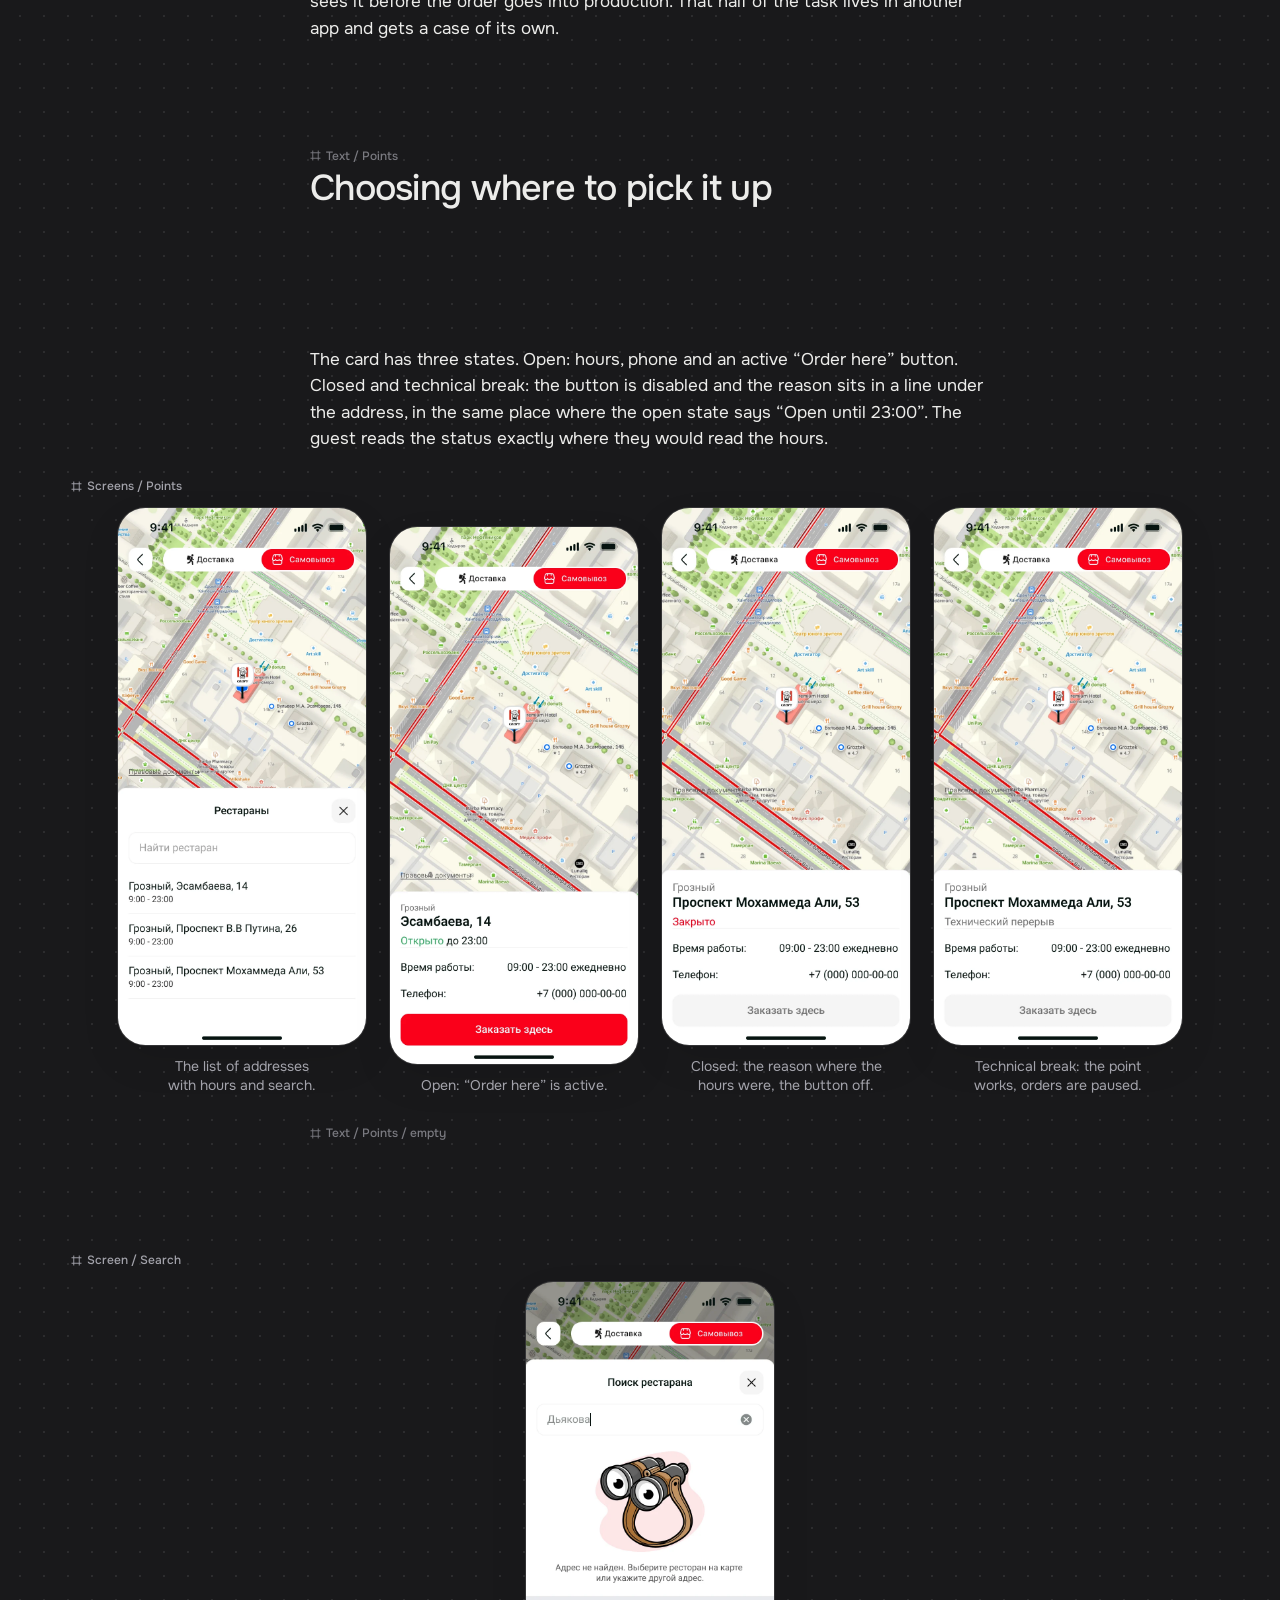
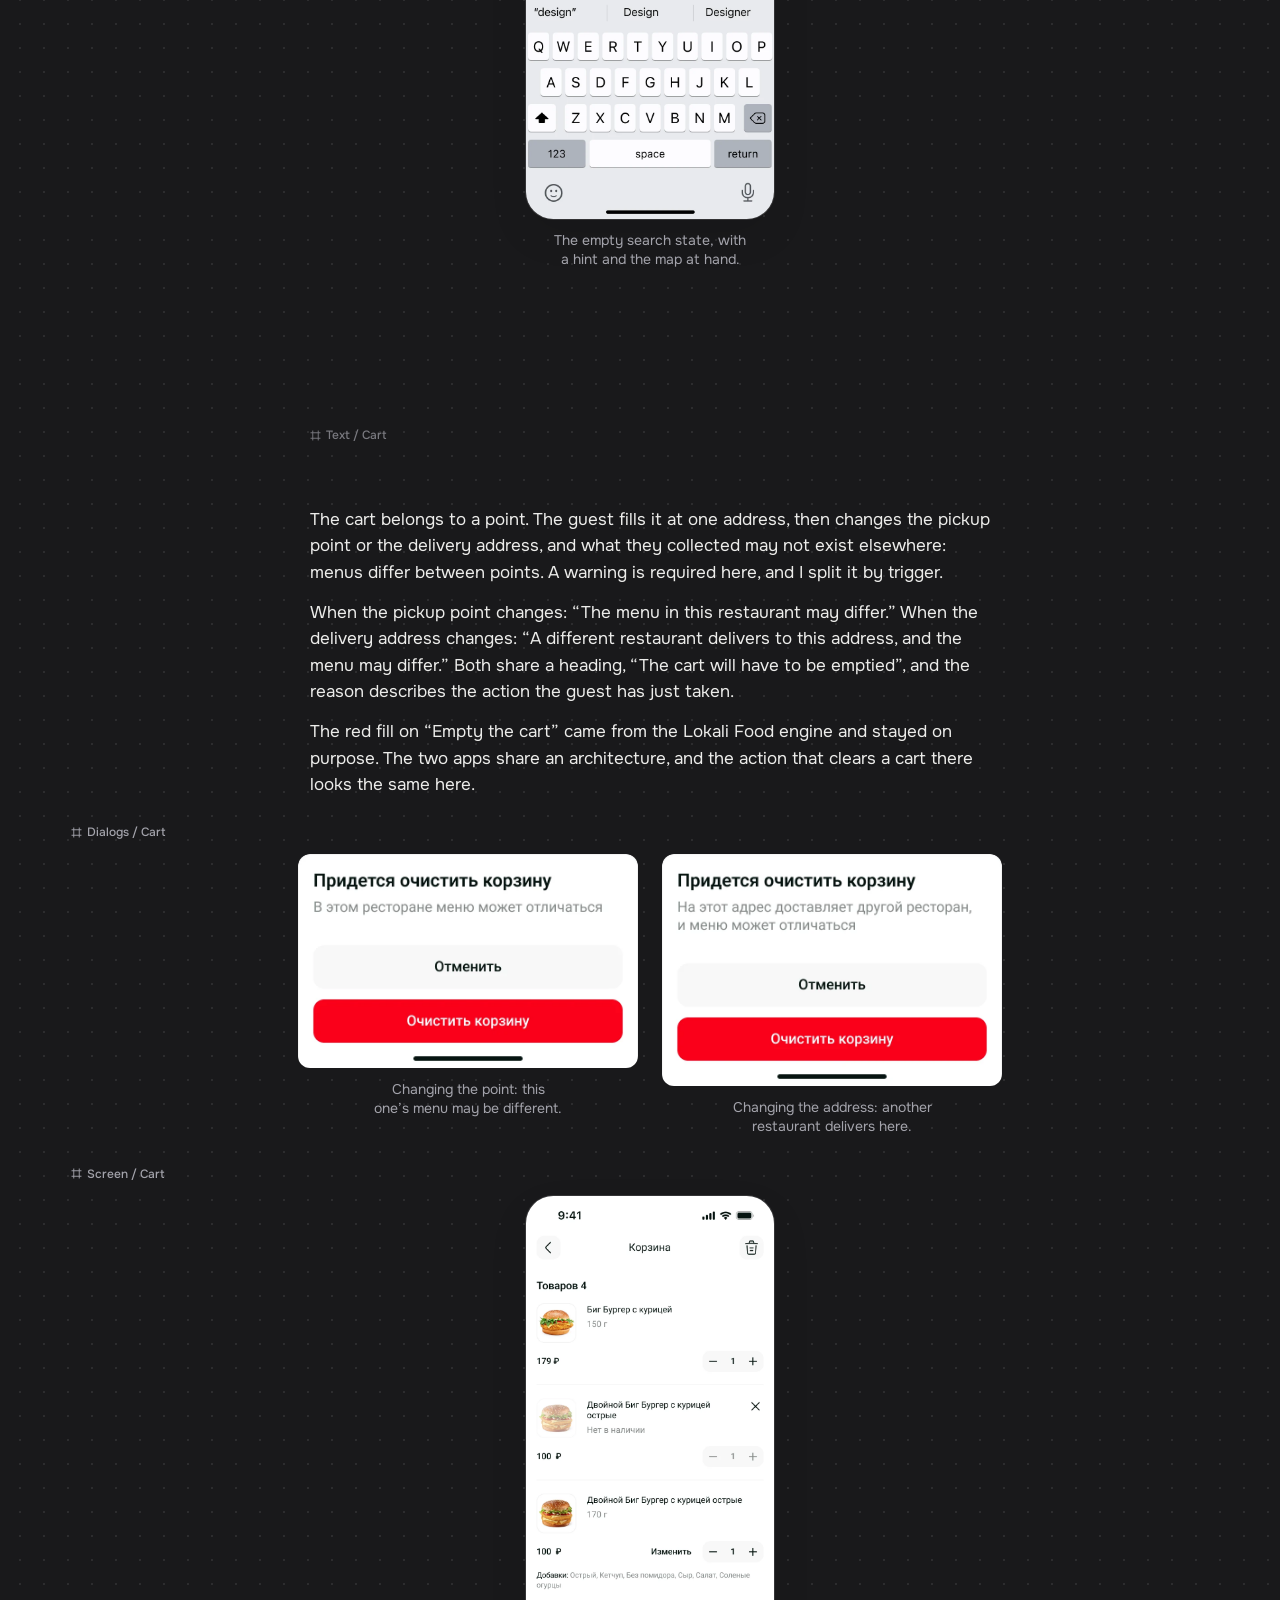
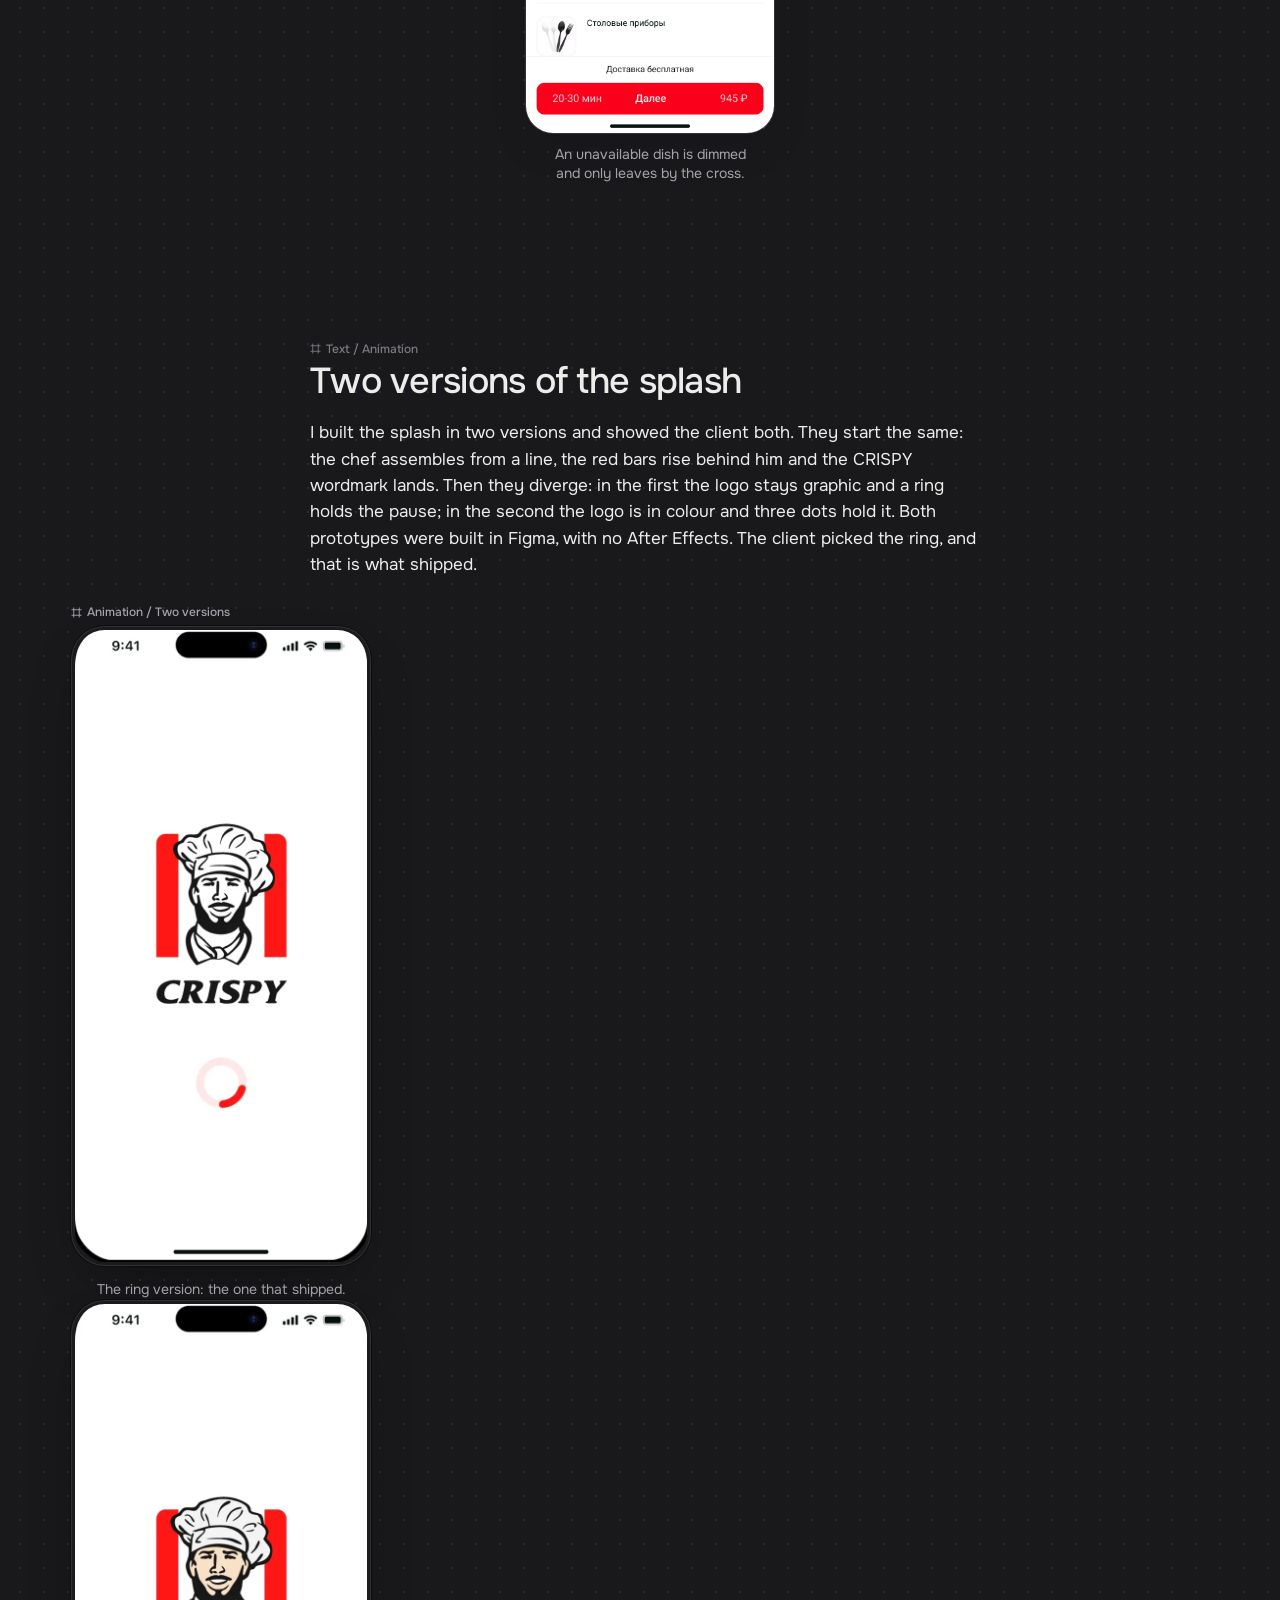
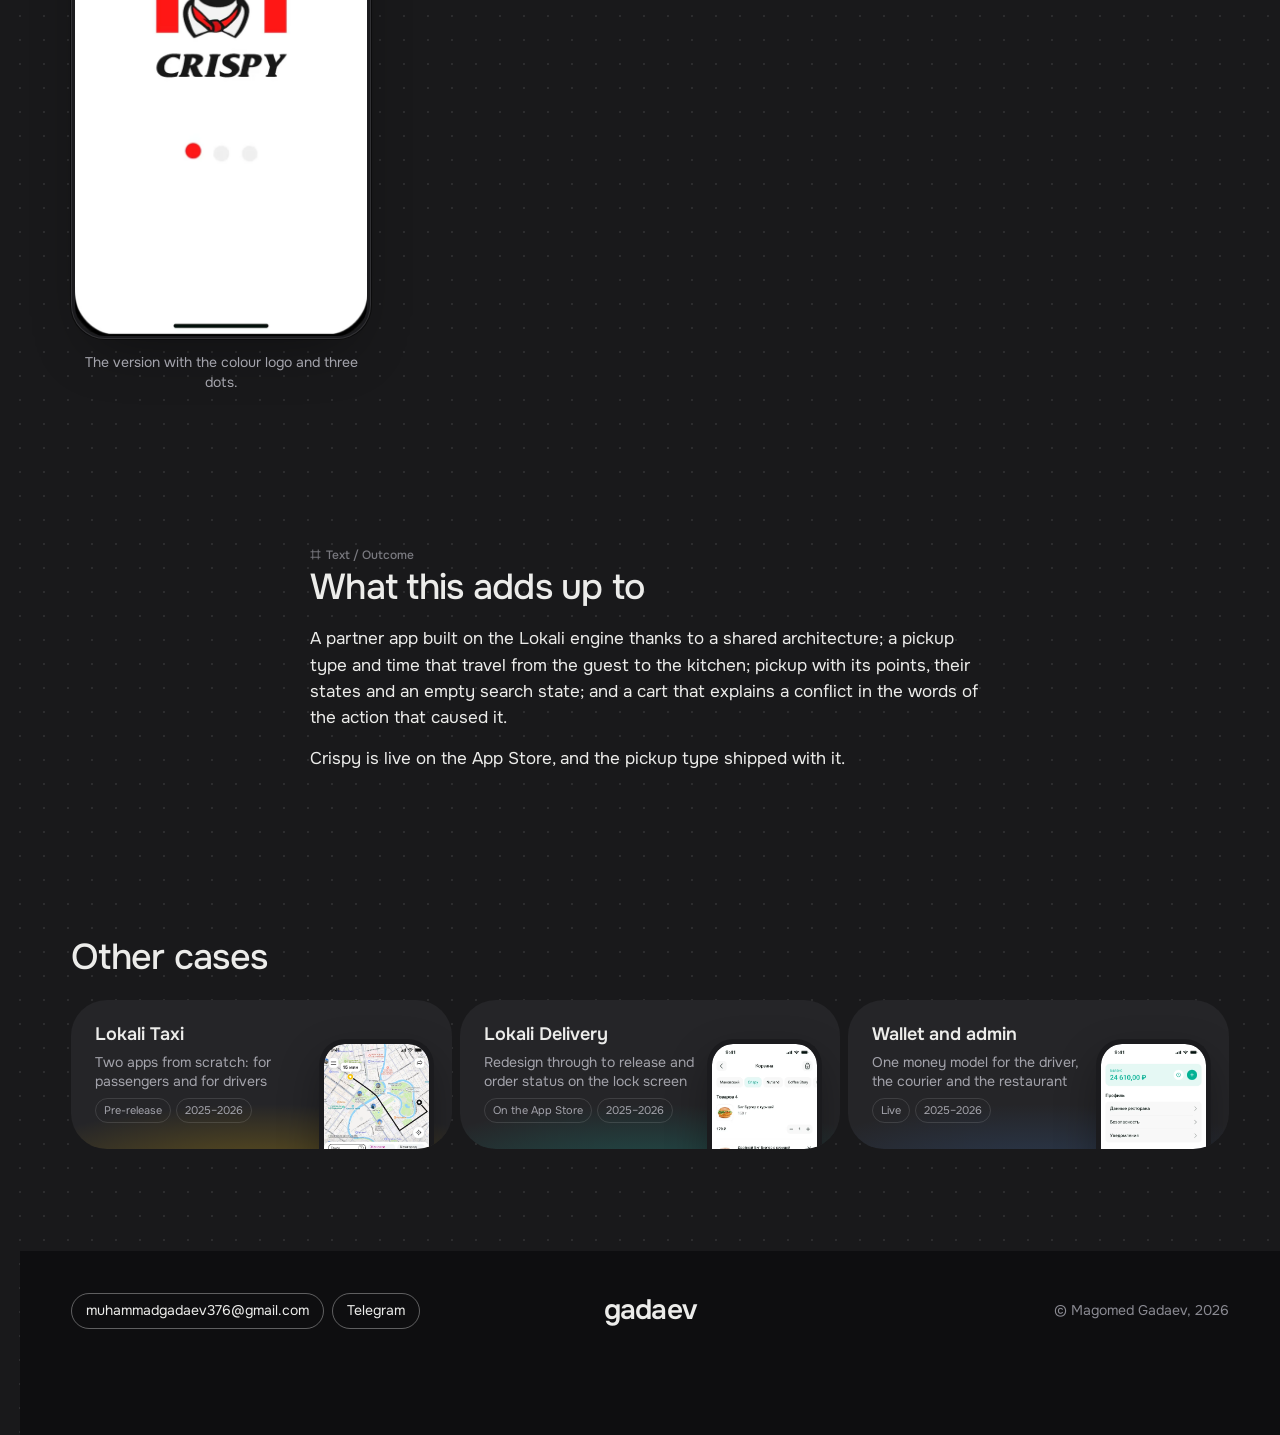
==== commit 73be78f4: "Промо-ролик на карточке «Локали Ресторан» 25 секунд: заказы, деталка, свайп, информер о тарифе, три " ====
--- a/crispy/index.html
+++ b/crispy/index.html
@@ -12,7 +12,7 @@
 <link rel="icon" type="image/svg+xml" href="../favicon.svg">
 <link rel="alternate icon" type="image/webp" href="../assets/img/portrait-studio.webp?v=57e02b39">
 <link rel="preload" href="../assets/fonts/onest.woff" as="font" type="font/woff" crossorigin>
-<link rel="stylesheet" href="../assets/site.css?v=51813287">
+<link rel="stylesheet" href="../assets/site.css?v=152341fc">
 <link rel="stylesheet" href="../assets/figma.css?v=4b697b03">
 <script>
 // Тема и язык до первой отрисовки, чтобы не мигало. Выбор помним в браузере. Тема по умолчанию тёмная, язык — по системе.
--- a/assets/site.css
+++ b/assets/site.css
@@ -915,10 +915,6 @@
 .gal--sheets { --scr: clamp(260px, 32vw, 440px); }
 /* Карточка Crispy: демка рядом с роликом */
 .case__demo--duo { padding-bottom: clamp(40px, 5vw, 64px); }
-.case__demo--peek { display: grid; justify-items: center; padding-bottom: clamp(32px, 4vw, 56px); }
-.case__demo--peek .phone { --r: 26px; --pad: 3px; width: clamp(150px, 16vw, 184px); aspect-ratio: auto; }
-.case__demo--peek .phone__screen { height: auto; aspect-ratio: 375 / 812; background: var(--surface); }
-.case__demo--peek .phone img { display: block; width: 100%; height: auto; }
 .case__duo { display: grid; grid-template-columns: minmax(0, 1fr) auto; align-items: center; gap: clamp(20px, 4vw, 56px); justify-items: center; }
 .case__duo-demo { display: grid; justify-items: center; }
 .case__duo .phone--video { --r: 30px; --pad: 4px; width: clamp(150px, 17vw, 204px); }
@@ -928,11 +924,8 @@
 @media (max-width: 860px) {
   .case__demo--duo .case__duo-demo { display: none; }
   .case__duo { gap: 0; }
-  .case__demo--duo, .case__demo--peek { position: relative; height: 290px; overflow: hidden; padding: 0; margin-bottom: 64px; align-items: start; place-items: start center;
     -webkit-mask-image: linear-gradient(to bottom, #000 62%, transparent); mask-image: linear-gradient(to bottom, #000 62%, transparent); } /* taste-skill-ignore: растворение низа мокапа */
-  .case__demo--duo::after, .case__demo--peek::after { content: ""; position: absolute; z-index: 2; inset: auto 0 0; height: 110px; pointer-events: none;
     -webkit-backdrop-filter: blur(8px); backdrop-filter: blur(8px); -webkit-mask-image: linear-gradient(transparent, #000); mask-image: linear-gradient(transparent, #000); }
-  .case__demo--duo .phone.phone--video, .case__demo--peek .phone { width: min(220px, 62vw); }
 }
 .cs-duo { display: grid; grid-template-columns: repeat(2, minmax(0, 1fr)); gap: clamp(16px, 4vw, 56px); justify-items: center; }
 .cs-duo__item { margin: 0; width: 100%; display: grid; justify-items: center; gap: 14px; max-width: 300px; }
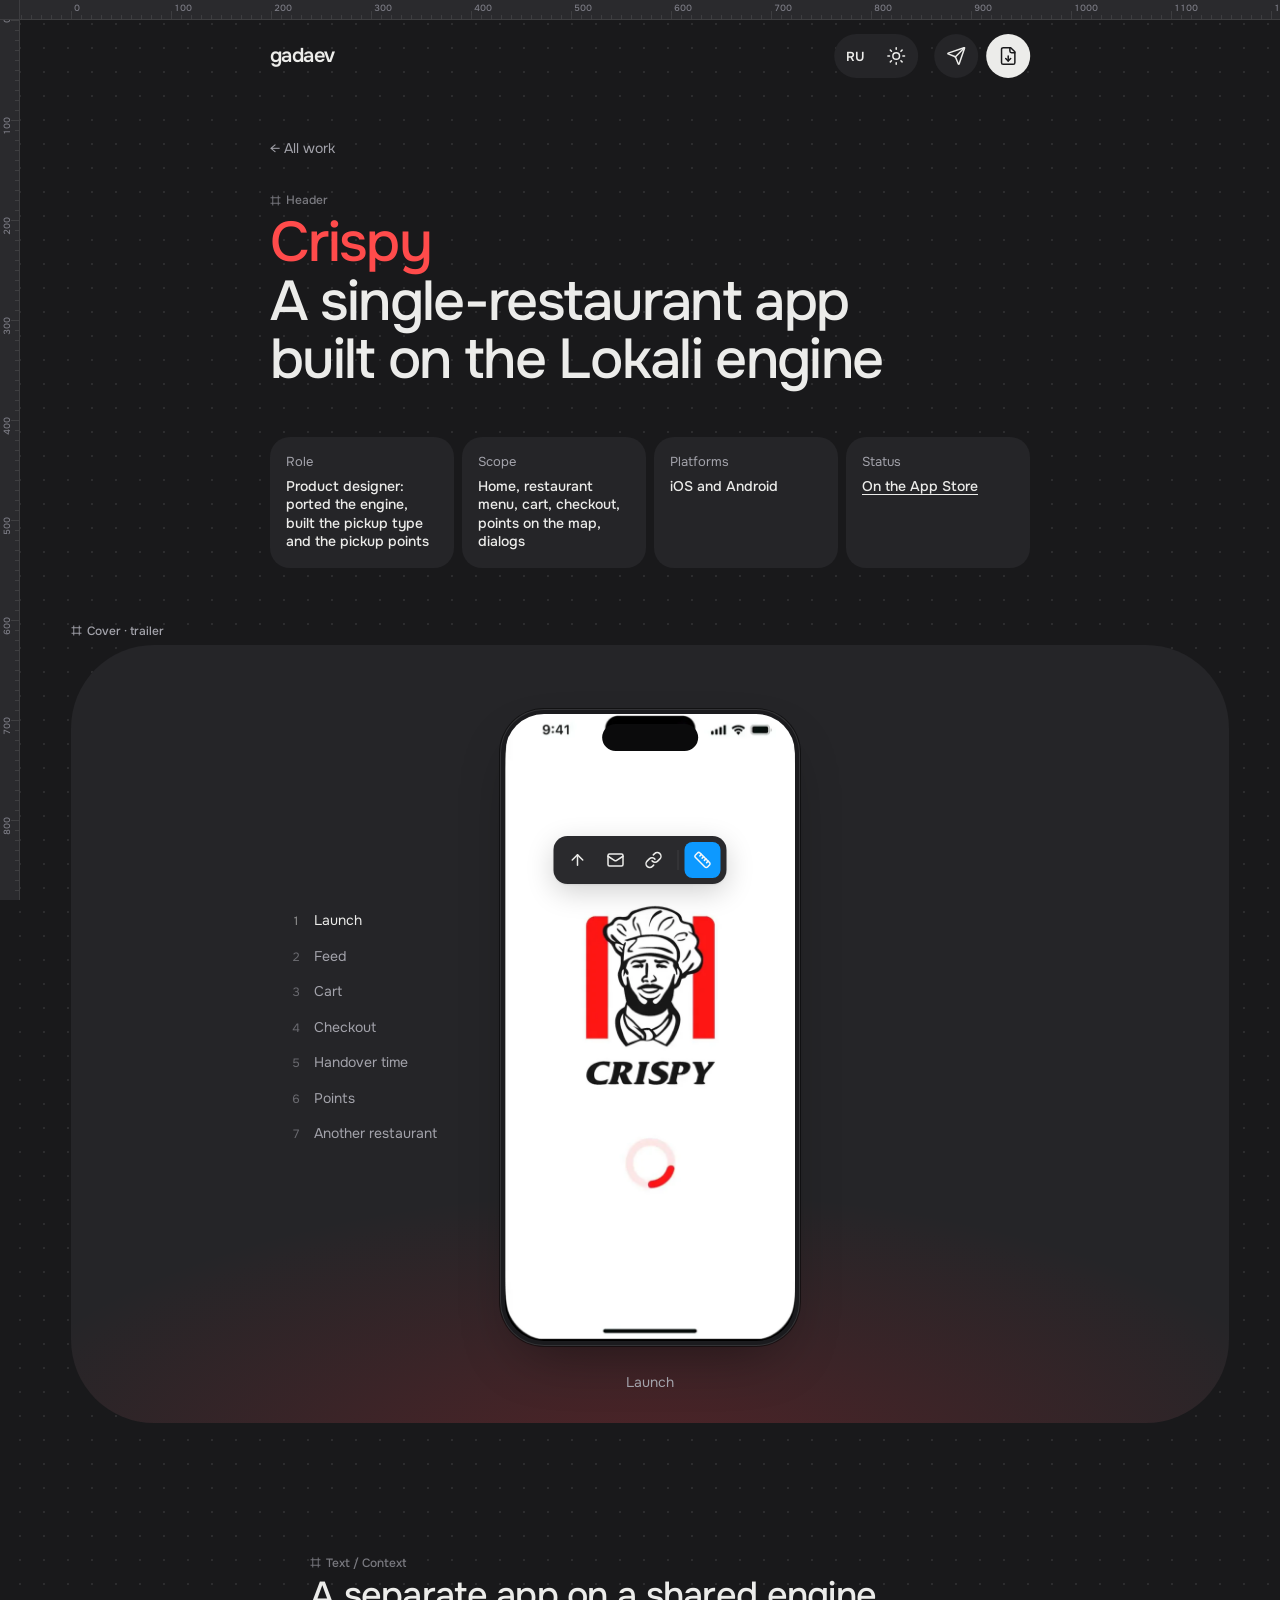
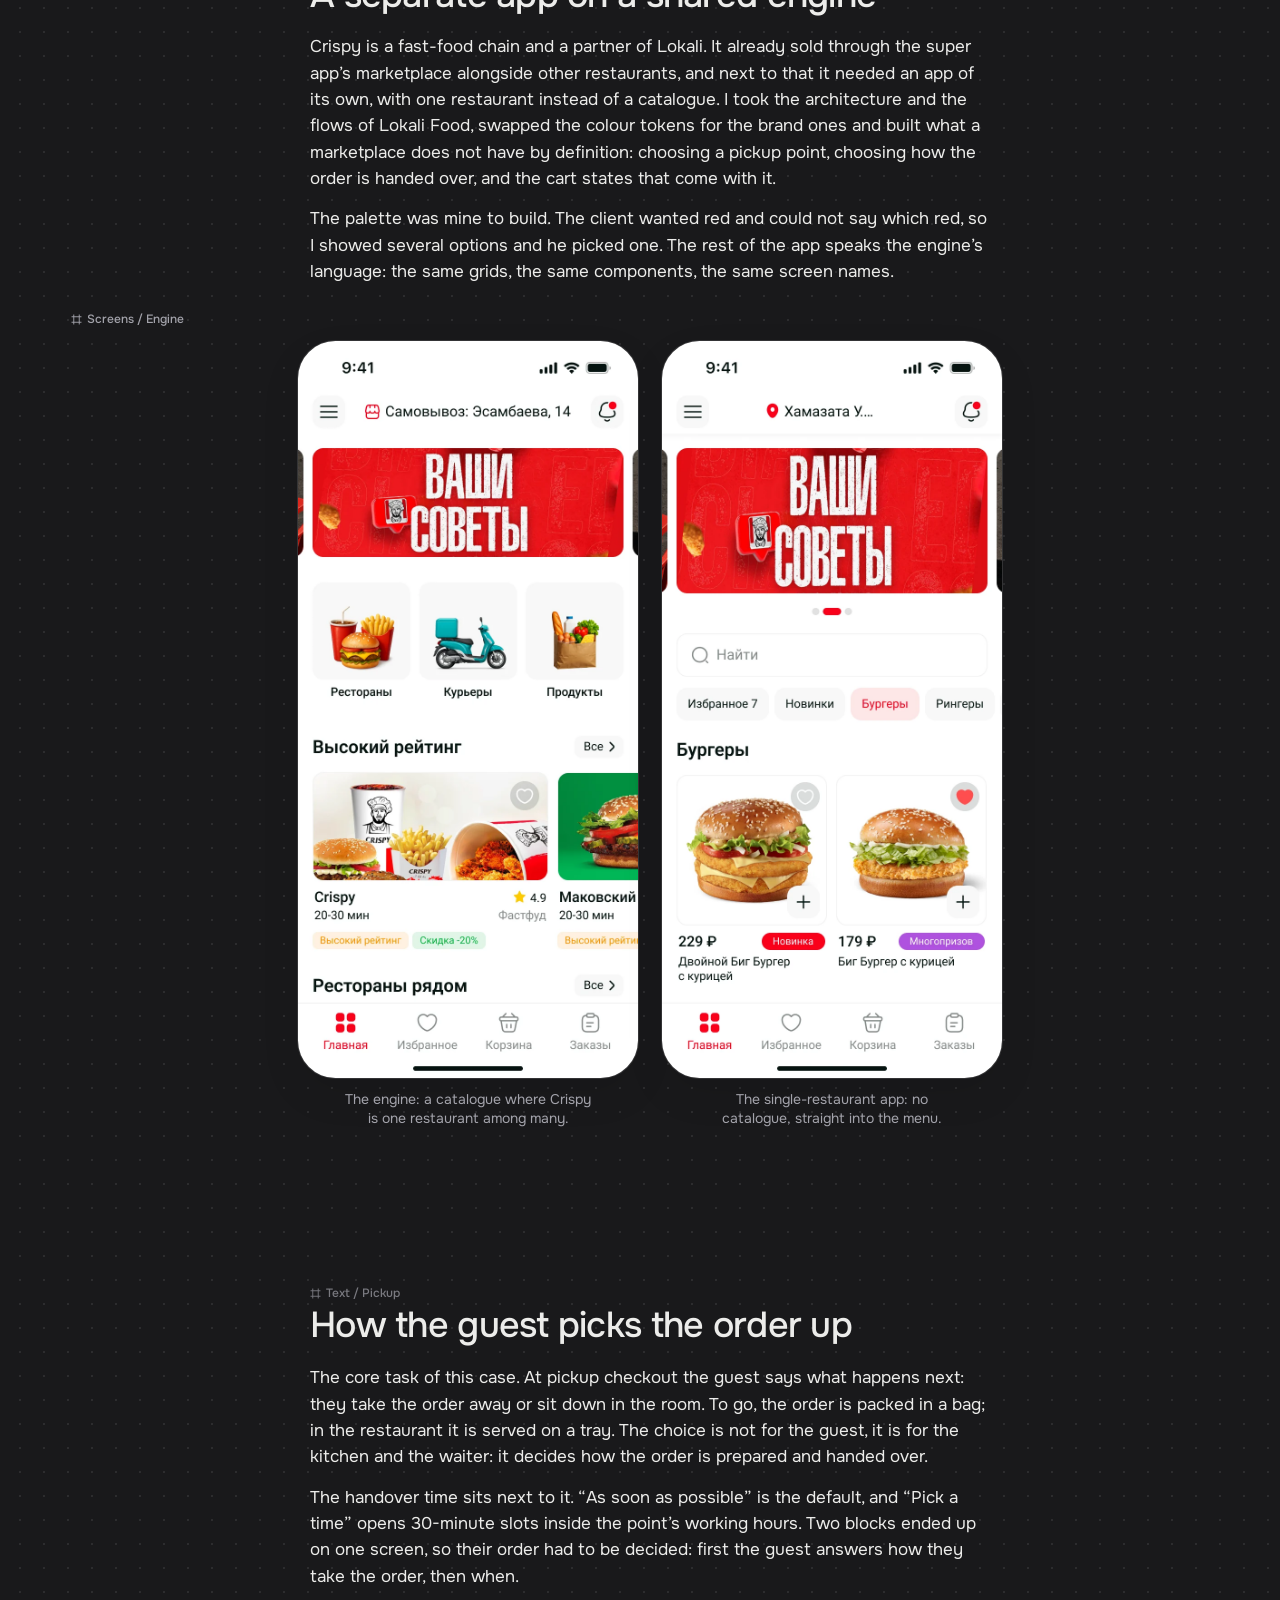
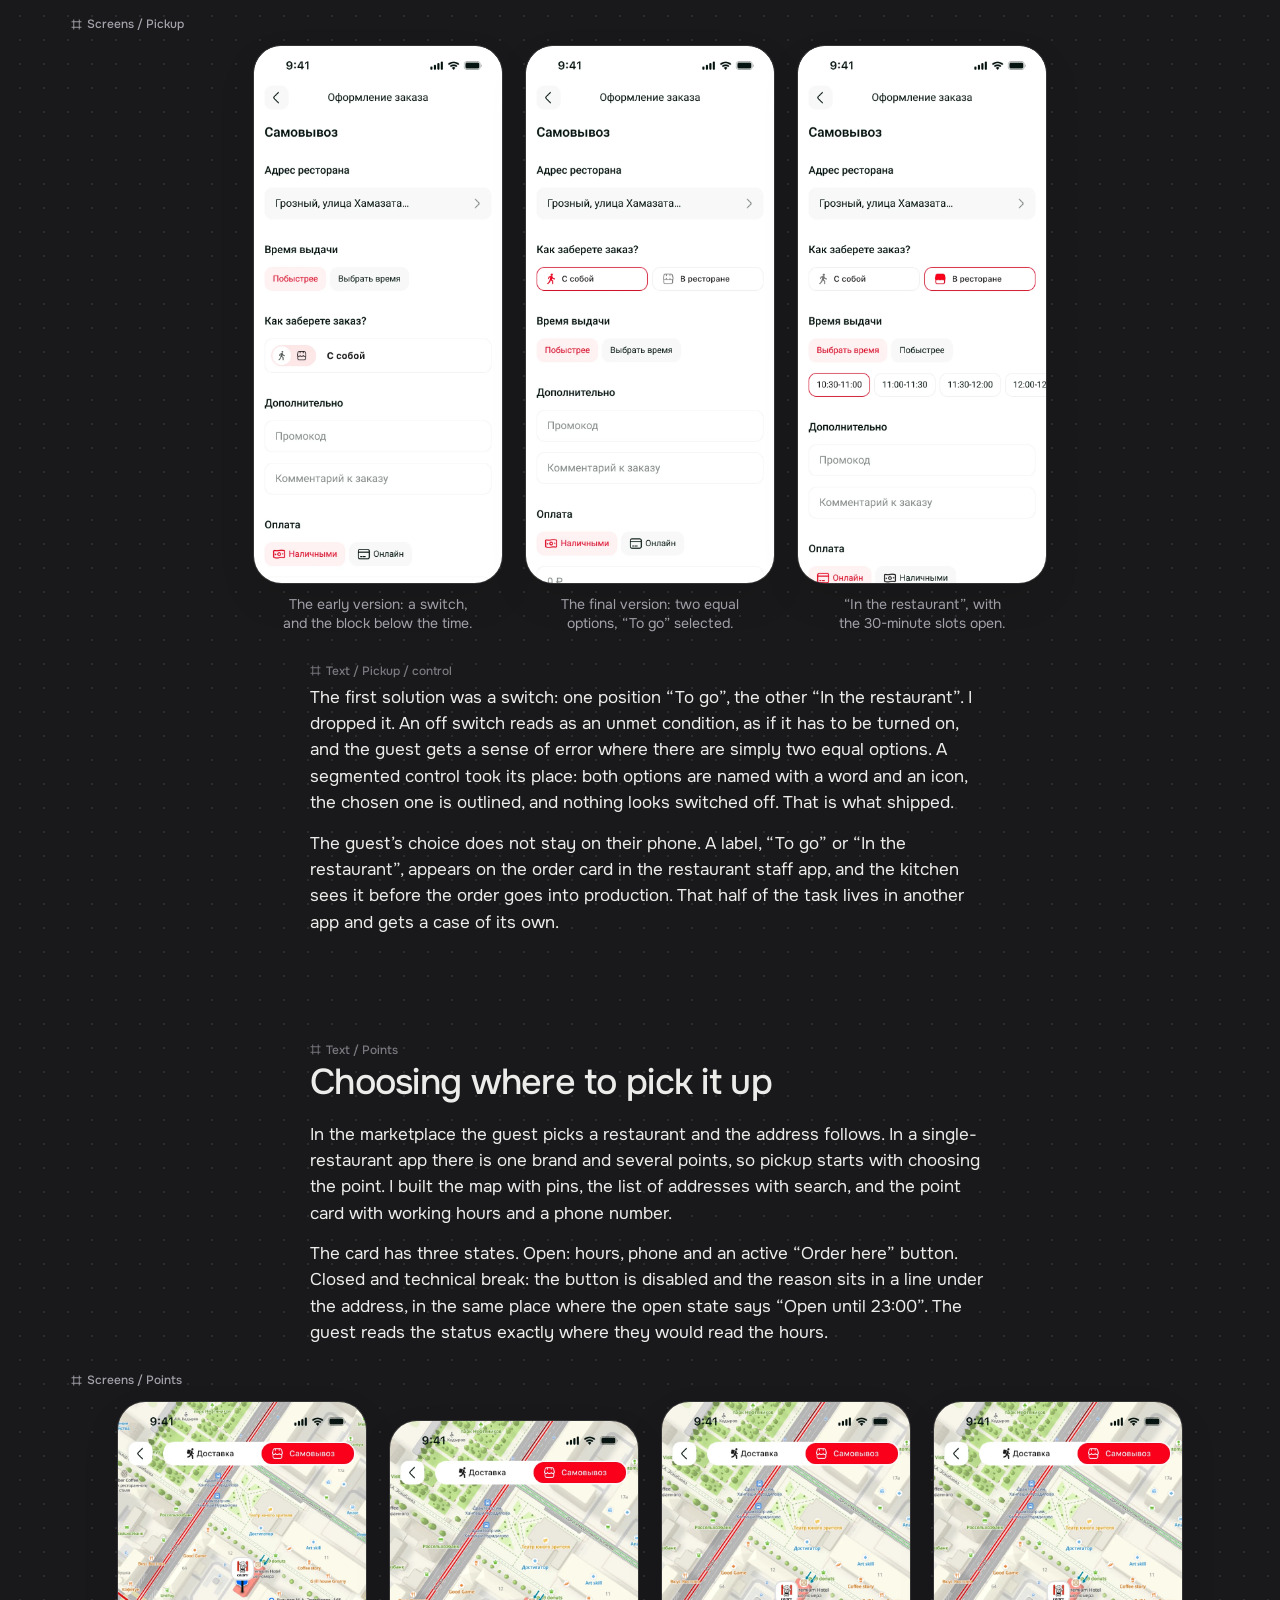
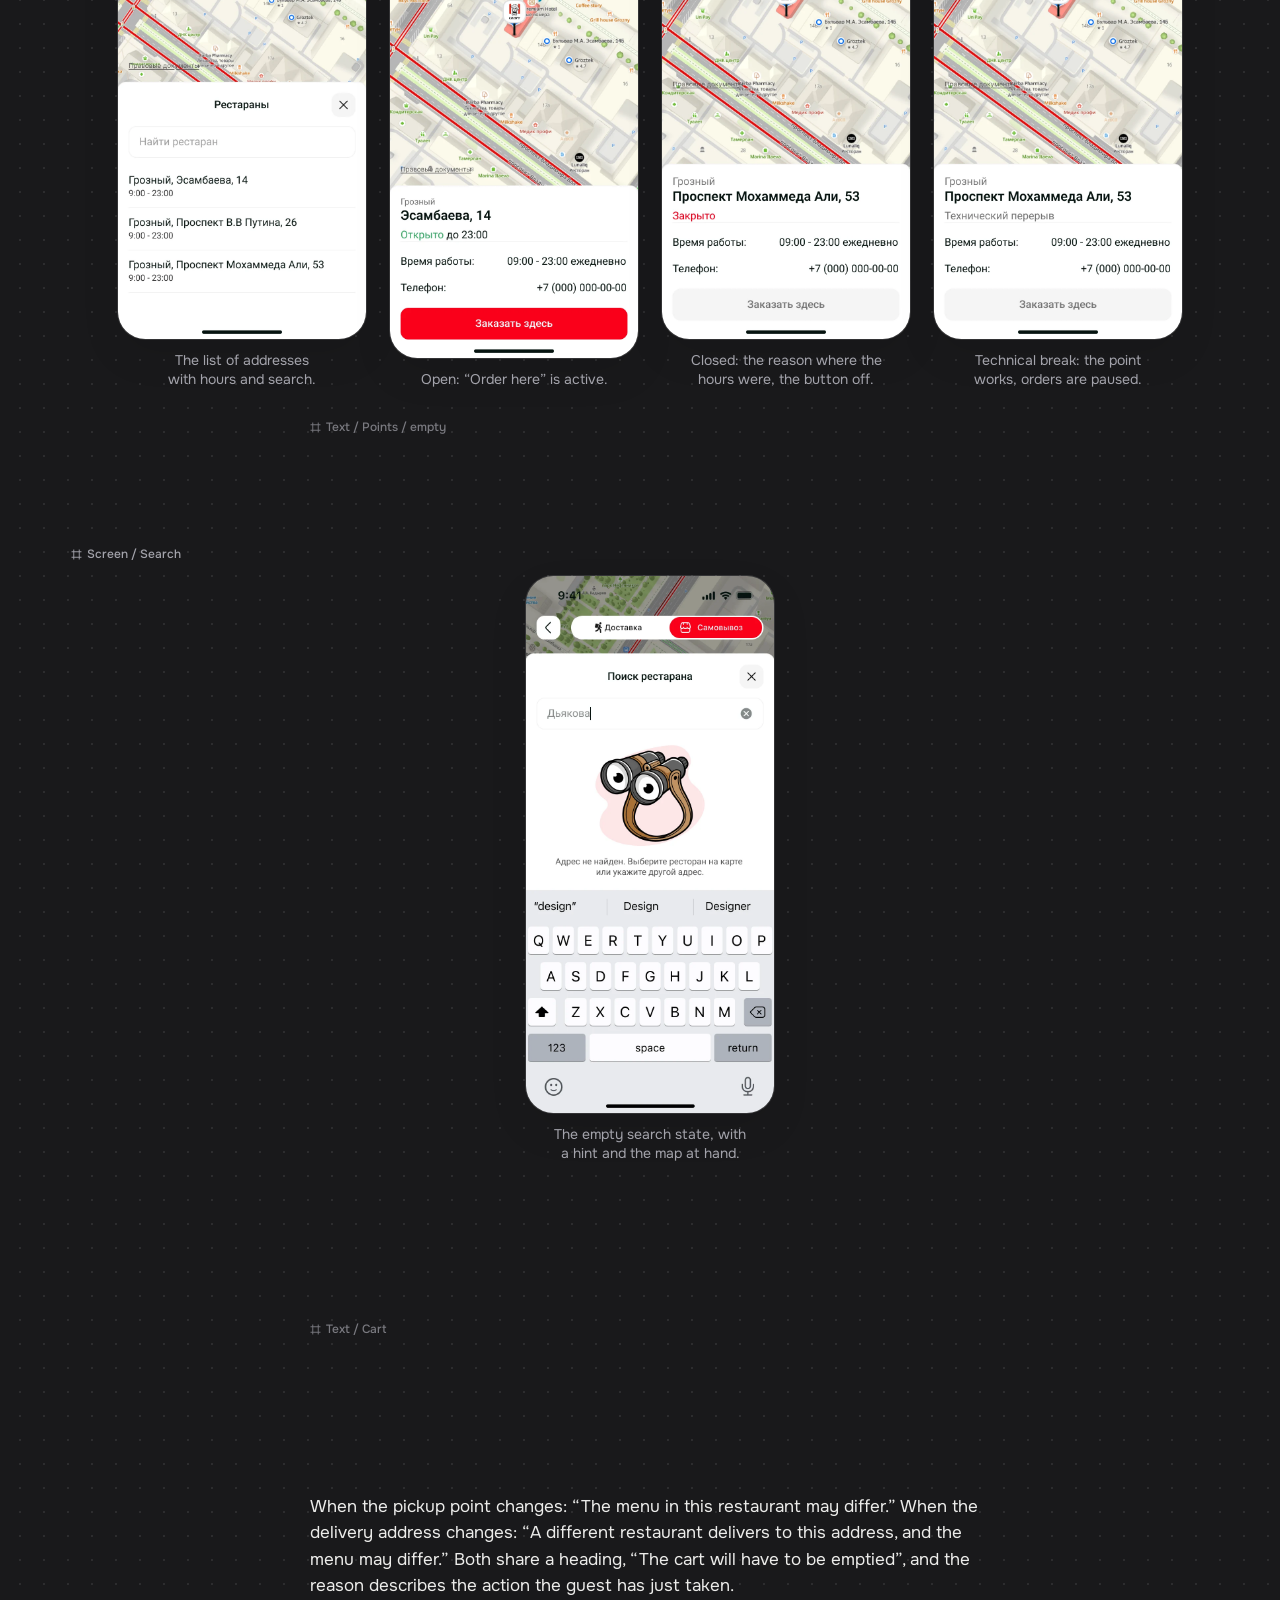
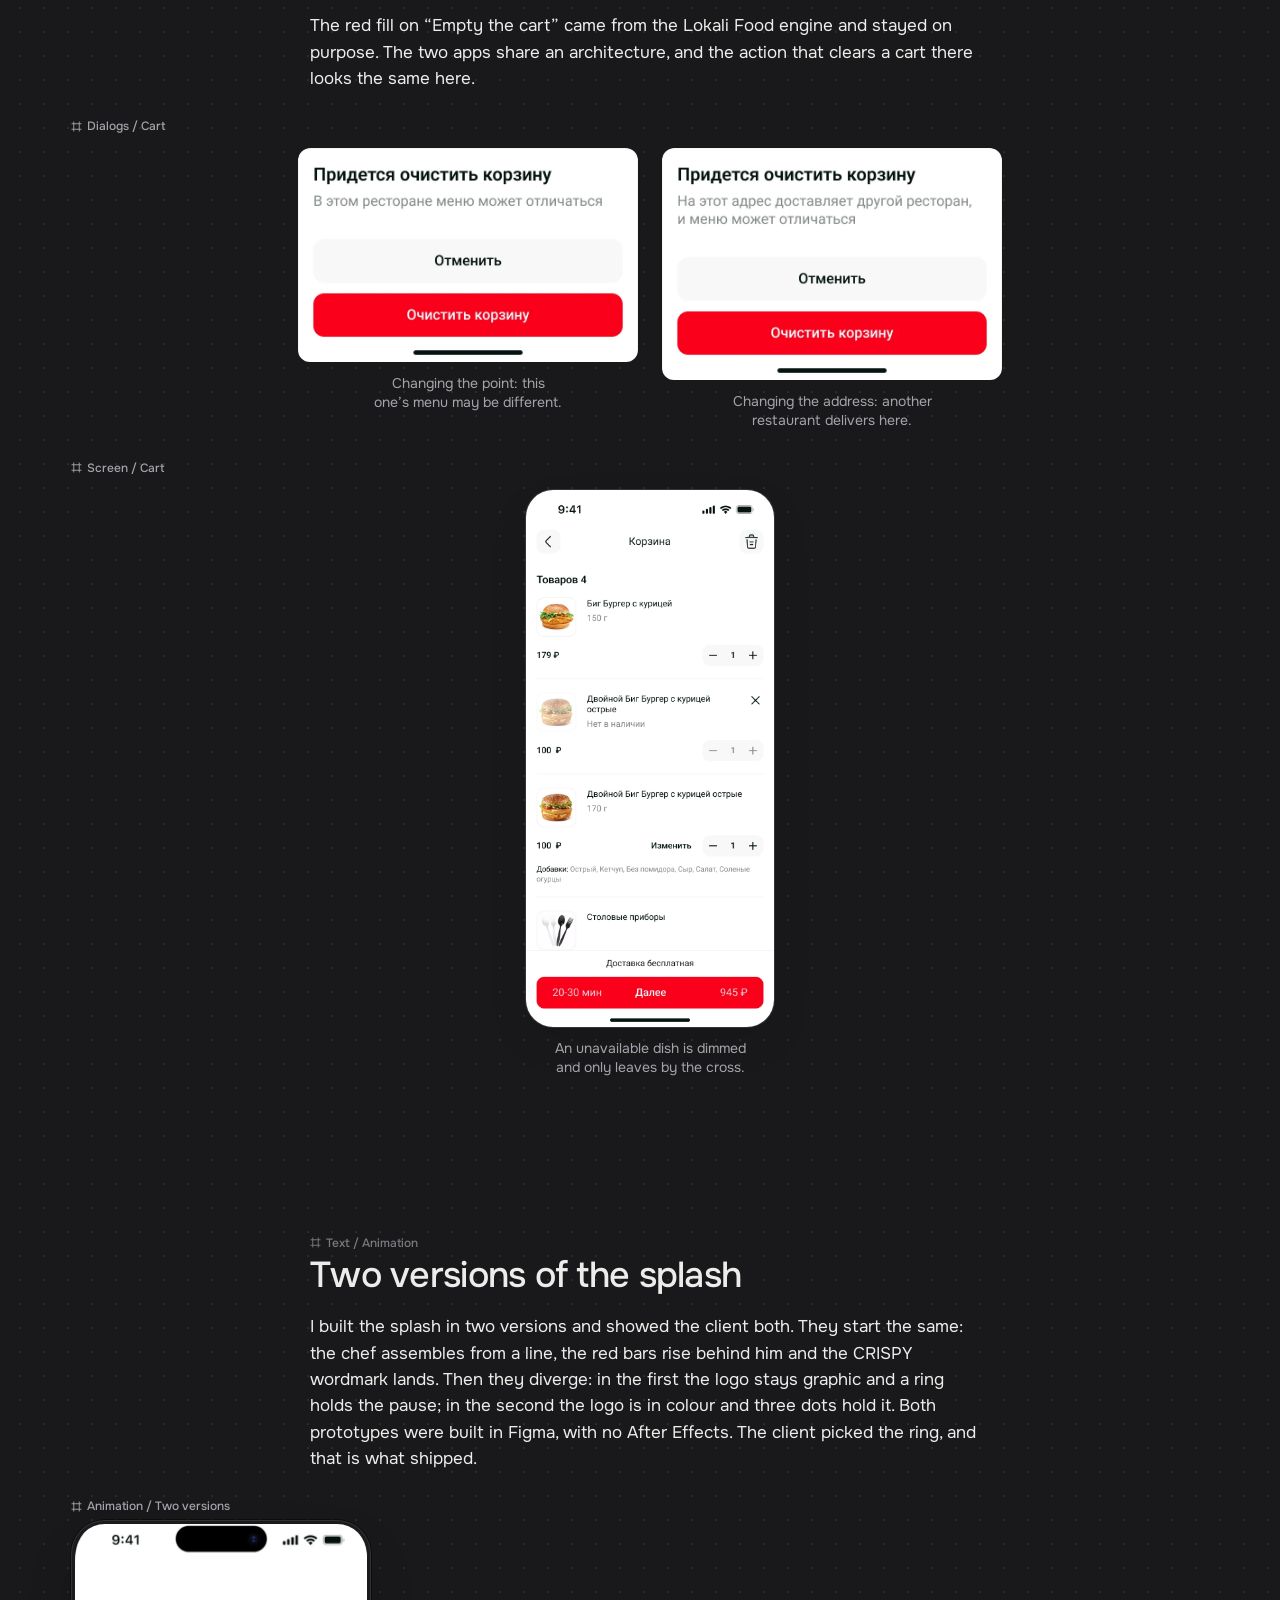
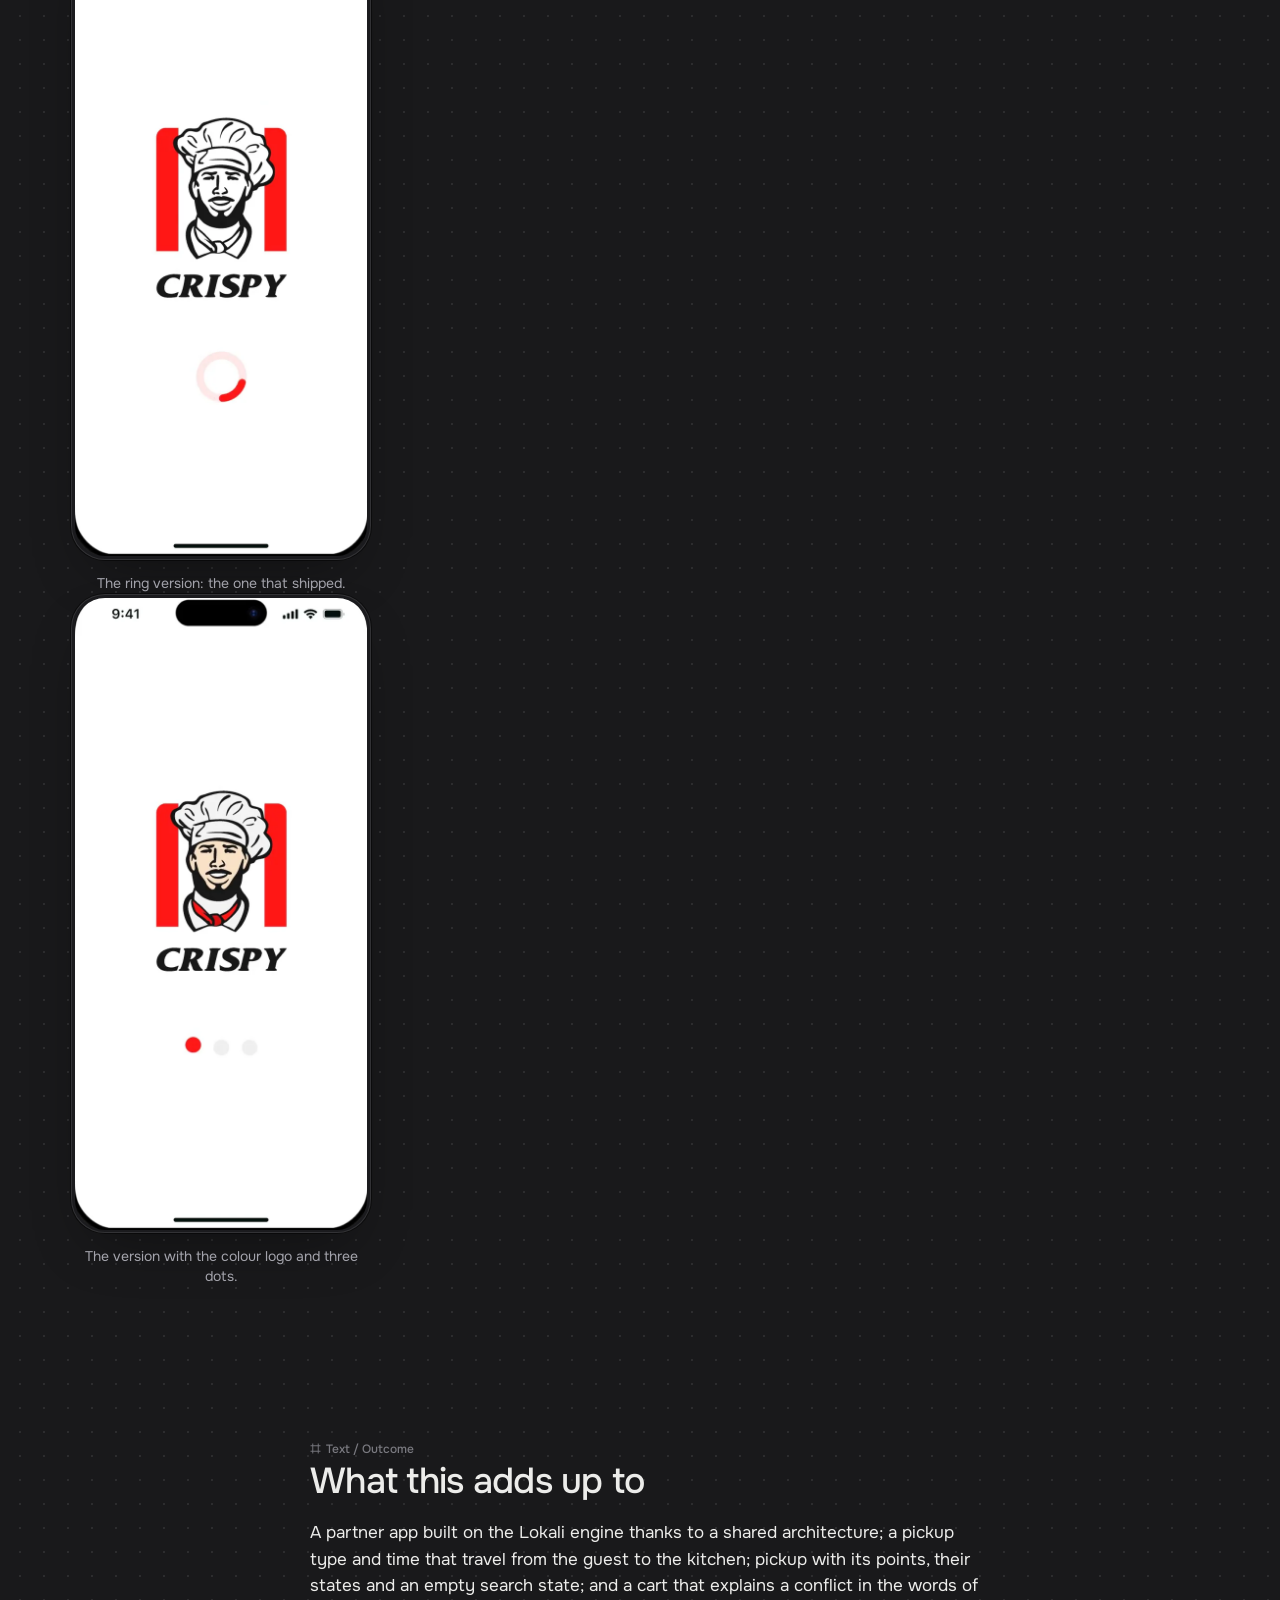
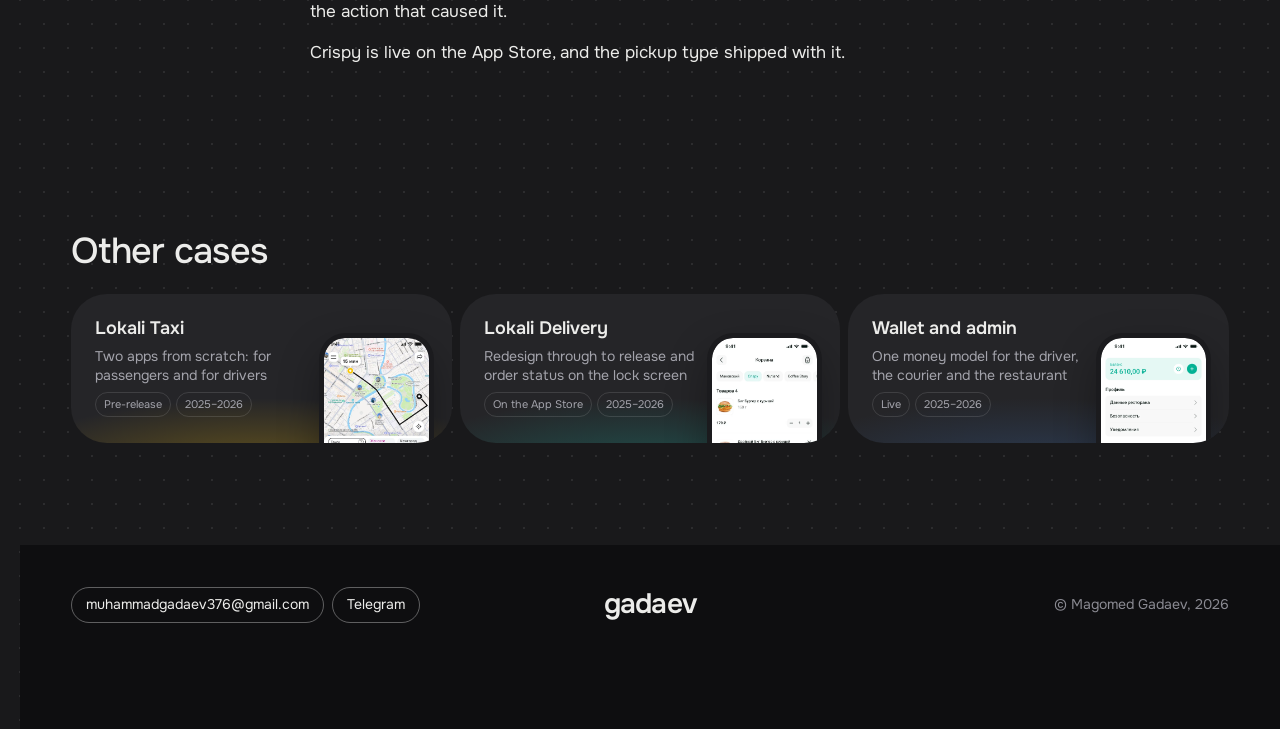
==== commit 17e42e4d: "Кейс Crispy: движок и моноапп рядом в «Контексте» В раздел добавлена пара экранов: главная Локали Ед" ====
--- a/crispy/index.html
+++ b/crispy/index.html
@@ -99,6 +99,10 @@
       <p class="reveal" lang="ru">Палитру собирал я. Заказчик хотел красный и не мог назвать, какой именно, поэтому я показал несколько вариантов, и он выбрал. Остальное приложение говорит на языке движка: те же сетки, те же компоненты, те же названия экранов.</p>
       <p class="reveal" lang="en">The palette was mine to build. The client wanted red and could not say which red, so I showed several options and he picked one. The rest of the app speaks the engine’s language: the same grids, the same components, the same screen names.</p>
     </div>
+    <div class="cs-wide reveal" data-fig="Screens / Engine"><div class="gal gal--pair">
+      <figure class="gal__item"><button class="zoom" type="button" aria-label="Увеличить: Главная Локали Еды: каталог ресторанов с рейтингами"><img src="../assets/img/crispy/home.webp?v=c6e566d7" width="750" height="1624" alt="Главная Локали Еды: каталог ресторанов с рейтингами" loading="lazy" decoding="async"></button><figcaption><span lang="ru">Движок: каталог, где Crispy один из ресторанов.</span><span lang="en">The engine: a catalogue where Crispy is one restaurant among many.</span></figcaption></figure>
+      <figure class="gal__item"><button class="zoom" type="button" aria-label="Увеличить: Лента Crispy: баннер, категории и карточки блюд"><img src="../assets/img/crispy/menu.webp?v=2b5826a8" width="750" height="1624" alt="Лента Crispy: баннер, категории и карточки блюд" loading="lazy" decoding="async"></button><figcaption><span lang="ru">Моноапп: каталог не нужен, человек сразу в меню.</span><span lang="en">The single-restaurant app: no catalogue, straight into the menu.</span></figcaption></figure>
+    </div></div>
   </section>
 
   <section class="cs-sec" aria-labelledby="s-pickup" data-nav="Тип выдачи" data-nav-en="Pickup type">
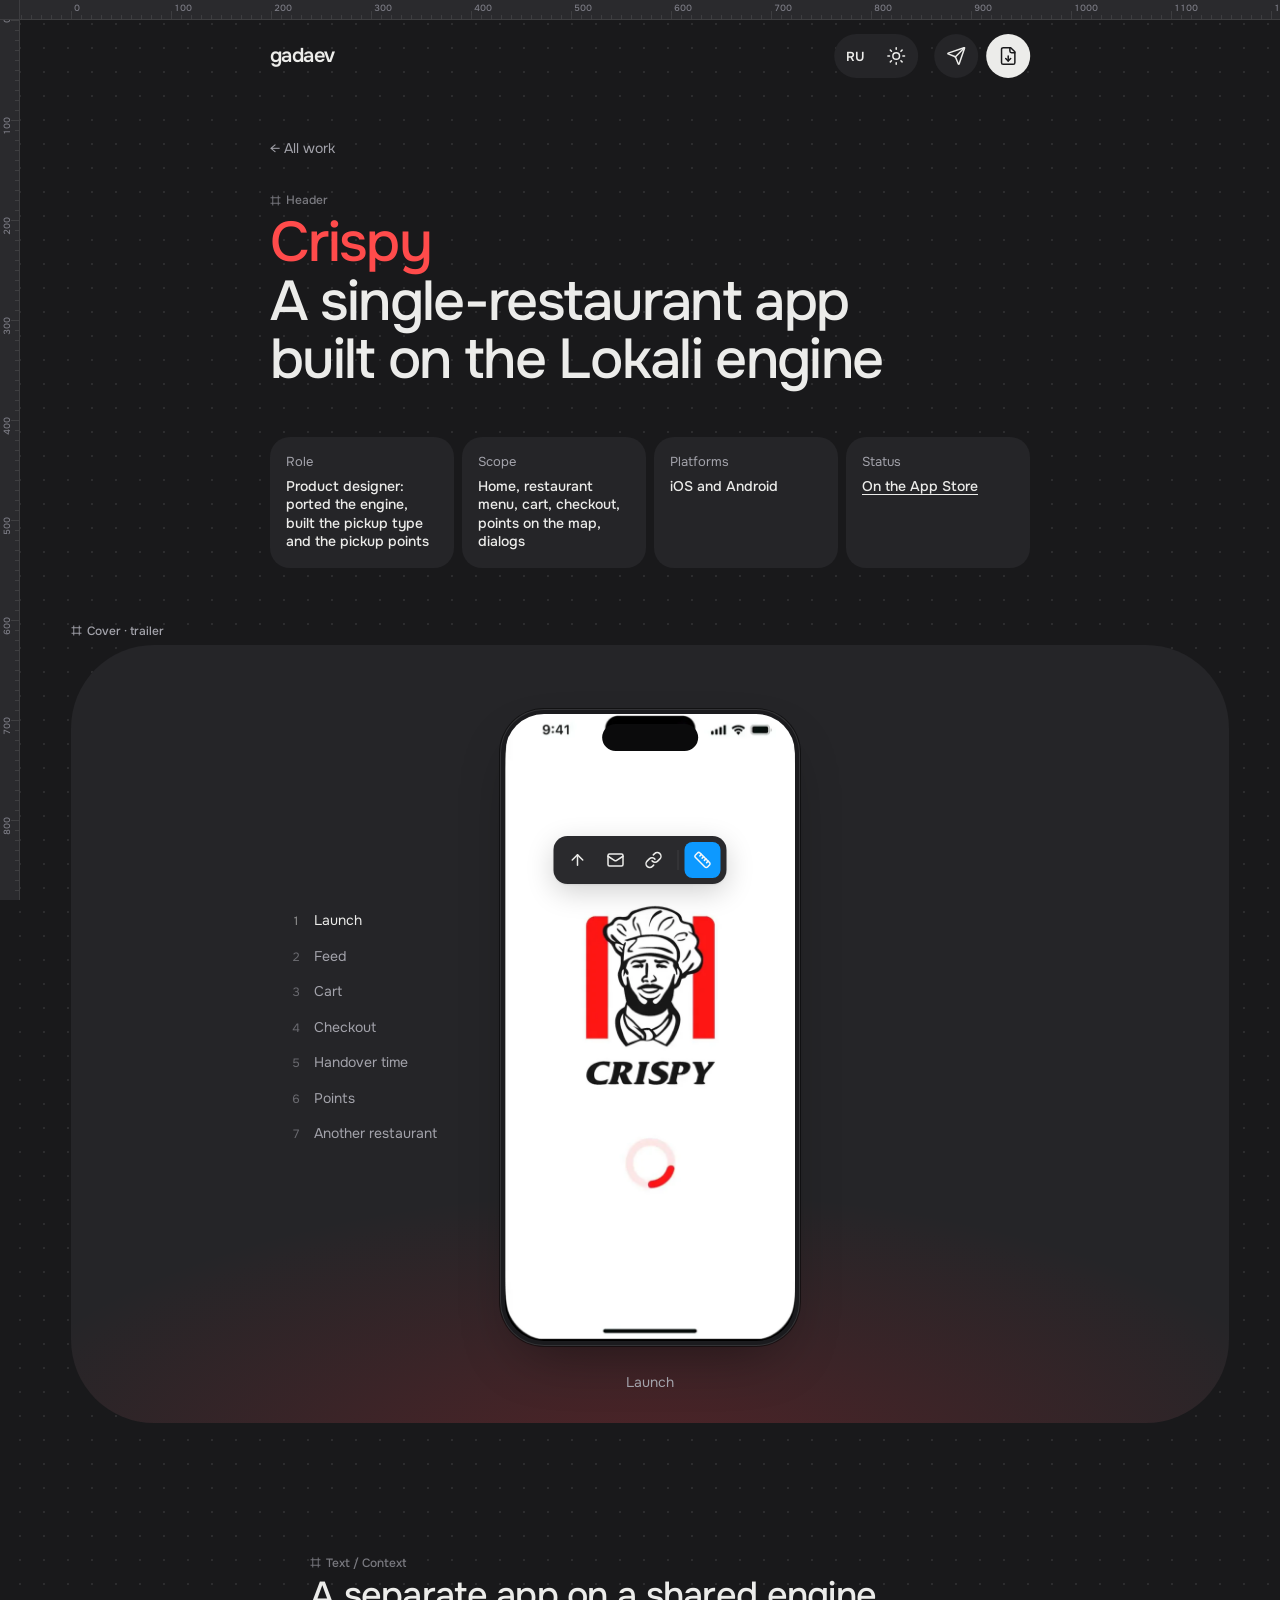
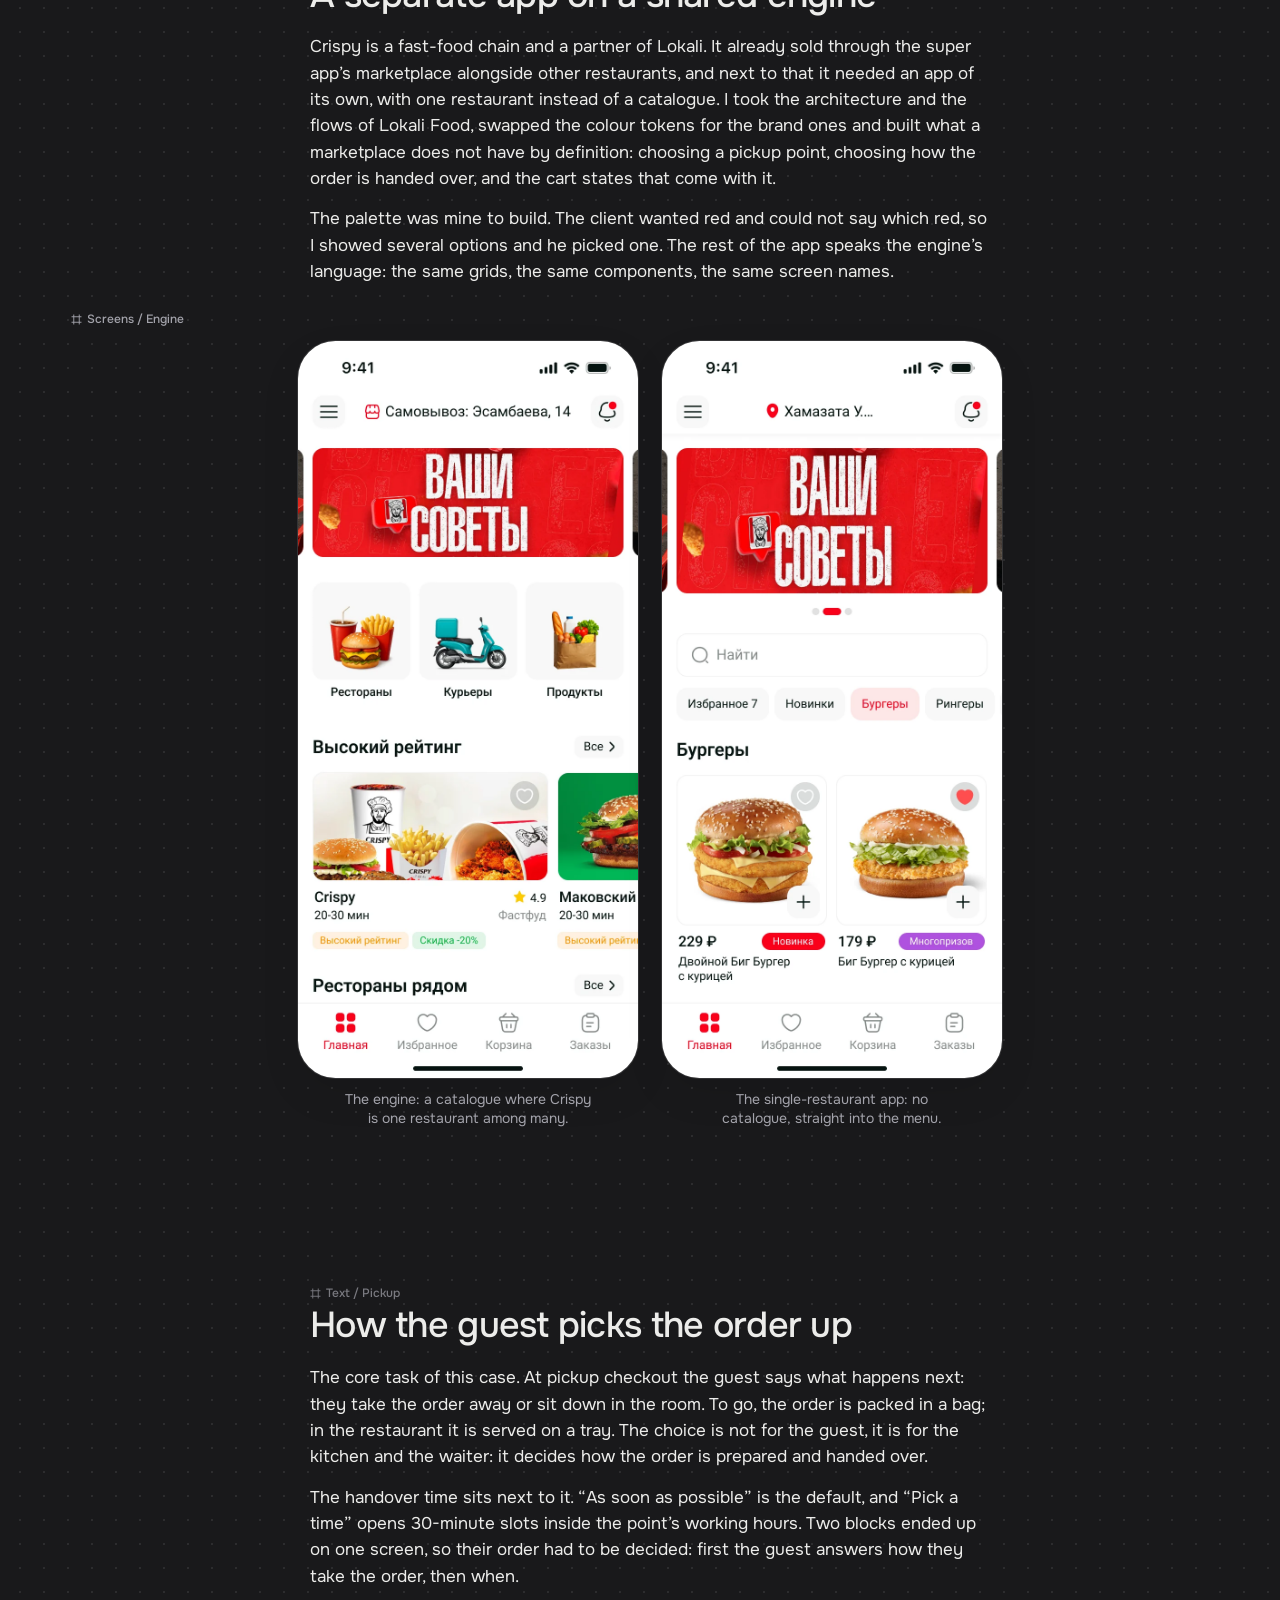
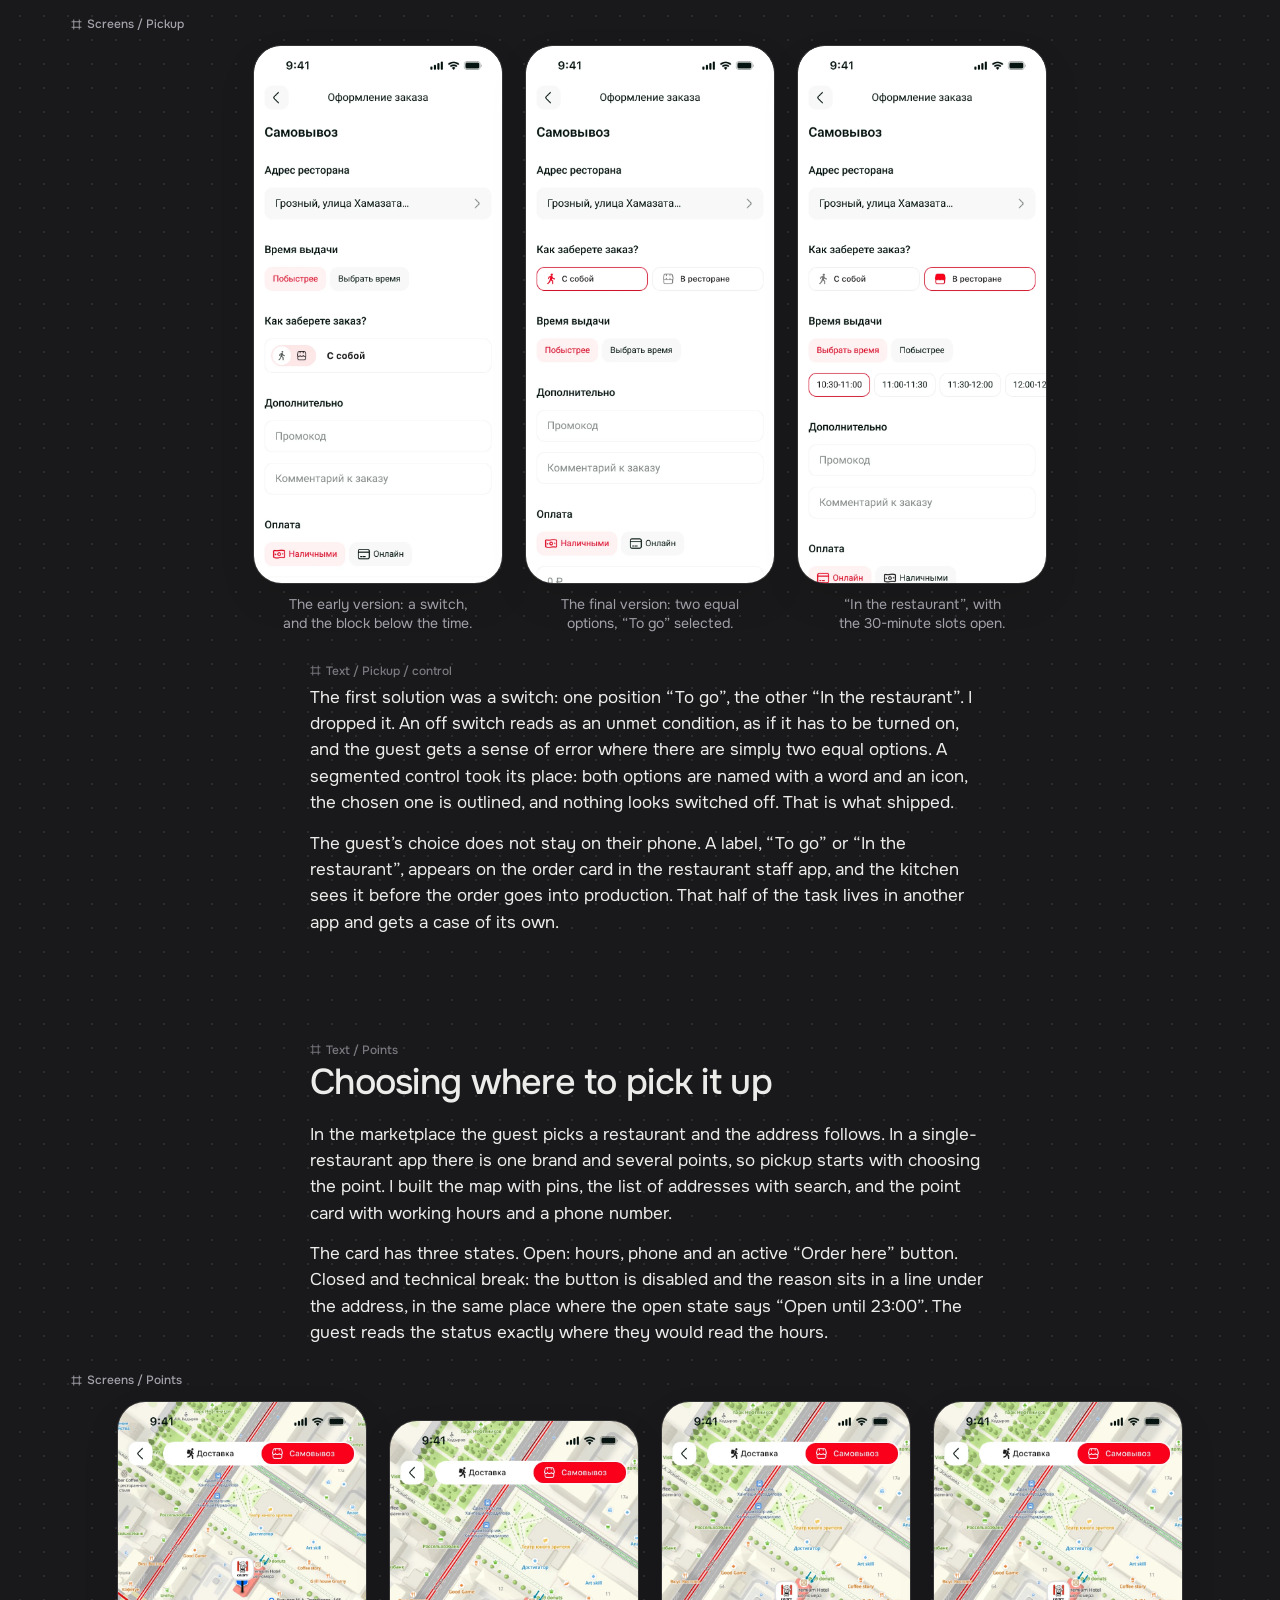
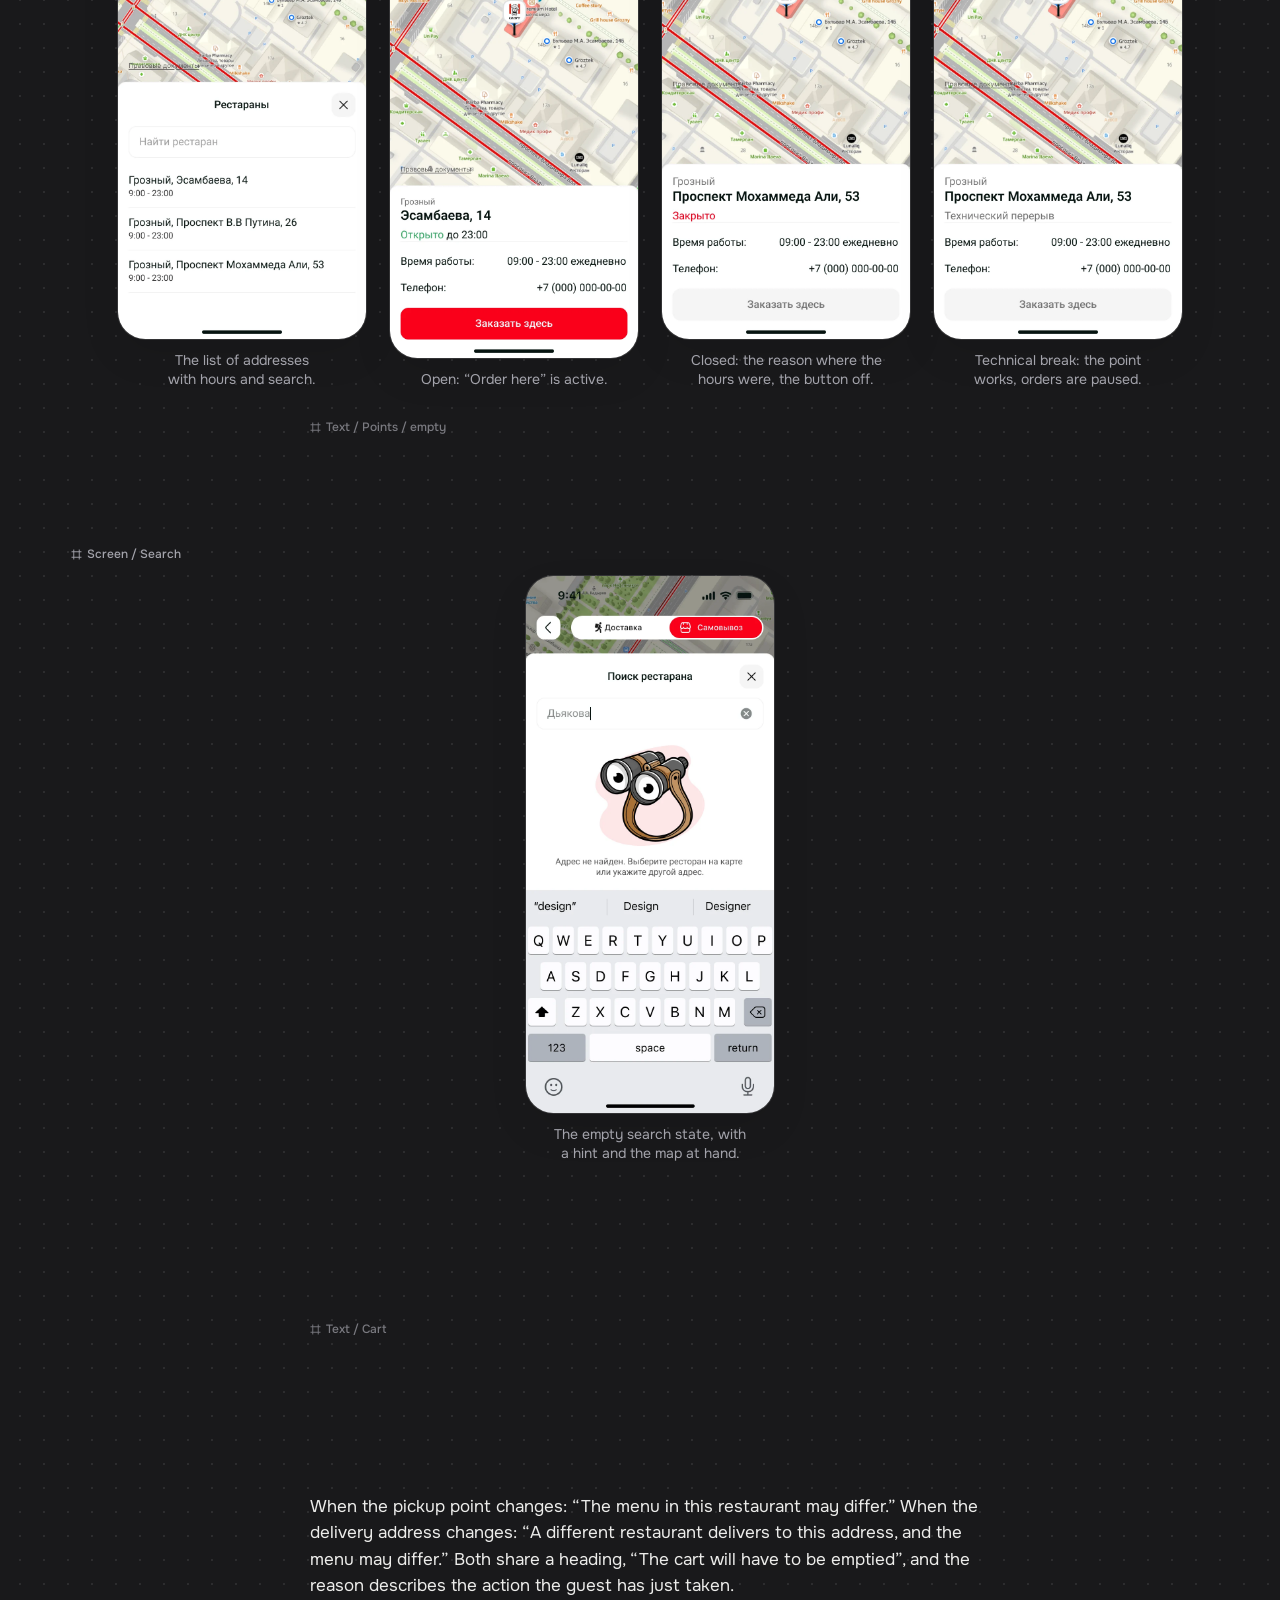
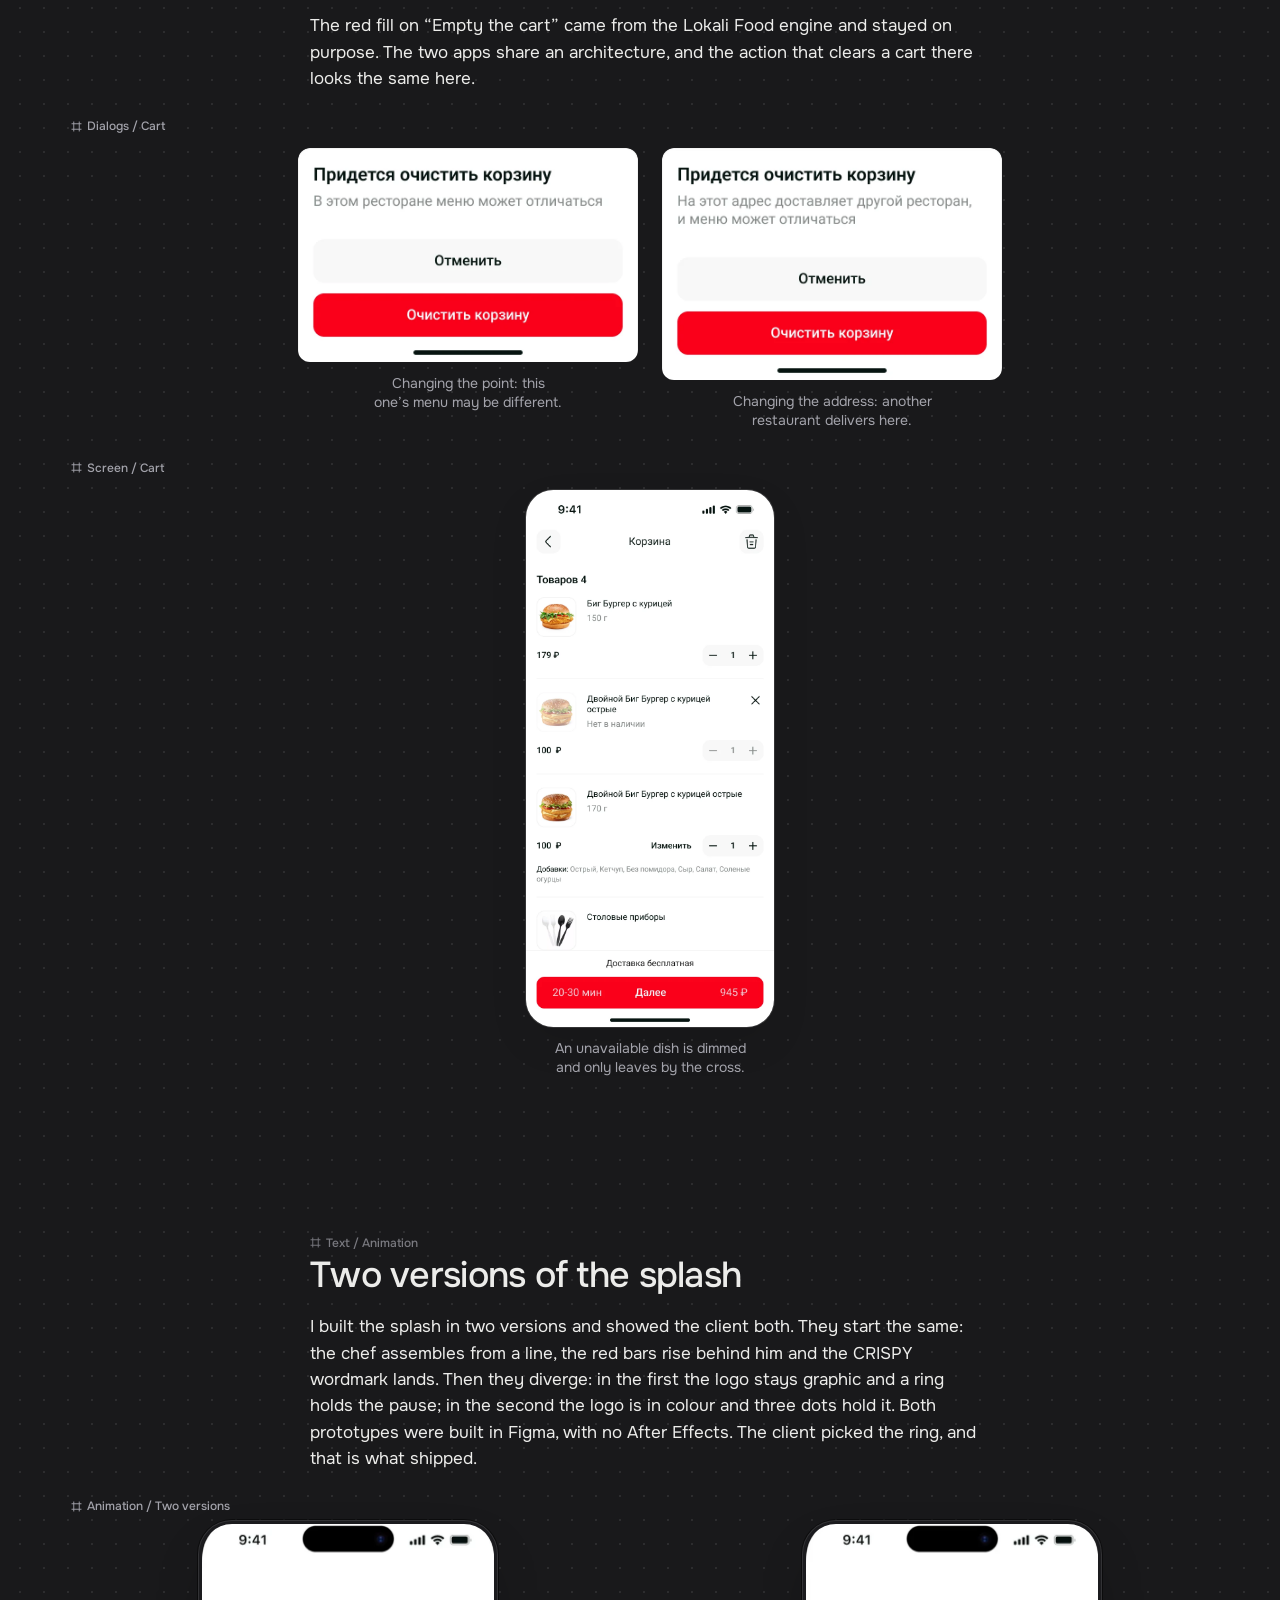
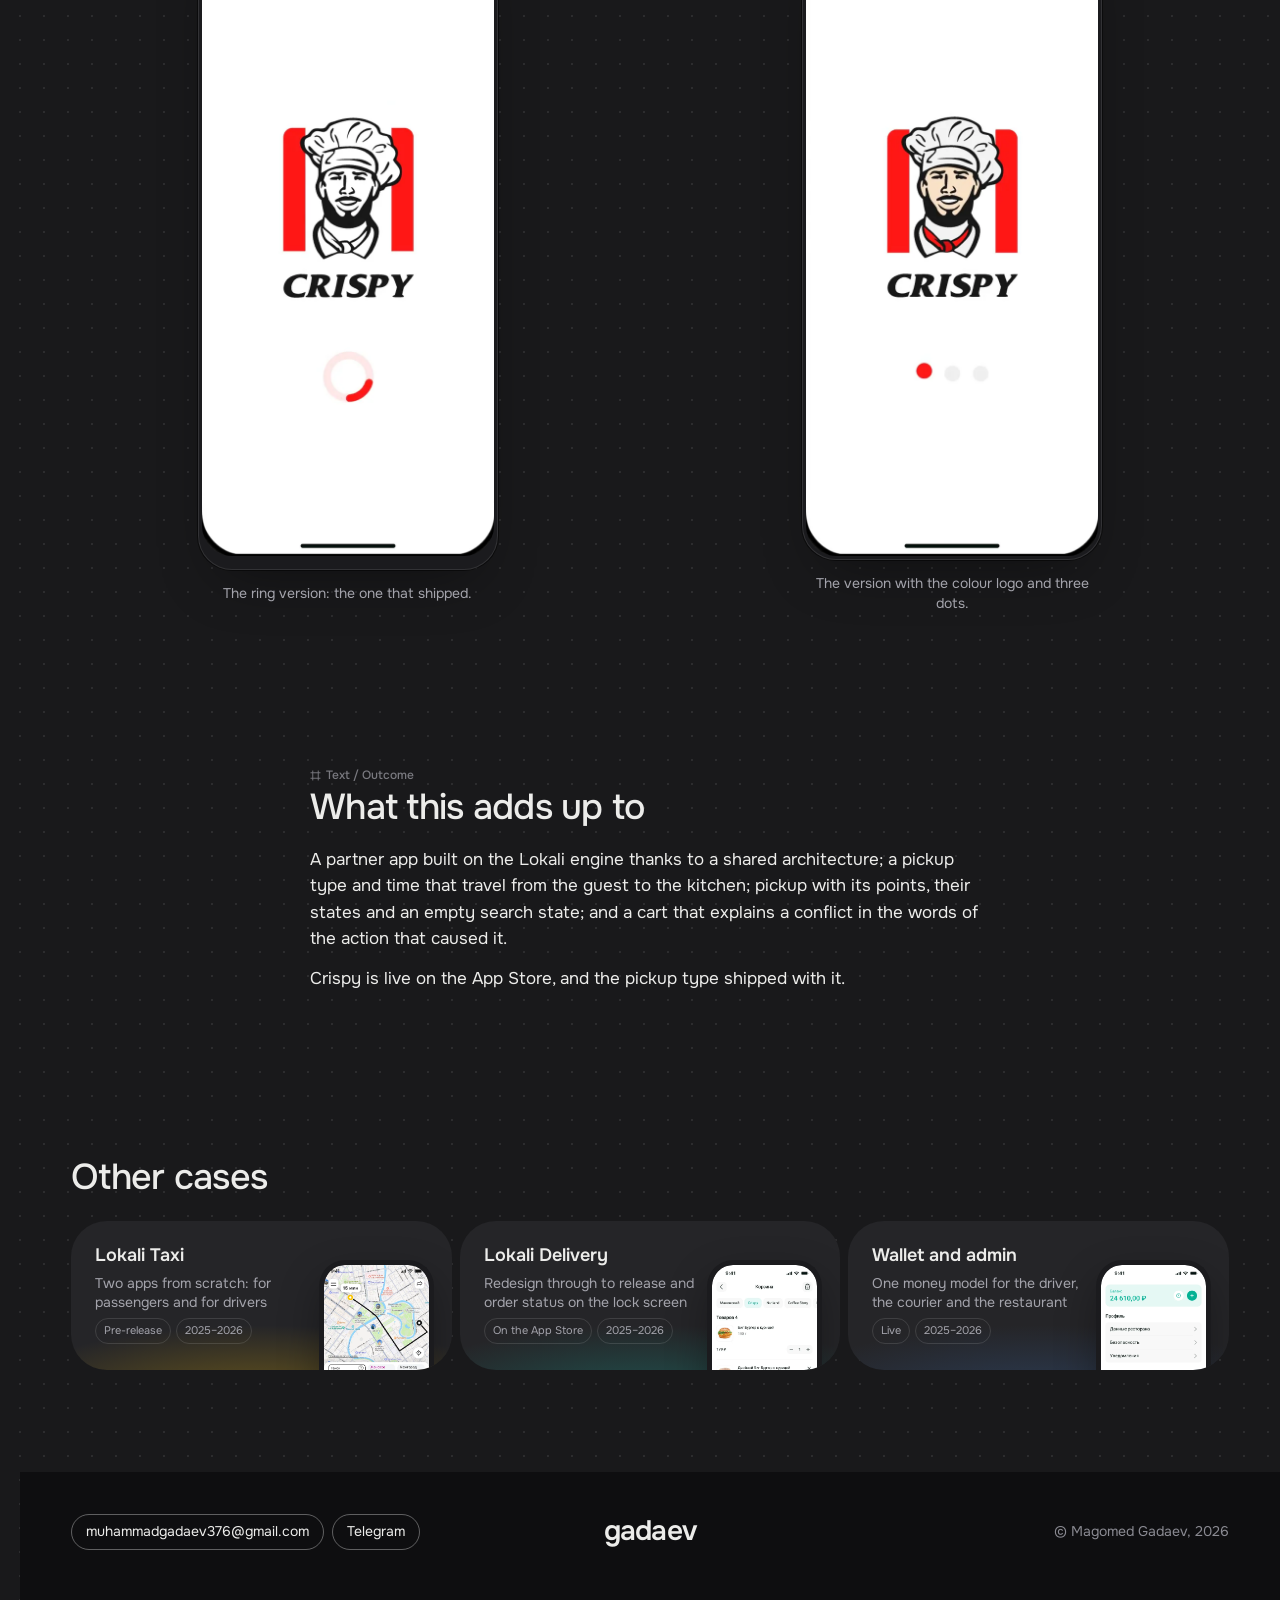
==== commit c55d3b56: "Починены правила, срезанные при чистке стилей Регулярка, убиравшая мёртвые .case__demo--peek, удалил" ====
--- a/crispy/index.html
+++ b/crispy/index.html
@@ -12,7 +12,7 @@
 <link rel="icon" type="image/svg+xml" href="../favicon.svg">
 <link rel="alternate icon" type="image/webp" href="../assets/img/portrait-studio.webp?v=57e02b39">
 <link rel="preload" href="../assets/fonts/onest.woff" as="font" type="font/woff" crossorigin>
-<link rel="stylesheet" href="../assets/site.css?v=152341fc">
+<link rel="stylesheet" href="../assets/site.css?v=c8f5f7e0">
 <link rel="stylesheet" href="../assets/figma.css?v=4b697b03">
 <script>
 // Тема и язык до первой отрисовки, чтобы не мигало. Выбор помним в браузере. Тема по умолчанию тёмная, язык — по системе.
--- a/assets/site.css
+++ b/assets/site.css
@@ -924,8 +924,11 @@
 @media (max-width: 860px) {
   .case__demo--duo .case__duo-demo { display: none; }
   .case__duo { gap: 0; }
+  .case__demo--duo { position: relative; height: 290px; overflow: hidden; padding: 0; margin-bottom: 64px; align-items: start; place-items: start center;
     -webkit-mask-image: linear-gradient(to bottom, #000 62%, transparent); mask-image: linear-gradient(to bottom, #000 62%, transparent); } /* taste-skill-ignore: растворение низа мокапа */
+  .case__demo--duo::after { content: ""; position: absolute; z-index: 2; inset: auto 0 0; height: 110px; pointer-events: none;
     -webkit-backdrop-filter: blur(8px); backdrop-filter: blur(8px); -webkit-mask-image: linear-gradient(transparent, #000); mask-image: linear-gradient(transparent, #000); }
+  .case__demo--duo .phone.phone--video { width: min(220px, 62vw); }
 }
 .cs-duo { display: grid; grid-template-columns: repeat(2, minmax(0, 1fr)); gap: clamp(16px, 4vw, 56px); justify-items: center; }
 .cs-duo__item { margin: 0; width: 100%; display: grid; justify-items: center; gap: 14px; max-width: 300px; }
